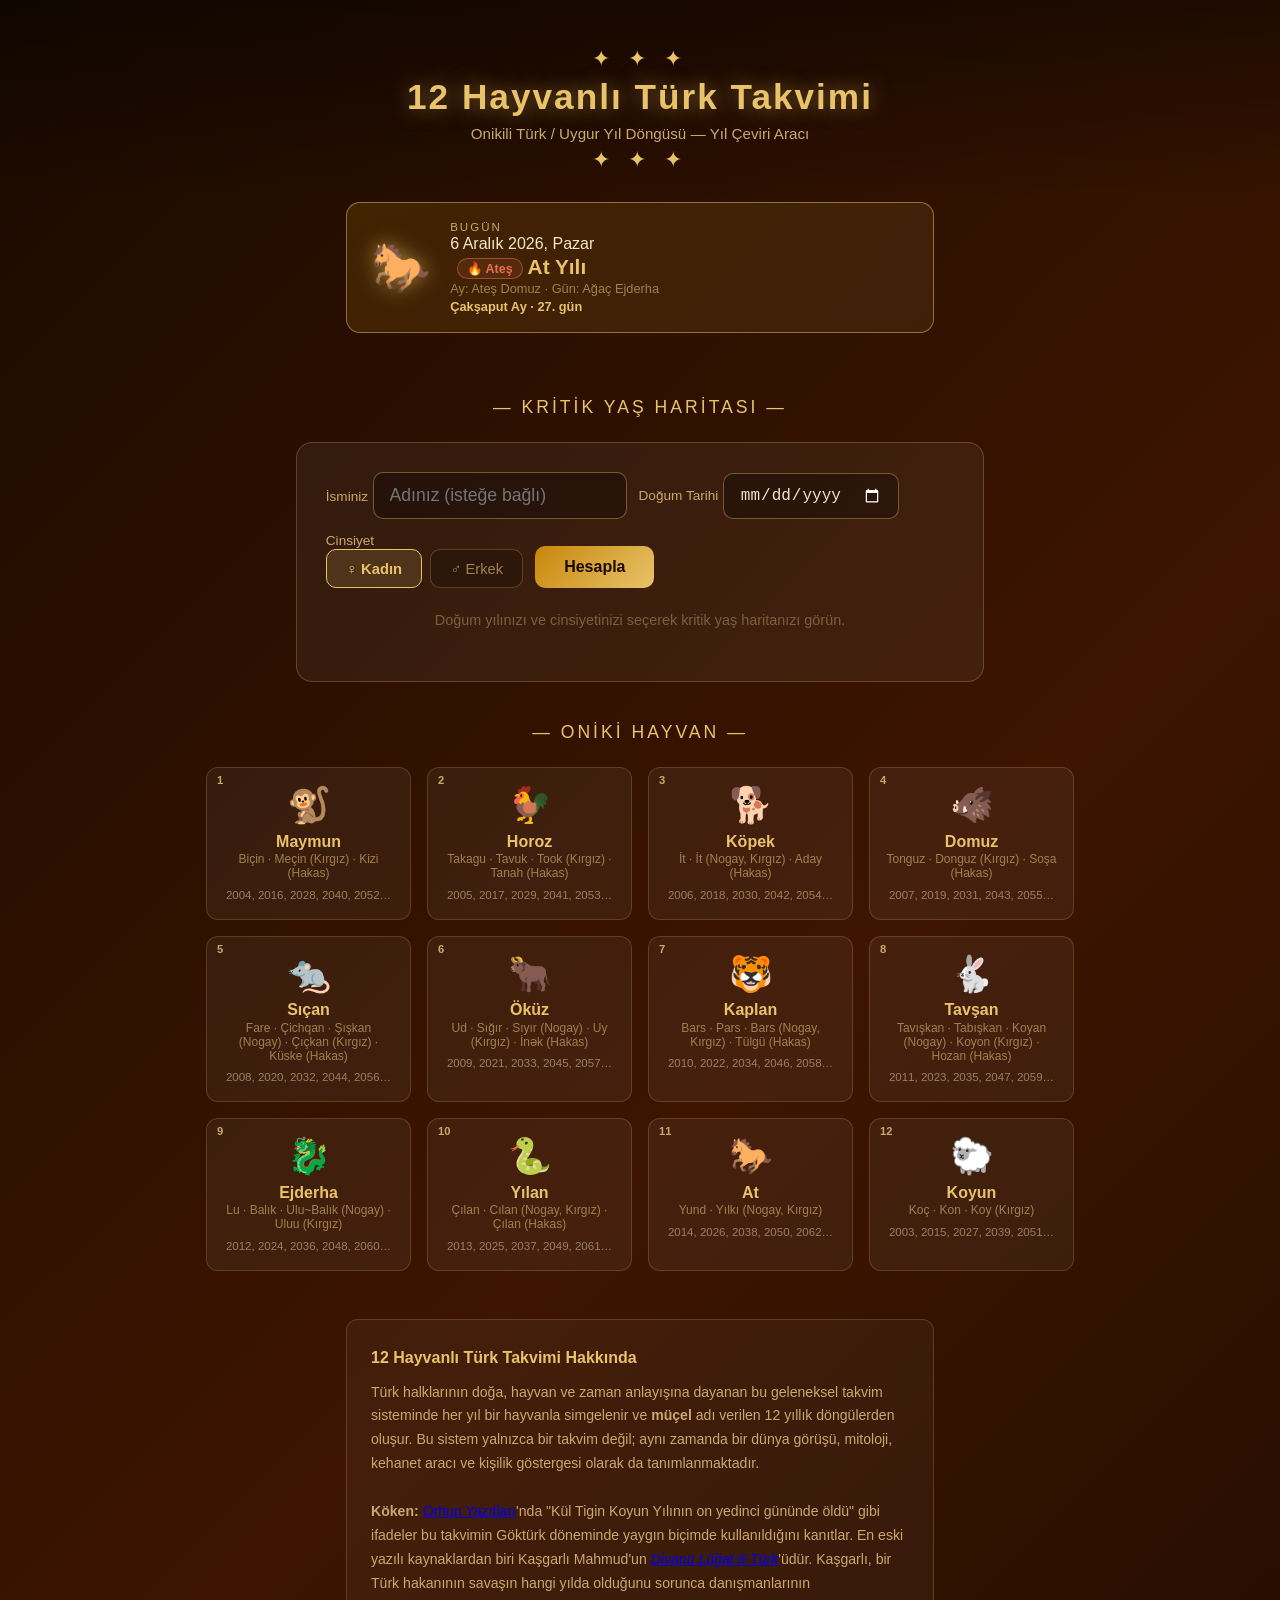
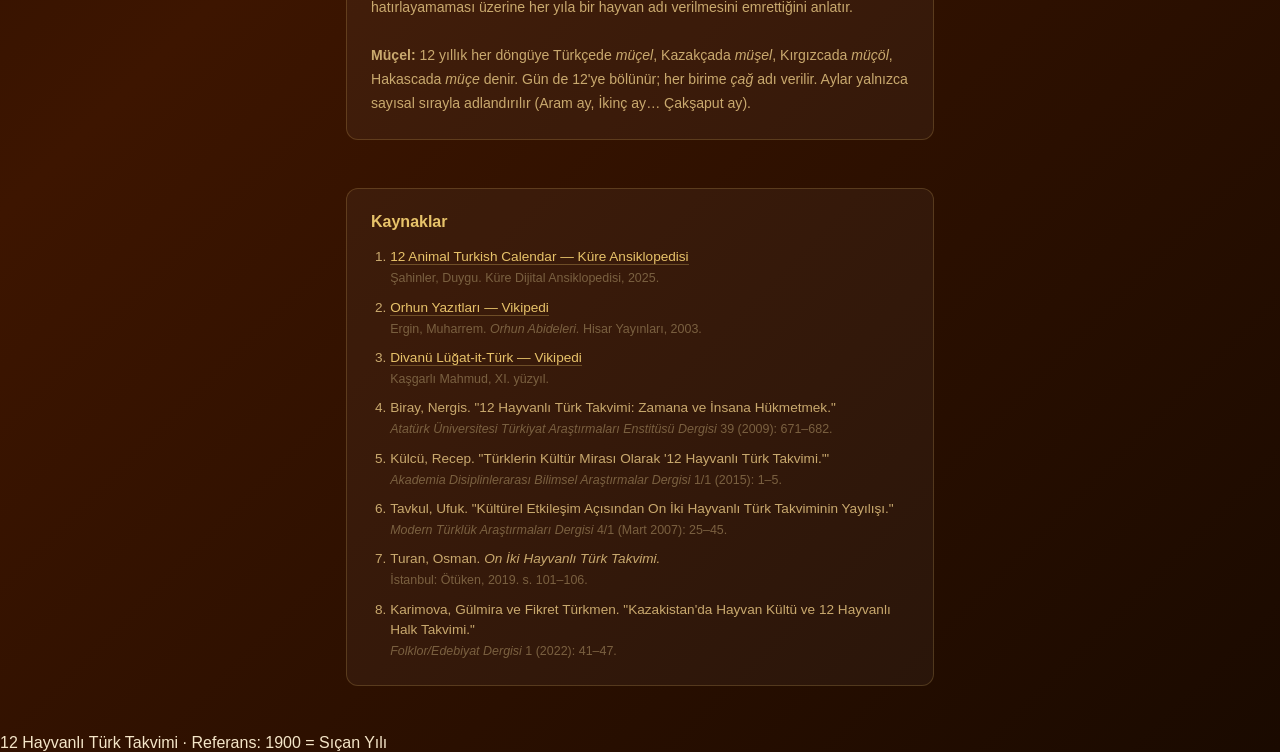
==== index.html @ 939b3d26 "Add Önemli Anlar section to AI commentary Edge function: - Add onemliAnlar to responseSchema: array " ====
<!DOCTYPE html>
<html lang="tr">
<head>
  <meta charset="UTF-8">
  <meta name="viewport" content="width=device-width, initial-scale=1.0">
  <title>12 Hayvanlı Türk Takvimi</title>
  <style>
    * { margin: 0; padding: 0; box-sizing: border-box; }

    body {
      font-family: 'Segoe UI', Tahoma, Geneva, Verdana, sans-serif;
      background: linear-gradient(135deg, #1a0a00 0%, #3d1500 50%, #1a0a00 100%);
      min-height: 100vh;
      color: #f5e6c8;
    }

    header {
      text-align: center;
      padding: 2.5rem 1rem 1.5rem;
      background: linear-gradient(to bottom, rgba(0,0,0,0.4), transparent);
    }

    header h1 {
      font-size: 2.2rem;
      color: #e8c36a;
      text-shadow: 0 0 20px rgba(232,195,106,0.5);
      letter-spacing: 2px;
    }

    header p {
      margin-top: 0.5rem;
      color: #c9a96e;
      font-size: 0.95rem;
    }

    .ornament {
      font-size: 1.4rem;
      color: #e8c36a;
      margin: 0.3rem 0;
      letter-spacing: 6px;
    }

    /* ── Converter Section ── */
      display: flex;
      gap: 0.75rem;
      flex-wrap: wrap;
    }

    .input-group label {
      display: block;
      width: 100%;
      font-size: 0.9rem;
      color: #c9a96e;
      margin-bottom: 0.4rem;
    }

    .input-group input {
      flex: 1;
      padding: 0.75rem 1rem;
      font-size: 1.1rem;
      border-radius: 10px;
      border: 1px solid rgba(232,195,106,0.4);
      background: rgba(0,0,0,0.3);
      color: #f5e6c8;
      outline: none;
      min-width: 140px;
    }

    .input-group input:focus {
      border-color: #e8c36a;
      box-shadow: 0 0 0 3px rgba(232,195,106,0.15);
    }

    .btn-convert {
      padding: 0.75rem 1.8rem;
      background: linear-gradient(135deg, #c8860a, #e8c36a);
      color: #1a0a00;
      font-weight: 700;
      font-size: 1rem;
      border: none;
      border-radius: 10px;
      cursor: pointer;
      transition: transform 0.15s, box-shadow 0.15s;
    }

    .btn-convert:hover {
      transform: translateY(-2px);
      box-shadow: 0 6px 20px rgba(232,195,106,0.4);
    }

    .result-box {
      margin-top: 1.5rem;
      display: none;
    }

    .result-box.visible { display: block; }

    .result-animal {
      display: flex;
      align-items: center;
      gap: 1.2rem;
      background: rgba(0,0,0,0.3);
      border: 1px solid rgba(232,195,106,0.4);
      border-radius: 12px;
      padding: 1.2rem 1.5rem;
    }

    .result-animal .animal-icon {
      font-size: 3.5rem;
      line-height: 1;
      filter: drop-shadow(0 0 8px rgba(232,195,106,0.5));
    }

    .result-animal .animal-info h2 {
      font-size: 1.5rem;
      color: #e8c36a;
    }

    .result-animal .animal-info .animal-alt {
      font-size: 0.85rem;
      color: #c9a96e;
      margin-top: 0.1rem;
    }

    .result-animal .animal-info .animal-cycle {
      margin-top: 0.5rem;
      font-size: 0.9rem;
      color: #f5e6c8;
    }

    .result-desc {
      margin-top: 1rem;
      padding: 1rem 1.2rem;
      background: rgba(0,0,0,0.2);
      border-left: 3px solid #e8c36a;
      border-radius: 0 8px 8px 0;
      font-size: 0.92rem;
      line-height: 1.6;
      color: #ddd0b3;
    }

    .result-years {
      margin-top: 0.8rem;
      font-size: 0.82rem;
      color: #c9a96e;
    }

    .result-years span {
      display: inline-block;
      background: rgba(232,195,106,0.12);
      border: 1px solid rgba(232,195,106,0.25);
      border-radius: 4px;
      padding: 2px 7px;
      margin: 2px 3px;
      cursor: pointer;
      transition: background 0.15s;
    }

    .result-years span:hover { background: rgba(232,195,106,0.25); }

    .result-years .future-year {
      background: rgba(232,195,106,0.22);
      border-color: rgba(232,195,106,0.55);
      color: #e8c36a;
      font-weight: 600;
    }

    .result-years .future-year:hover { background: rgba(232,195,106,0.38); }

    .result-years .years-label {
      background: none;
      border: none;
      cursor: default;
      color: #a08050;
      font-size: 0.78rem;
      padding: 0;
      margin: 0 2px 0 6px;
    }

    /* ── All Animals Grid ── */
    .all-animals-section {
      max-width: 900px;
      margin: 2.5rem auto 3rem;
      padding: 0 1rem;
    }

    .section-title {
      text-align: center;
      font-size: 1.1rem;
      color: #e8c36a;
      letter-spacing: 3px;
      text-transform: uppercase;
      margin-bottom: 1.5rem;
    }

    .animals-grid {
      display: grid;
      grid-template-columns: repeat(auto-fill, minmax(190px, 1fr));
      gap: 1rem;
    }

    .animal-card {
      background: rgba(255,255,255,0.05);
      border: 1px solid rgba(232,195,106,0.2);
      border-radius: 12px;
      padding: 1rem;
      text-align: center;
      cursor: pointer;
      transition: transform 0.2s, border-color 0.2s, background 0.2s;
      position: relative;
    }

    .animal-card:hover, .animal-card.active {
      transform: translateY(-4px);
      border-color: #e8c36a;
      background: rgba(232,195,106,0.1);
    }

    .animal-card .card-icon { font-size: 2.2rem; }

    .animal-card .card-order {
      position: absolute;
      top: 6px;
      left: 10px;
      font-size: 0.7rem;
      color: #c9a96e;
      font-weight: 700;
    }

    .animal-card .card-name {
      font-size: 1rem;
      font-weight: 700;
      color: #e8c36a;
      margin-top: 0.4rem;
    }

    .animal-card .card-altname {
      font-size: 0.75rem;
      color: #a08050;
      margin-top: 0.1rem;
    }

    .animal-card .card-years {
      font-size: 0.72rem;
      color: #9a8060;
      margin-top: 0.4rem;
      line-height: 1.4;
    }

    /* ── Info Section ── */
    .info-section {
      max-width: 620px;
      margin: 0 auto 3rem;
      padding: 0 1rem;
    }

    .info-card {
      background: rgba(255,255,255,0.04);
      border: 1px solid rgba(232,195,106,0.2);
      border-radius: 12px;
      padding: 1.5rem;
      font-size: 0.88rem;
      line-height: 1.7;
      color: #c9a96e;
    }

    .info-card h3 {
      color: #e8c36a;
      margin-bottom: 0.6rem;
      font-size: 1rem;
    }

    /* ── Today Banner ── */
    .today-banner {
      max-width: 620px;
      margin: 0 auto 0;
      padding: 0 1rem 1.5rem;
    }

    .today-card {
      display: flex;
      align-items: center;
      gap: 1.2rem;
      background: linear-gradient(135deg, rgba(200,134,10,0.18), rgba(232,195,106,0.08));
      border: 1px solid rgba(232,195,106,0.5);
      border-radius: 14px;
      padding: 1.1rem 1.5rem;
    }

    .today-card .today-icon {
      font-size: 3rem;
      line-height: 1;
      filter: drop-shadow(0 0 10px rgba(232,195,106,0.6));
    }

    .today-card .today-info { flex: 1; }

    .today-card .today-label {
      font-size: 0.72rem;
      text-transform: uppercase;
      letter-spacing: 2px;
      color: #c9a96e;
    }

    .today-card .today-date {
      font-size: 1rem;
      color: #f5e6c8;
      margin-top: 0.15rem;
    }

    .today-card .today-animal {
      font-size: 1.3rem;
      font-weight: 700;
      color: #e8c36a;
      margin-top: 0.1rem;
    }

    .today-card .today-detail {
      font-size: 0.8rem;
      color: #a08050;
      margin-top: 0.15rem;
    }

    /* ── Date input styling ── */
    .input-group input[type="date"] {
      flex: 1;
      padding: 0.75rem 1rem;
      font-size: 1rem;
      border-radius: 10px;
      border: 1px solid rgba(232,195,106,0.4);
      background: rgba(0,0,0,0.3);
      color: #f5e6c8;
      outline: none;
      min-width: 160px;
      color-scheme: dark;
    }

    .input-group input[type="date"]:focus {
      border-color: #e8c36a;
      box-shadow: 0 0 0 3px rgba(232,195,106,0.15);
    }

    .result-date-line {
      font-size: 0.88rem;
      color: #c9a96e;
      margin-bottom: 0.15rem;
    }

    .result-turkic-date {
      font-size: 0.95rem;
      color: #e8c36a;
      font-weight: 600;
      margin-bottom: 0.6rem;
      letter-spacing: 0.3px;
    }

    /* ── Element Badge ── */
    .elem-badge {
      display: inline-flex;
      align-items: center;
      gap: 4px;
      padding: 2px 9px;
      border-radius: 20px;
      font-size: 0.78rem;
      font-weight: 700;
      border: 1px solid;
      vertical-align: middle;
      margin-left: 0.4rem;
    }

    /* ── Critical Years Section ── */
    .critical-section {
      max-width: 720px;
      margin: 2.5rem auto;
      padding: 0 1rem;
    }

    .critical-card {
      background: rgba(255,255,255,0.05);
      border: 1px solid rgba(232,195,106,0.25);
      border-radius: 16px;
      padding: 1.8rem;
    }

    .birth-form {
      display: flex;
      gap: 0.75rem;
      flex-wrap: wrap;
      align-items: flex-end;
    }

    .birth-form .form-group { display: flex; flex-direction: column; gap: 0.35rem; }

    .birth-form label { font-size: 0.85rem; color: #c9a96e; }

    .birth-form input[type="number"] {
      padding: 0.7rem 1rem;
      font-size: 1rem;
      border-radius: 10px;
      border: 1px solid rgba(232,195,106,0.4);
      background: rgba(0,0,0,0.3);
      color: #f5e6c8;
      outline: none;
      width: 140px;
    }

    .birth-form input[type="number"]:focus {
      border-color: #e8c36a;
      box-shadow: 0 0 0 3px rgba(232,195,106,0.15);
    }

    .gender-buttons { display: flex; gap: 0.5rem; }

    .gender-btn {
      padding: 0.68rem 1.2rem;
      border-radius: 10px;
      border: 1px solid rgba(232,195,106,0.25);
      background: rgba(0,0,0,0.2);
      color: #a08050;
      cursor: pointer;
      font-size: 0.92rem;
      transition: all 0.15s;
    }

    .gender-btn.active {
      background: rgba(232,195,106,0.14);
      border-color: #e8c36a;
      color: #e8c36a;
      font-weight: 600;
    }

    /* Timeline */
    .timeline {
      margin-top: 1.5rem;
      display: flex;
      flex-direction: column;
      gap: 0.65rem;
    }

    .cy-card {
      border-radius: 10px;
      padding: 0.9rem 1.1rem;
      border: 1px solid rgba(232,195,106,0.12);
      background: rgba(0,0,0,0.18);
      border-left: 3px solid rgba(232,195,106,0.15);
      transition: transform 0.15s;
    }

    .cy-card:hover { transform: translateX(3px); }
    .cy-card.past  { opacity: 0.5; }

    .cy-card.present {
      border-color: rgba(232,195,106,0.5);
      border-left-color: #e8c36a;
      background: rgba(232,195,106,0.07);
      box-shadow: 0 0 14px rgba(232,195,106,0.12);
    }

    .cy-card.norolojik  { border-left-color: #5bb8e8; }
    .cy-card.kozmolojik { border-left-color: #e87050; }
    .cy-card.kesisim    { border-left-color: #e8c36a; }
    .cy-card.present.norolojik  { border-color: rgba(91,184,232,0.5); }
    .cy-card.present.kozmolojik { border-color: rgba(232,112,80,0.5); }

    .cy-header {
      display: flex;
      align-items: center;
      gap: 0.6rem;
      flex-wrap: wrap;
    }

    .cy-age { font-size: 1rem; font-weight: 700; color: #e8c36a; min-width: 56px; }
    .cy-year-badge {
      font-size: 0.82rem;
      background: rgba(232,195,106,0.1);
      border: 1px solid rgba(232,195,106,0.25);
      border-radius: 5px;
      padding: 1px 7px;
      color: #f5e6c8;
    }

    .cy-animal-elem { font-size: 0.88rem; color: #ddd0b3; }

    .cy-type-badge {
      font-size: 0.68rem;
      padding: 2px 7px;
      border-radius: 10px;
      font-weight: 700;
      letter-spacing: 0.4px;
      margin-left: auto;
    }

    .cy-title {
      font-size: 0.88rem;
      color: #f5e6c8;
      margin-top: 0.35rem;
      font-weight: 600;
    }

    .cy-reading {
      margin-top: 0.3rem;
      font-size: 0.83rem;
      color: #c0a878;
      line-height: 1.6;
    }

    .critical-empty {
      text-align: center;
      color: #7a6040;
      padding: 1.5rem;
      font-size: 0.9rem;
    }

    /* Birth year summary card */
    .cy-birth-card {
      display: flex;
      flex-direction: column;
      gap: 0.8rem;
      background: linear-gradient(135deg, rgba(232,195,106,0.1), rgba(0,0,0,0.2));
      border: 1px solid rgba(232,195,106,0.4);
      border-radius: 12px;
      padding: 1rem 1.3rem;
      margin-bottom: 1rem;
    }

    .cy-birth-icon { font-size: 2.6rem; line-height: 1; }

    .cy-birth-label {
      font-size: 0.7rem;
      text-transform: uppercase;
      letter-spacing: 2px;
      color: #a08050;
    }

    .cy-birth-year {
      font-size: 1.4rem;
      font-weight: 700;
      color: #e8c36a;
      line-height: 1.1;
    }

    .cy-birth-combo {
      font-size: 0.95rem;
      color: #f5e6c8;
      margin-top: 0.2rem;
    }

    .cy-birth-desc {
      font-size: 0.78rem;
      color: #9a7850;
      margin-top: 0.2rem;
    }
    /* ── Three Pillars ── */
    .pillars-grid {
      display: grid;
      grid-template-columns: repeat(3, 1fr);
      gap: 0.6rem;
      margin: 0.7rem 0;
    }

    .pillar-card {
      background: rgba(0,0,0,0.28);
      border: 1px solid rgba(232,195,106,0.18);
      border-radius: 10px;
      padding: 0.7rem 0.5rem;
      text-align: center;
    }

    .pillar-label {
      font-size: 0.6rem;
      text-transform: uppercase;
      letter-spacing: 1.5px;
      color: #7a6040;
      margin-bottom: 0.1rem;
    }

    .pillar-subtitle {
      font-size: 0.6rem;
      color: #5a4020;
      margin-bottom: 0.3rem;
      font-style: italic;
    }

    .pillar-icon { font-size: 1.7rem; line-height: 1.2; }

    .pillar-elem {
      font-size: 0.75rem;
      font-weight: 700;
      margin-top: 0.2rem;
    }

    .pillar-animal {
      font-size: 0.82rem;
      font-weight: 700;
      color: #f5e6c8;
      margin-top: 0.05rem;
    }

    .pillar-desc {
      font-size: 0.57rem;
      color: #5a4020;
      margin-top: 0.25rem;
      line-height: 1.4;
      font-style: italic;
    }

    .cy-pillar-note {
      margin-top: 0.45rem;
      font-size: 0.75rem;
      border-top: 1px solid rgba(232,195,106,0.08);
      padding-top: 0.35rem;
    }

    .cy-birth-header {
      display: flex;
      align-items: center;
      gap: 1.1rem;
    }

    /* ── Interaction Matrix ── */
    .interactions-row {
      display: flex;
      flex-wrap: wrap;
      gap: 0.35rem;
      margin-top: 0.55rem;
      padding-top: 0.45rem;
      border-top: 1px solid rgba(232,195,106,0.1);
    }

    .int-item {
      display: flex;
      align-items: center;
      gap: 0.3rem;
    }

    .int-pair {
      font-size: 0.65rem;
      color: #6a5030;
    }

    .int-badge {
      font-size: 0.68rem;
      font-weight: 700;
      padding: 2px 7px;
      border-radius: 10px;
    }

    .int-badge.trine   { background: rgba(109,191,109,0.18); color: #6dbf6d; border: 1px solid rgba(109,191,109,0.4); }
    .int-badge.secret  { background: rgba(91,184,232,0.15);  color: #5bb8e8; border: 1px solid rgba(91,184,232,0.3); }
    .int-badge.clash   { background: rgba(232,112,80,0.18);  color: #e87050; border: 1px solid rgba(232,112,80,0.4); }
    .int-badge.neutral { background: rgba(122,96,64,0.12);   color: #7a6040; border: 1px solid rgba(122,96,64,0.2); }
    .int-badge.same    { background: rgba(232,195,106,0.12); color: #e8c36a; border: 1px solid rgba(232,195,106,0.3); }

    .cy-interactions {
      margin-top: 0.45rem;
      display: flex;
      flex-wrap: wrap;
      gap: 0.3rem;
      align-items: center;
    }

    .cy-int-label {
      font-size: 0.67rem;
      color: #6a5030;
      font-style: italic;
    }

    .sources-section {
      max-width: 620px;
      margin: 0 auto 3rem;
      padding: 0 1rem;
    }

    .sources-card {
      background: rgba(255,255,255,0.04);
      border: 1px solid rgba(232,195,106,0.2);
      border-radius: 12px;
      padding: 1.5rem;
    }

    .sources-card h3 {
      color: #e8c36a;
      margin-bottom: 1rem;
      font-size: 1rem;
    }

    .sources-card ol {
      padding-left: 1.2rem;
      display: flex;
      flex-direction: column;
      gap: 0.6rem;
    }

    .sources-card li {
      font-size: 0.85rem;
      color: #c9a96e;
      line-height: 1.5;
    }

    .sources-card a {
      color: #e8c36a;
      text-decoration: none;
      border-bottom: 1px solid rgba(232,195,106,0.3);
      transition: border-color 0.15s, color 0.15s;
    }

    .sources-card a:hover {
      color: #fff3c4;
      border-bottom-color: #e8c36a;
    }

    .sources-card .cite-detail {
      display: block;
      font-size: 0.78rem;
      color: #7a6040;
      margin-top: 0.1rem;
    }

    /* ── Visual Life Timeline ── */
    .life-timeline {
      position: relative;
      padding: 0.5rem 0 0.5rem 2.8rem;
      display: flex;
      flex-direction: column;
      gap: 0;
    }

    .lt-line {
      position: absolute;
      left: 1.1rem;
      top: 0;
      bottom: 0;
      width: 4px;
      background: linear-gradient(to bottom, #6dbf6d 0%, #5bb8e8 40%, #e87050 75%, #e8c36a 100%);
      border-radius: 2px;
    }

    .lt-node {
      position: relative;
      display: flex;
      align-items: flex-start;
      gap: 0.7rem;
      padding: 0.6rem 0.5rem 0.6rem 0;
    }

    .lt-node.major { padding: 0.9rem 0.5rem 0.9rem 0; }

    .lt-left {
      display: flex;
      flex-direction: column;
      align-items: center;
      gap: 0.15rem;
      flex-shrink: 0;
      width: 2.1rem;
    }

    .lt-deco { font-size: 0.7rem; min-height: 0.9rem; }

    .lt-circle {
      width: 32px; height: 32px;
      border-radius: 50%;
      display: flex; align-items: center; justify-content: center;
      font-size: 1.1rem;
      background: rgba(0,0,0,0.35);
      border: 2px solid rgba(232,195,106,0.2);
      position: relative; left: -0.25rem;
    }

    .lt-node.major .lt-circle { width: 42px; height: 42px; font-size: 1.5rem; left: -0.5rem; }

    .lt-circle.biyolojik  { border-color: rgba(109,191,109,0.6); box-shadow: 0 0 8px rgba(109,191,109,0.2); }
    .lt-circle.norolojik  { border-color: rgba(91,184,232,0.6);  box-shadow: 0 0 8px rgba(91,184,232,0.2); }
    .lt-circle.kozmolojik { border-color: rgba(232,112,80,0.6);  box-shadow: 0 0 8px rgba(232,112,80,0.2); }
    .lt-circle.kesisim    { border-color: rgba(232,195,106,0.7); box-shadow: 0 0 10px rgba(232,195,106,0.25); }

    .lt-age-label { font-size: 0.58rem; color: #7a6040; text-align: center; }

    .lt-content { flex: 1; min-width: 0; }

    .lt-row {
      display: flex;
      align-items: center;
      flex-wrap: wrap;
      gap: 0.3rem;
    }

    .lt-year  { font-size: 0.95rem; font-weight: 700; color: #e8c36a; min-width: 2.8rem; }
    .lt-anim  { font-size: 0.78rem; color: #c0a878; }
    .lt-title { font-size: 0.85rem; font-weight: 600; color: #f5e6c8; margin-top: 0.2rem; }
    .lt-detail {
      font-size: 0.8rem; color: #9a7850; margin-top: 0.25rem;
      line-height: 1.55; border-top: 1px solid rgba(232,195,106,0.08);
      padding-top: 0.3rem;
    }
    .lt-pillar-note { font-size: 0.73rem; margin-top: 0.3rem; }

    .lt-node.past { opacity: 0.38; }

    .lt-node.present .lt-circle {
      border-color: #e8c36a !important;
      box-shadow: 0 0 14px rgba(232,195,106,0.4) !important;
    }
    .lt-node.present .lt-year { color: #fff3c4; }

    .lt-today {
      display: flex;
      align-items: center;
      gap: 0.5rem;
      margin: 0.2rem 0;
      padding-left: 0;
    }

    .lt-today-dot {
      width: 10px; height: 10px;
      border-radius: 50%;
      background: #e8c36a;
      box-shadow: 0 0 8px rgba(232,195,106,0.6);
      position: relative; left: -0.42rem;
      flex-shrink: 0;
    }

    .lt-today-label {
      font-size: 0.65rem;
      letter-spacing: 2px;
      color: #e8c36a;
      text-transform: uppercase;
      border-top: 1px dashed rgba(232,195,106,0.4);
      flex: 1;
      padding-top: 0.1rem;
    }

    .lt-celebration {
      background: linear-gradient(135deg, rgba(232,195,106,0.12), rgba(232,112,80,0.08));
      border: 2px solid rgba(232,195,106,0.4);
      border-radius: 12px;
      padding: 0.9rem 1.1rem;
      margin: 0.5rem 0;
      text-align: center;
    }

    .lt-celebration-icon  { font-size: 1.6rem; }
    .lt-celebration-title { font-size: 1rem; font-weight: 700; color: #e8c36a; margin: 0.3rem 0 0.15rem; }
    .lt-celebration-desc  { font-size: 0.78rem; color: #c0a878; line-height: 1.55; }

    /* ── AI Summary ── */
    .ai-summary-section { margin-top: 1.2rem; }

    .btn-ai {
      width: 100%;
      padding: 0.75rem;
      background: linear-gradient(135deg, rgba(109,191,109,0.15), rgba(91,184,232,0.1));
      border: 1px solid rgba(109,191,109,0.35);
      border-radius: 10px;
      color: #e8c36a;
      font-size: 0.92rem;
      font-weight: 600;
      letter-spacing: 0.5px;
      cursor: pointer;
      transition: opacity 0.2s;
    }
    .btn-ai:hover  { opacity: 0.85; }
    .btn-ai:disabled { opacity: 0.5; cursor: not-allowed; }

    .ai-result { display: none; flex-direction: column; gap: 0.7rem; margin-top: 0.8rem; }
    .ai-result.visible { display: flex; }

    .ai-block {
      background: rgba(0,0,0,0.22);
      border: 1px solid rgba(232,195,106,0.15);
      border-radius: 10px;
      padding: 0.8rem 1rem;
    }
    .ai-block.kutlama {
      background: linear-gradient(135deg, rgba(232,195,106,0.1), rgba(232,112,80,0.07));
      border-color: rgba(232,195,106,0.35);
    }

    .ai-block-title { font-size: 0.65rem; text-transform: uppercase; letter-spacing: 2px; color: #7a6040; margin-bottom: 0.4rem; }
    .ai-block-text  { font-size: 0.85rem; color: #c9a96e; line-height: 1.65; }

    /* ── Önemli Anlar ── */
    .onemli-anlar-section { margin-top: 0.2rem; }

    .onemli-anlar-title {
      font-size: 0.65rem;
      text-transform: uppercase;
      letter-spacing: 2px;
      color: #7a6040;
      margin-bottom: 0.6rem;
    }

    .onemli-anlar-list {
      display: flex;
      flex-direction: column;
      gap: 0.5rem;
    }

    .oa-card {
      display: flex;
      align-items: flex-start;
      gap: 0.7rem;
      padding: 0.65rem 0.8rem;
      border-radius: 10px;
      border: 1px solid rgba(232,195,106,0.1);
      background: rgba(0,0,0,0.18);
    }

    .oa-card.olumlu {
      border-color: rgba(109,191,109,0.3);
      background: rgba(109,191,109,0.06);
    }

    .oa-card.uyari {
      border-color: rgba(232,112,80,0.3);
      background: rgba(232,112,80,0.06);
    }

    .oa-icon { font-size: 1.1rem; flex-shrink: 0; padding-top: 0.05rem; }

    .oa-body { flex: 1; min-width: 0; }

    .oa-meta {
      display: flex;
      align-items: center;
      gap: 0.4rem;
      flex-wrap: wrap;
      margin-bottom: 0.2rem;
    }

    .oa-year {
      font-size: 0.78rem;
      font-weight: 700;
      color: #e8c36a;
    }

    .oa-age {
      font-size: 0.68rem;
      color: #7a6040;
      background: rgba(232,195,106,0.08);
      border: 1px solid rgba(232,195,106,0.15);
      border-radius: 6px;
      padding: 1px 6px;
    }

    .oa-tag {
      font-size: 0.62rem;
      font-weight: 700;
      letter-spacing: 0.5px;
      border-radius: 6px;
      padding: 1px 6px;
    }

    .oa-tag.olumlu { background: rgba(109,191,109,0.18); color: #6dbf6d; border: 1px solid rgba(109,191,109,0.35); }
    .oa-tag.uyari  { background: rgba(232,112,80,0.18);  color: #e87050; border: 1px solid rgba(232,112,80,0.35); }

    .oa-baslik  { font-size: 0.83rem; font-weight: 700; color: #f5e6c8; margin-bottom: 0.15rem; }
    .oa-aciklama { font-size: 0.78rem; color: #9a7850; line-height: 1.55; }

    @media (max-width: 500px) {
      header h1 { font-size: 1.5rem; }
      .animals-grid { grid-template-columns: repeat(3, 1fr); }
      .animal-card .card-icon { font-size: 1.6rem; }
      .animal-card .card-name { font-size: 0.82rem; }
      .animal-card .card-altname, .animal-card .card-years { display: none; }
    }
  </style>
</head>
<body>

<header>
  <div class="ornament">✦ ✦ ✦</div>
  <h1>12 Hayvanlı Türk Takvimi</h1>
  <p>Onikili Türk / Uygur Yıl Döngüsü — Yıl Çeviri Aracı</p>
  <div class="ornament">✦ ✦ ✦</div>
</header>

<!-- Today Banner -->
<div class="today-banner">
  <div class="today-card">
    <div class="today-icon" id="todayIcon"></div>
    <div class="today-info">
      <div class="today-label">Bugün</div>
      <div class="today-date" id="todayDate"></div>
      <div class="today-animal" id="todayAnimal"></div>
      <div class="today-detail" id="todayDetail"></div>
      <div class="today-detail" id="todayTurkic" style="color:#e8c36a;margin-top:0.2rem;font-weight:600;"></div>
    </div>
  </div>
</div>

<!-- Critical Years Calculator -->
<div class="critical-section">
  <div class="section-title">— Kritik Yaş Haritası —</div>
  <div class="critical-card">
    <div class="birth-form">
      <div class="input-group">
        <label for="nameInput">İsminiz</label>
        <input type="text" id="nameInput" placeholder="Adınız (isteğe bağlı)">
      </div>
      <div class="input-group">
        <label for="birthDate">Doğum Tarihi</label>
        <input type="date" id="birthDate">
      </div>
      <div class="input-group" style="flex-direction:column">
        <label>Cinsiyet</label>
        <div class="gender-buttons">
          <button class="gender-btn active" id="genderF" onclick="selectGender('female')">♀ Kadın</button>
          <button class="gender-btn" id="genderM" onclick="selectGender('male')">♂ Erkek</button>
        </div>
      </div>
      <button class="btn-convert" onclick="calcCritical()" style="align-self:flex-end">Hesapla</button>
    </div>
    <div id="criticalResult"><div class="critical-empty">Doğum yılınızı ve cinsiyetinizi seçerek kritik yaş haritanızı görün.</div></div>
  </div>
</div>

<!-- All Animals -->
<div class="all-animals-section">
  <div class="section-title">— Oniki Hayvan —</div>
  <div class="animals-grid" id="animalsGrid"></div>
</div>

<!-- Info -->
<div class="info-section">
  <div class="info-card">
    <h3>12 Hayvanlı Türk Takvimi Hakkında</h3>
    Türk halklarının doğa, hayvan ve zaman anlayışına dayanan bu geleneksel takvim sisteminde her yıl bir hayvanla simgelenir ve <strong>müçel</strong> adı verilen 12 yıllık döngülerden oluşur. Bu sistem yalnızca bir takvim değil; aynı zamanda bir dünya görüşü, mitoloji, kehanet aracı ve kişilik göstergesi olarak da tanımlanmaktadır.<br><br>
    <strong>Köken:</strong> <a href="https://tr.wikipedia.org/wiki/Orhun_yaz%C4%B1tlar%C4%B1" target="_blank" rel="noopener">Orhun Yazıtları</a>'nda "Kül Tigin Koyun Yılının on yedinci gününde öldü" gibi ifadeler bu takvimin Göktürk döneminde yaygın biçimde kullanıldığını kanıtlar. En eski yazılı kaynaklardan biri Kaşgarlı Mahmud'un <a href="https://tr.wikipedia.org/wiki/Divan%C3%BC_L%C3%BC%C4%9Fat-it-T%C3%BCrk" target="_blank" rel="noopener"><em>Divanü Lüğat-it-Türk</em></a>'üdür. Kaşgarlı, bir Türk hakanının savaşın hangi yılda olduğunu sorunca danışmanlarının hatırlayamaması üzerine her yıla bir hayvan adı verilmesini emrettiğini anlatır.<br><br>
    <strong>Müçel:</strong> 12 yıllık her döngüye Türkçede <em>müçel</em>, Kazakçada <em>müşel</em>, Kırgızcada <em>müçöl</em>, Hakascada <em>müçe</em> denir. Gün de 12'ye bölünür; her birime <em>çağ</em> adı verilir. Aylar yalnızca sayısal sırayla adlandırılır (Aram ay, İkinç ay… Çakşaput ay).
  </div>
</div>

<!-- Sources -->
<div class="sources-section">
  <div class="sources-card">
    <h3>Kaynaklar</h3>
    <ol>
      <li>
        <a href="https://hwc.kureansiklopedi.com/en/detay/12-animal-turkish-calendar-9a578" target="_blank" rel="noopener">12 Animal Turkish Calendar — Küre Ansiklopedisi</a>
        <span class="cite-detail">Şahinler, Duygu. Küre Dijital Ansiklopedisi, 2025.</span>
      </li>
      <li>
        <a href="https://tr.wikipedia.org/wiki/Orhun_yaz%C4%B1tlar%C4%B1" target="_blank" rel="noopener">Orhun Yazıtları — Vikipedi</a>
        <span class="cite-detail">Ergin, Muharrem. <em>Orhun Abideleri.</em> Hisar Yayınları, 2003.</span>
      </li>
      <li>
        <a href="https://tr.wikipedia.org/wiki/Divan%C3%BC_L%C3%BC%C4%9Fat-it-T%C3%BCrk" target="_blank" rel="noopener">Divanü Lüğat-it-Türk — Vikipedi</a>
        <span class="cite-detail">Kaşgarlı Mahmud, XI. yüzyıl.</span>
      </li>
      <li>
        Biray, Nergis. "12 Hayvanlı Türk Takvimi: Zamana ve İnsana Hükmetmek."
        <span class="cite-detail"><em>Atatürk Üniversitesi Türkiyat Araştırmaları Enstitüsü Dergisi</em> 39 (2009): 671–682.</span>
      </li>
      <li>
        Külcü, Recep. "Türklerin Kültür Mirası Olarak '12 Hayvanlı Türk Takvimi.'"
        <span class="cite-detail"><em>Akademia Disiplinlerarası Bilimsel Araştırmalar Dergisi</em> 1/1 (2015): 1–5.</span>
      </li>
      <li>
        Tavkul, Ufuk. "Kültürel Etkileşim Açısından On İki Hayvanlı Türk Takviminin Yayılışı."
        <span class="cite-detail"><em>Modern Türklük Araştırmaları Dergisi</em> 4/1 (Mart 2007): 25–45.</span>
      </li>
      <li>
        Turan, Osman. <em>On İki Hayvanlı Türk Takvimi.</em>
        <span class="cite-detail">İstanbul: Ötüken, 2019. s. 101–106.</span>
      </li>
      <li>
        Karimova, Gülmira ve Fikret Türkmen. "Kazakistan'da Hayvan Kültü ve 12 Hayvanlı Halk Takvimi."
        <span class="cite-detail"><em>Folklor/Edebiyat Dergisi</em> 1 (2022): 41–47.</span>
      </li>
    </ol>
  </div>
</div>

<footer>12 Hayvanlı Türk Takvimi · Referans: 1900 = Sıçan Yılı</footer>

<script>
  // ── Modül 0: Sabit Veriler ───────────────────────────────────────
  // HAYVANLAR: index 0 = Maymun → year % 12 formülüne tam oturur
  // Doğrulama: 1908%12=0(Maymun) 1900%12=4(Sıçan) 2026%12=10(At) ✓
  const ANIMALS = [
    {                                                          // 0 → Maymun (1908, 1920, 2016…)
      name: 'Maymun',
      altName: 'Biçin · Meçin (Kırgız) · Kizi (Hakas)',
      icon: '🐒',
      prophecy: 'Kışlar kısa ama çok soğuk geçer. Halk arasında kargaşa, hile ve hırsızlık yaygınlaşır. Meyveler doğal afetlerle mahvolur. Özellikle at ve deve nüfusunda hastalıklar yayılır.'
    },
    {                                                          // 1 → Horoz (1909, 1921, 2017…)
      name: 'Horoz',
      altName: 'Takagu · Tavuk · Took (Kırgız) · Tanah (Hakas)',
      icon: '🐓',
      prophecy: 'Kışlar uzun geçer. Yiyecek bolluğu vardır. Horozun yiyecek ararken çevreyi dağıtmasına benzer şekilde halk arasında kargaşa çıkar. Savaşlar, depremler ve hastalıklar bu yıl sık görülür.'
    },
    {                                                          // 2 → Köpek (1910, 1922, 2018…)
      name: 'Köpek',
      altName: 'İt · İt (Nogay, Kırgız) · Aday (Hakas)',
      icon: '🐕',
      prophecy: 'Kışlar soğuk geçer. Halk arasında endişe ve kargaşa egemen olur. İnsan ve hayvanlarda hastalık ve ölümler artar.'
    },
    {                                                          // 3 → Domuz (1911, 1923, 2019…)
      name: 'Domuz',
      altName: 'Tonguz · Donguz (Kırgız) · Soşa (Hakas)',
      icon: '🐗',
      prophecy: 'Kışlarda kar yağışı ağır olur. Halk arasında düşmanlık ve nefret artar. İnsan ve hayvanlarda hastalıklar yayılır ve çoğalır. Hırsızlık da bu yıl yaygınlaşır.'
    },
    {                                                          // 4 → Sıçan (1900, 1912, 2020…)
      name: 'Sıçan',
      altName: 'Fare · Çichqan · Şışkan (Nogay) · Çıçkan (Kırgız) · Küske (Hakas)',
      icon: '🐀',
      prophecy: 'Kışlar uzun ve soğuk geçer. Bol yağmur nedeniyle tahıl ve meyve bolluğu yaşanır. Ancak fareler tahılı tahrip ettiğinden halk arasında kargaşa ve çatışmaların çıkacağına inanılır.'
    },
    {                                                          // 5 → Öküz (1901, 1913, 2021…)
      name: 'Öküz',
      altName: 'Ud · Sığır · Sıyır (Nogay) · Uy (Kırgız) · İnək (Hakas)',
      icon: '🐂',
      prophecy: 'Kışlar sert ve soğuk geçer. Öküzün kavgacı doğasından dolayı savaşların yaşandığı bir yıldır. Halk arasında anlaşmazlık ve kargaşa yaygındır. İnsan ve hayvanlarda hastalık ve ölümler artar.'
    },
    {                                                          // 6 → Kaplan (1902, 1914, 2022…)
      name: 'Kaplan',
      altName: 'Bars · Pars · Bars (Nogay, Kırgız) · Tülgü (Hakas)',
      icon: '🐯',
      prophecy: 'Kışlar kısa ve soğuk, yazlar ise uzun ve sıcak geçer. Milletler arasında çatışmalar ve halk arasında anlaşmazlıklar çıkar. Kıtlık yaşanır, depremler sık görülür.'
    },
    {                                                          // 7 → Tavşan (1903, 1915, 2023…)
      name: 'Tavşan',
      altName: 'Tavışkan · Tabışkan · Koyan (Nogay) · Koyon (Kırgız) · Hozan (Hakas)',
      icon: '🐇',
      prophecy: 'Mevsimler düzenli seyreder. Yağmurlar bol olduğundan bereket hüküm sürer. Meyve ve sebze bolluğu yaşanır. Halk arasında adalet ve barış egemen olur.'
    },
    {                                                          // 8 → Ejderha (1904, 1916, 2024…)
      name: 'Ejderha',
      altName: 'Lu · Balık · Ulu~Balık (Nogay) · Uluu (Kırgız)',
      icon: '🐉',
      prophecy: 'Yağmurlar bol olup bereket ve bolluk getirir. Kışlar kar yağışlı geçer. Halk arasında anlaşmazlık ve kargaşa baş gösterir.'
    },
    {                                                          // 9 → Yılan (1905, 1917, 2025…)
      name: 'Yılan',
      altName: 'Çılan · Cılan (Nogay, Kırgız) · Çılan (Hakas)',
      icon: '🐍',
      prophecy: 'Kışlar uzun ve soğuk geçer. Az yağış nedeniyle kuraklık baş gösterir. Tahıl ve meyve verimi düşer, kıtlık artar. Hastalık ve ölüm çoğalır. Halk arasında kargaşa, yalan ve aldatmaca yükselir.'
    },
    {                                                          // 10 → At (1906, 1918, 2026…)
      name: 'At',
      altName: 'Yund · Yılkı (Nogay, Kırgız)',
      icon: '🐎',
      prophecy: 'Kışlar çetin geçer. Halk arasında anlaşmazlık ve huzursuzluk yaşanır. Dört ayaklı hayvanlarda hastalık ve ölümler yaygınlaşır.'
    },
    {                                                          // 11 → Koyun (1907, 1919, 2027…)
      name: 'Koyun',
      altName: 'Koç · Kon · Koy (Kırgız)',
      icon: '🐑',
      prophecy: 'Kışlar ılıman geçer. Bol yağış sayesinde su sıkıntısı yaşanmaz. Meyve ve tahılda bereket görülür. Halk arasındaki çatışmalar adalet ve barışla sonuçlanır.'
    },
  ];

  // ── Element calculation ──────────────────────────────────────────
  const ELEMENT_DATA = {
    'Metal':  { icon: '⚔️',  color: '#a8b8c8', border: 'rgba(168,184,200,0.5)', bg: 'rgba(168,184,200,0.12)', energy: 'keskin ve yapısal',      gift: 'disiplin ve kararlılık'     },
    'Su':     { icon: '💧',  color: '#5bb8e8', border: 'rgba(91,184,232,0.5)',  bg: 'rgba(91,184,232,0.12)',  energy: 'derin ve akışkan',         gift: 'sezgi ve uyum gücü'         },
    'Ağaç':   { icon: '🌿',  color: '#6dbf6d', border: 'rgba(109,191,109,0.5)',bg: 'rgba(109,191,109,0.12)', energy: 'büyüyen ve yaratıcı',      gift: 'vizyon ve yenilenme'        },
    'Ateş':   { icon: '🔥',  color: '#e87050', border: 'rgba(232,112,80,0.5)', bg: 'rgba(232,112,80,0.12)',  energy: 'dönüştürücü ve dinamik',   gift: 'tutku ve eylem gücü'        },
    'Toprak': { icon: '🏔️', color: '#c4956a', border: 'rgba(196,149,106,0.5)',bg: 'rgba(196,149,106,0.12)', energy: 'dengeleyici ve köklü',     gift: 'istikrar ve sabır'          },
  };

  const ELEM_BY_DIGIT = ['Metal','Metal','Su','Su','Ağaç','Ağaç','Ateş','Ateş','Toprak','Toprak'];

  function getElement(year) {
    const name = ELEM_BY_DIGIT[((year % 10) + 10) % 10];
    return { name, ...ELEMENT_DATA[name] };
  }

  // Per-animal energy descriptors — order matches new ANIMALS (0=Maymun)
  const ANIMAL_ENERGIES = [
    { energy: 'çevik ve uyumlu',          gift: 'zeka ve yaratıcı çözümler'  }, // 0 Maymun
    { energy: 'disiplinli ve güvenilir',  gift: 'düzen ve dürüstlük'         }, // 1 Horoz
    { energy: 'sadık ve koruyucu',        gift: 'güvenilirlik ve bağlılık'   }, // 2 Köpek
    { energy: 'cömert ve bereketli',      gift: 'bolluk ve kararlılık'       }, // 3 Domuz
    { energy: 'stratejik ve çevik',       gift: 'zeka ve fırsatçılık'        }, // 4 Sıçan
    { energy: 'sabırlı ve güçlü',         gift: 'kararlılık ve dayanıklılık' }, // 5 Öküz
    { energy: 'cesur ve bağımsız',        gift: 'liderlik ve güç'            }, // 6 Kaplan
    { energy: 'zarif ve sezgisel',        gift: 'barış ve ince anlayış'      }, // 7 Tavşan
    { energy: 'mistik ve dönüştürücü',    gift: 'güç ve büyülü cazibe'       }, // 8 Ejderha
    { energy: 'derin ve stratejik',       gift: 'bilgelik ve sezgi'          }, // 9 Yılan
    { energy: 'özgür ve dinamik',         gift: 'enerji ve macera ruhu'      }, // 10 At
    { energy: 'uyumlu ve yaratıcı',       gift: 'empati ve bereket'          }, // 11 Koyun
  ];

  // ── Critical milestone data ──────────────────────────────────────
  const FEMALE_MILESTONES = [
    { age: 7,  type: 'biyolojik',  title: 'Fiziksel ve Ruhsal Gelişim',      desc: 'Fiziksel ve ruhsal gelişimin ilk evresi; benliğin ilk filizlenmesi.' },
    { age: 9,  type: 'norolojik',  title: '1. Beyin Güncellemesi',           desc: 'Ergenliğe nörolojik hazırlık. Beyin yeni bağlantılar kurarak yeniden yapılanıyor.' },
    { age: 14, type: 'biyolojik',  title: 'Ergenlik',                        desc: 'Fiziksel değişimin hızlandığı dönüşüm eşiği.' },
    { age: 21, type: 'biyolojik',  title: 'Biyolojik Zirvenin Başlangıcı',  desc: 'Biyolojik ve fiziksel zirvenin başlangıcı; tam yetişkinliğe adım.' },
    { age: 28, type: 'biyolojik',  title: 'Fiziksel Zirve',                  desc: 'Fiziksel kapasitenin ve doğurganlığın en üst noktası.' },
    { age: 32, type: 'norolojik',  title: '2. Beyin Güncellemesi',           desc: 'Stabil yetişkin modu. Mantık ve duygu dengesi yeniden kuruluyor.' },
    { age: 35, type: 'biyolojik',  title: 'Form Değişimi',                   desc: 'Biyolojik enerjinin form değiştirmeye ve hafifçe yavaşlamaya başlaması.' },
    { age: 42, type: 'biyolojik',  title: 'Ruhsal Derinleşme',              desc: 'Ruhsal derinleşme ve orta yaş farkındalığı; öncelikler yeniden şekilleniyor.' },
    { age: 49, type: 'biyolojik',  title: 'Bilgelik Çağı',                  desc: 'Bilgelik çağına geçiş; geleneksel olarak menopoz başlangıcı.' },
    { age: 56, type: 'biyolojik',  title: 'İkinci Bahar',                    desc: 'İkinci bahar; ruhsal yenilenme ve dinginlik dönemi.' },
    { age: 60, type: 'kozmolojik', title: 'Büyük Devrin Tamamlanması',      desc: 'Doğduğunuz hayvan-element kombinasyonuna yeniden girilen "ikinci doğum" yılı.' },
    { age: 63, type: 'biyolojik',  title: 'Derin Zihinsel Olgunluk',        desc: 'Derin zihinsel olgunluk ve içsel huzur dönemi.' },
    { age: 66, type: 'norolojik',  title: '3. Beyin Güncellemesi',          desc: 'Erken yaşlanma; yapısal reorganizasyon.' },
    { age: 70, type: 'biyolojik',  title: 'Aktarım Dönemi',                 desc: 'Hayatın getirdiklerini kabullenme ve bilgelik aktarımı dönemi.' },
    { age: 83, type: 'norolojik',  title: '4. Beyin Güncellemesi',          desc: 'Geç yaşlanma; beynin son ve kalıcı yapılanması.' },
  ];

  const MALE_MILESTONES = [
    { age: 8,  type: 'biyolojik',  title: 'Fiziksel Gelişimin İlk Evresi', desc: 'Fiziksel gelişimin ilk belirgin evresi; güç ve form oluşmaya başlıyor.' },
    { age: 9,  type: 'norolojik',  title: '1. Beyin Güncellemesi',         desc: 'Beyin yeniden yapılanıyor; ergenliğe nörolojik hazırlık.' },
    { age: 16, type: 'biyolojik',  title: 'Ergenlik',                      desc: 'Fiziksel gücün tam anlamıyla uyanışı.' },
    { age: 24, type: 'biyolojik',  title: 'Biyolojik Zirve',               desc: 'Maksimum fiziksel güç ve dayanıklılık.' },
    { age: 32, type: 'kesisim',    title: '⚡ Büyük Kesişim',              desc: 'Hem 4. biyolojik döngü hem 2. beyin güncellemesi aynı anda. Gençlikten stabil erkekliğe, mantıksal zirveye geçiş.' },
    { age: 40, type: 'biyolojik',  title: 'Zihinsel / Ruhsal Kayma',      desc: 'Enerjinin fizikselden zihinsel ve ruhsal alana kaymaya başladığı dönüm noktası.' },
    { age: 48, type: 'biyolojik',  title: 'Orta Yaş Olgunluğu',           desc: 'Stratejik düşünme ve deneyim olgunluğu.' },
    { age: 56, type: 'biyolojik',  title: 'Bilgelik Çağı',                desc: 'Ruhsal derinleşme ve tecrübe olgunluğu.' },
    { age: 60, type: 'kozmolojik', title: 'Büyük Devrin Tamamlanması',    desc: '60 yıllık zodyak çarkının sıfırlanması; doğum yılı enerji kombinasyonuna geri dönüş.' },
    { age: 64, type: 'biyolojik',  title: 'İkinci Bahar',                  desc: 'Enerjinin farklı bir formda yeniden canlanması.' },
    { age: 66, type: 'norolojik',  title: '3. Beyin Güncellemesi',         desc: 'Erken yaşlanma; yapısal yavaşlama ve yeniden örgütlenme.' },
    { age: 72, type: 'biyolojik',  title: 'Derin Bilgelik',                desc: 'Derin bilgelik ve tecrübe aktarımı.' },
    { age: 80, type: 'biyolojik',  title: 'Kabulleniş',                    desc: 'Fiziksel sınırların kabullenişi; ruhu önde tutan varoluş.' },
    { age: 83, type: 'norolojik',  title: '4. Beyin Güncellemesi',         desc: 'Geç yaşlanma; beynin son ve kalıcı yapılanma formu.' },
  ];

  function generateReading(milestone, animalIdx, year) {
    const animal = ANIMALS[animalIdx];
    const ae     = ANIMAL_ENERGIES[animalIdx];
    const elem   = getElement(year);
    const ed     = ELEMENT_DATA[elem.name];
    const combo  = `${elem.name} ${animal.name}`;

    const t = {
      norolojik:  `Beyninizin yeni bir yapıya kavuştuğu bu kritik dönemde, ${elem.name}'in ${ed.energy} enerjisi zihinsel dönüşümünüze ${ed.gift} katıyor. ${animal.name}'ın ${ae.energy} doğası bu ${combo} yılını fark yaratacak içgörüler için bereketli kılıyor.`,
      biyolojik:  `${elem.name}'in ${ed.energy} gücü bu dönemin enerjisini besliyor; ${ed.gift} ön plana çıkıyor. ${animal.name}'ın ${ae.energy} karakteri bu ${combo} yılını ${ae.gift} açısından özellikle anlamlı ve güçlü kılıyor.`,
      kozmolojik: `60 yıllık büyük kozmik döngü kapanıyor. Doğduğunuz ${combo} yılının enerjisine yeniden adım atıyorsunuz. Bu "ikinci doğum" eşiğinde ${ed.gift} ve ${ae.gift} bir araya gelerek hayatınızın yeni ve derin bir bölümünü açıyor.`,
      kesisim:    `Bu, yaşamınızdaki en güçlü dönüm noktalarından biridir. Biyolojik döngü ve beyin güncellemesi aynı anda zirvede. ${elem.name}'in ${ed.energy} gücü ve ${animal.name}'ın ${ae.energy} enerjisi bu büyük kesişimde birleşiyor — ${ed.gift} ile ${ae.gift} size eşsiz bir kapı aralıyor.`,
    };
    return t[milestone.type] || t.biyolojik;
  }

  let selectedGender = 'female';

  function selectGender(g) {
    selectedGender = g;
    document.getElementById('genderF').classList.toggle('active', g === 'female');
    document.getElementById('genderM').classList.toggle('active', g === 'male');
  }

  function calcCritical() {
    const val = document.getElementById('birthDate').value;
    if (!val) return;
    const birthDateObj = parseLocalDate(val);
    const gercekYil    = getSolarYear(birthDateObj);  // Modül 1 uygula
    const birthYear    = birthDateObj.getFullYear();

    if (birthYear < 1900 || birthDateObj > new Date()) {
      document.getElementById('criticalResult').innerHTML =
        '<div class="critical-empty">Lütfen geçerli bir doğum tarihi girin (1900 – bugün).</div>';
      return;
    }

    const milestones  = selectedGender === 'female' ? FEMALE_MILESTONES : MALE_MILESTONES;
    const currentYear = new Date().getFullYear();

    const typeMeta = {
      biyolojik:  { label: 'Biyolojik',    style: 'background:rgba(109,191,109,0.18);color:#6dbf6d;border:1px solid rgba(109,191,109,0.4)' },
      norolojik:  { label: 'Nörolojik',    style: 'background:rgba(91,184,232,0.18);color:#5bb8e8;border:1px solid rgba(91,184,232,0.4)' },
      kozmolojik: { label: 'Kozmolojik',   style: 'background:rgba(232,112,80,0.18);color:#e87050;border:1px solid rgba(232,112,80,0.4)' },
      kesisim:    { label: 'Büyük Kesişim', style: 'background:rgba(232,195,106,0.2);color:#e8c36a;border:1px solid rgba(232,195,106,0.5)' },
    };

    // Doğum kartı — Modül 2 ile Gerçek Yıl kullanılır
    const birthAnimalIdx = animalIndex(gercekYil);
    const birthAnimal    = ANIMALS[birthAnimalIdx];
    const birthElem      = getElement(gercekYil);
    const birthAE        = ANIMAL_ENERGIES[birthAnimalIdx];
    const birthMonthP    = getMonthPillar(birthDateObj, gercekYil);
    const birthDayP      = getDayPillar(birthDateObj);
    const birthMonthAnim = animalByName(birthMonthP.animal);
    const birthDayAnim   = animalByName(birthDayP.animal);

    let html = `
      <div class="cy-birth-card">
        <div class="cy-birth-header">
          <div class="cy-birth-icon">${birthAnimal.icon}</div>
          <div class="cy-birth-info">
            <div class="cy-birth-label">Doğum Tarihi · Gerçek Yıl: ${gercekYil}</div>
            <div class="cy-birth-year">${formatDateTR(birthDateObj)}</div>
            <div class="cy-birth-combo">
              <span class="elem-badge" style="color:${birthElem.color};border-color:${birthElem.border};background:${birthElem.bg}">${birthElem.icon} ${birthElem.name}</span>
              &nbsp;${birthAnimal.name}
            </div>
            <div class="cy-birth-desc">${birthElem.energy} enerji · ${birthAE.energy} karakter · ${birthAE.gift}</div>
          </div>
        </div>
        <div class="pillars-grid">
          ${pillarHTML('Yıl Sütunu', 'Dış Hayvan · Sosyal Vitrin', 'Dışa yansıyan yüz; aile mirası ve genel yaşam çerçevesi.', birthElem.name, birthAnimal.name, birthAnimal.icon)}
          ${pillarHTML('Ay Sütunu', 'İçsel Hayvan · Duygusal Temel', 'İç dünya, gençlik (0–24 yaş) ve aşk hayatı üzerinde güçlü etki.', birthMonthP.element, birthMonthP.animal, birthMonthAnim.icon)}
          ${pillarHTML('Gün Sütunu', 'Gerçek Hayvan · Öz Kimlik', '32 yaş sonrası baskın burç; öz kimlik ve evlilik.', birthDayP.element, birthDayP.animal, birthDayAnim.icon)}
          ${interactionsHTML(birthAnimal.name, birthMonthP.animal, birthDayP.animal)}
        </div>
      </div>`;

    // ── Görsel Hayat Çizgisi ──────────────────────────────────────
    const currentAge = Math.floor((new Date() - birthDateObj) / (365.25 * 24 * 3600 * 1000));
    const over60     = currentAge >= 60;
    const isMajor    = (age) => selectedGender === 'female' ? age % 7 === 0 : age % 8 === 0;

    let todayInserted  = false;
    let firstFutureIdx = -1;

    html += '<div class="life-timeline"><div class="lt-line"></div>';

    milestones.forEach((m, idx) => {
      const critYear  = gercekYil + m.age;
      const animalIdx = animalIndex(critYear);
      const elem      = getElement(critYear);
      const animal    = ANIMALS[animalIdx];
      const diff      = critYear - currentYear;
      const isPast    = diff < -1;
      const isPresent = Math.abs(diff) <= 1;
      const isFuture  = diff > 1;
      const status    = isPast ? 'past' : (isPresent ? 'present' : 'future');
      const major     = isMajor(m.age);
      const tm        = typeMeta[m.type] || typeMeta.biyolojik;

      if (!todayInserted && !isPast) {
        html += `<div class="lt-today"><div class="lt-today-dot"></div><div class="lt-today-label">✦ BUGÜN · ${currentYear}</div></div>`;
        todayInserted = true;
      }

      if (isFuture && firstFutureIdx === -1) firstFutureIdx = idx;

      const ixMain     = getInteraction(animal.name, birthAnimal.name);
      const deco       = getMilestoneDeco(ixMain.type, elem.name);
      const dp         = getDominantPillar(m.age);
      const reading    = generateReading(m, animalIdx, critYear);
      const showDetail = isPresent || idx === firstFutureIdx;

      if (m.age === 60) {
        html += `<div class="lt-celebration">
          <div class="lt-celebration-icon">🌟 🎊 🌟</div>
          <div class="lt-celebration-title">60 Yıllık Büyük Kozmik Döngü${isPast ? ' Tamamlandı' : ''}</div>
          <div class="lt-celebration-desc">Takvimin yapıldığı çağda ömür beklentisini aşan bu eşik, kozmik çarkın tam bir turunu simgeler. Doğduğunuz ${birthElem.name} ${birthAnimal.name} enerjisine yeniden adım ${isPast ? 'attınız' : 'atıyorsunuz'} — nadir bir bilgelik evresi.</div>
        </div>`;
      }

      html += `
        <div class="lt-node ${status} ${m.type}${major ? ' major' : ''}">
          <div class="lt-left">
            <div class="lt-deco">${deco}</div>
            <div class="lt-circle ${m.type}">${animal.icon}</div>
            <div class="lt-age-label">${m.age} yaş</div>
          </div>
          <div class="lt-content">
            <div class="lt-row">
              <span class="lt-year">${critYear}</span>
              <span class="lt-anim">${elem.icon} ${elem.name} · ${animal.name}</span>
              <span class="cy-type-badge" style="${tm.style};font-size:0.58rem;padding:1px 5px">${tm.label}</span>
              <span class="int-badge ${ixMain.type}" style="font-size:0.58rem;padding:1px 5px">${ixMain.icon}</span>
            </div>
            <div class="lt-title">${m.title}</div>
            ${showDetail ? `
              <div class="lt-detail">${reading}</div>
              <div class="lt-pillar-note" style="color:${dp.color}">${dp.icon}</div>
              ${critInteractionsHTML(animal.name, birthAnimal.name, birthMonthP.animal, birthDayP.animal)}
            ` : ''}
          </div>
        </div>`;
    });

    if (!todayInserted) {
      html += `<div class="lt-today"><div class="lt-today-dot"></div><div class="lt-today-label">✦ BUGÜN · ${currentYear}</div></div>`;
    }

    html += '</div>'; // life-timeline

    // ── Yapay Zeka Özeti ──────────────────────────────────────────
    window._aiData = {
      name: (document.getElementById('nameInput')?.value || '').trim(),
      gender: selectedGender,
      birthDate: val,
      birthYear: gercekYil,
      yearPillar:  { animal: birthAnimal.name,   element: birthElem.name      },
      monthPillar: { animal: birthMonthP.animal, element: birthMonthP.element },
      dayPillar:   { animal: birthDayP.animal,   element: birthDayP.element   },
      interactions: {
        yearMonth: getInteraction(birthAnimal.name, birthMonthP.animal).type,
        yearDay:   getInteraction(birthAnimal.name, birthDayP.animal).type,
        monthDay:  getInteraction(birthMonthP.animal, birthDayP.animal).type,
      },
      currentAge,
      over60,
      allMilestones: milestones.map(m => {
        const yr = gercekYil + m.age, ai2 = animalIndex(yr), el = getElement(yr);
        const ix = getInteraction(ANIMALS[ai2].name, birthAnimal.name).type;
        return { age: m.age, title: m.title, type: m.type, critYear: yr,
                 animal: ANIMALS[ai2].name, element: el.name, interaction: ix,
                 isPast: yr < currentYear - 1, isPresent: Math.abs(yr - currentYear) <= 1 };
      }),
      currentMilestone: milestones
        .filter(m => Math.abs((gercekYil + m.age) - currentYear) <= 1)
        .map(m => {
          const yr = gercekYil + m.age, ai2 = animalIndex(yr), el = getElement(yr);
          return { age: m.age, title: m.title, type: m.type, critYear: yr,
                   animal: ANIMALS[ai2].name, element: el.name,
                   interaction: getInteraction(ANIMALS[ai2].name, birthAnimal.name).type };
        })[0] || null,
      nextMilestone: milestones
        .filter(m => (gercekYil + m.age) > currentYear)
        .map(m => {
          const yr = gercekYil + m.age, ai2 = animalIndex(yr), el = getElement(yr);
          return { age: m.age, title: m.title, type: m.type, critYear: yr,
                   animal: ANIMALS[ai2].name, element: el.name,
                   interaction: getInteraction(ANIMALS[ai2].name, birthAnimal.name).type };
        })[0] || null,
    };

    html += `<div class="ai-summary-section">
      <button class="btn-ai" id="btnAI" onclick="requestAISummary()">🔮 Yapay Zeka Yorumu Al</button>
      <div class="ai-result" id="aiResult"></div>
    </div>`;

    document.getElementById('criticalResult').innerHTML = html;
    document.getElementById('criticalResult').scrollIntoView({ behavior: 'smooth', block: 'start' });
  }

  async function requestAISummary() {
    const btn    = document.getElementById('btnAI');
    const result = document.getElementById('aiResult');
    if (!btn || !result || !window._aiData) return;

    btn.disabled = true;
    btn.textContent = '⏳ Yorum hazırlanıyor...';
    result.classList.remove('visible');

    try {
      const res  = await fetch(EDGE_FUNCTION_URL, {
        method: 'POST',
        headers: {
          'Content-Type': 'application/json',
          'Authorization': `Bearer ${SUPABASE_ANON_KEY}`,
          'apikey': SUPABASE_ANON_KEY,
        },
        body: JSON.stringify(window._aiData),
      });
      const data = await res.json();
      if (!data.success) throw new Error(data.error || 'API hatası');

      let h = '';
      if (data.dogumHaritasi) h += `<div class="ai-block"><div class="ai-block-title">Doğum Haritası</div><div class="ai-block-text">${data.dogumHaritasi}</div></div>`;
      if (data.mevcutDonem)   h += `<div class="ai-block"><div class="ai-block-title">Mevcut Dönem</div><div class="ai-block-text">${data.mevcutDonem}</div></div>`;
      if (data.gelecekDonem)  h += `<div class="ai-block"><div class="ai-block-title">Sonraki Dönem</div><div class="ai-block-text">${data.gelecekDonem}</div></div>`;

      if (Array.isArray(data.onemliAnlar) && data.onemliAnlar.length) {
        const currentYear = new Date().getFullYear();
        const cards = data.onemliAnlar.map(item => {
          const isPast   = item.yil < currentYear;
          const icon     = item.tip === 'olumlu' ? '✨' : '⚠️';
          const tagLabel = item.tip === 'olumlu' ? 'Olumlu' : 'Dikkat';
          const timeNote = isPast ? 'geçmiş' : 'yaklaşıyor';
          return `<div class="oa-card ${item.tip}">
            <div class="oa-icon">${icon}</div>
            <div class="oa-body">
              <div class="oa-meta">
                <span class="oa-year">${item.yil}</span>
                <span class="oa-age">${item.yas} yaş · ${timeNote}</span>
                <span class="oa-tag ${item.tip}">${tagLabel}</span>
              </div>
              <div class="oa-baslik">${item.baslik}</div>
              <div class="oa-aciklama">${item.aciklama}</div>
            </div>
          </div>`;
        }).join('');
        h += `<div class="ai-block onemli-anlar-section">
          <div class="ai-block-title">⭐ Önemli Anlar</div>
          <div class="onemli-anlar-list">${cards}</div>
        </div>`;
      }

      if (data.buyukKutlama)  h += `<div class="ai-block kutlama"><div class="ai-block-title">🎊 60 Yıl Kutlaması</div><div class="ai-block-text">${data.buyukKutlama}</div></div>`;
      result.innerHTML = h;
      result.classList.add('visible');
    } catch (err) {
      result.innerHTML = `<div class="ai-block"><div class="ai-block-text" style="color:#e87050">Yorum alınamadı: ${err.message}</div></div>`;
      result.classList.add('visible');
    } finally {
      btn.disabled = false;
      btn.textContent = '🔮 Yapay Zeka Yorumu Al';
    }
  }

  const EDGE_FUNCTION_URL  = 'https://mkmohmyrarqbkpwjpicx.supabase.co/functions/v1/turk-takvim-yorum';
  const SUPABASE_ANON_KEY  = 'eyJhbGciOiJIUzI1NiIsInR5cCI6IkpXVCJ9.eyJpc3MiOiJzdXBhYmFzZSIsInJlZiI6Im1rbW9obXlyYXJxYmtwd2pwaWN4Iiwicm9sZSI6ImFub24iLCJpYXQiOjE3NDQ2OTQ5MjcsImV4cCI6MjA2MDI3MDkyN30.hkP0Pr3IF-171bFq2oV_kgiph7uwHJAjKrqvsRbVP_o';

  function getMilestoneDeco(ixType, elemName) {
    if (ixType === 'clash') return '⚡';
    const trine  = { 'Ağaç':'🌸🌿', 'Ateş':'🔥✨', 'Metal':'⚔️💫', 'Toprak':'🌾🏔️', 'Su':'💧🌊' };
    const secret = { 'Ağaç':'🌿',   'Ateş':'🔥',   'Metal':'⚔️',   'Toprak':'🌾',    'Su':'💧'   };
    if (ixType === 'trine')  return trine[elemName]  || '✨';
    if (ixType === 'secret') return secret[elemName] || '✦';
    return '';
  }

  // ── Modül 1: Güneş Takvimi Senkronizasyonu ──────────────────────
  // Ocak veya Şubat 4'ten önce → astronomik yıl bir önceki yıl
  function getSolarYear(date) {
    const m = date.getMonth() + 1;
    const d = date.getDate();
    if (m === 1 || (m === 2 && d < 4)) return date.getFullYear() - 1;
    return date.getFullYear();
  }

  // ── Modül 2: Yıl Hayvanı (year % 12) ────────────────────────────
  function animalIndex(year) {
    return ((year % 12) + 12) % 12;
  }

  // Years for a given animal index (base year: 1900 % 12 = 4 → Sıçan)
  function getRecentYears(idx) {
    const currentYear = new Date().getFullYear();
    const years = [];
    const base = 1900 + ((idx - 4 + 12) % 12); // first year ≥ 1900 with year%12==idx
    for (let y = base; y <= currentYear + 72; y += 12) years.push(y);
    return years;
  }

  // ── Modül 3: Ay Hayvanı (Güneş takvimi dilimlerine göre) ─────────
  // Her yıl ~4 Şubat'ta başlayan Kaplan ayından itibaren 12 dilim.
  // Eşik: ayın 4'ü baz alınır (algoritma basitleştirmesi).
  const MONTH_ANIMALS = ['Kaplan','Tavşan','Ejderha','Yılan','At','Koyun',
                          'Maymun','Horoz','Köpek','Domuz','Sıçan','Öküz'];

  function getMonthPosition(date) {
    const md = (date.getMonth() + 1) * 100 + date.getDate();
    if (md >= 1207 || md <  105) return 10; // Sıçan ayı  (7 Ara – 4 Oca)
    if (md >= 105  && md <  204) return 11; // Öküz ayı   (5 Oca – 3 Şub)
    if (md >= 204  && md <  306) return  0; // Kaplan ayı (4 Şub – 5 Mar)
    if (md >= 306  && md <  405) return  1; // Tavşan ayı (6 Mar – 4 Nis)
    if (md >= 405  && md <  506) return  2; // Ejderha    (5 Nis – 5 May)
    if (md >= 506  && md <  606) return  3; // Yılan      (6 May – 5 Haz)
    if (md >= 606  && md <  707) return  4; // At         (6 Haz – 6 Tem)
    if (md >= 707  && md <  807) return  5; // Koyun      (7 Tem – 6 Ağu)
    if (md >= 807  && md <  908) return  6; // Maymun     (7 Ağu – 7 Eyl)
    if (md >= 908  && md < 1008) return  7; // Horoz      (8 Eyl – 7 Eki)
    if (md >= 1008 && md < 1107) return  8; // Köpek      (8 Eki – 6 Kas)
    return 9;                               // Domuz      (7 Kas – 6 Ara)
  }

  function getMonthPillar(date, solarYear) {
    const pos       = getMonthPosition(date);          // 0 = Kaplan ayı
    const yearStem  = ((solarYear % 10) + 10) % 10;
    // Kaplan ayı kök yıla göre başlangıç gövdesi:
    // Yıl gövdesi 0-1(Ağaç): pos0 kökü=8(Su); 2-3(Ateş): 0(Ağaç); 4-5(Toprak): 2(Ateş)
    // 6-7(Metal): 4(Toprak); 8-9(Su): 6(Metal)
    const tigerStem = ((Math.floor(yearStem / 2) + 4) % 5) * 2;
    const monthStem = (tigerStem + pos) % 10;
    const elemNames = ['Ağaç','Ağaç','Ateş','Ateş','Toprak','Toprak','Metal','Metal','Su','Su'];
    return { animal: MONTH_ANIMALS[pos], element: elemNames[monthStem] };
  }

  // ── Modül 4: Gün Sütunu (60 günlük Jiazi döngüsü) ───────────────
  // Referans: 1 Ocak 1900 = Ağaç Sıçan (döngünün 0. günü)
  const DAY_ANIMALS  = ['Sıçan','Öküz','Kaplan','Tavşan','Ejderha','Yılan',
                         'At','Koyun','Maymun','Horoz','Köpek','Domuz'];
  const DAY_ELEMENTS = ['Ağaç','Ağaç','Ateş','Ateş','Toprak','Toprak',
                         'Metal','Metal','Su','Su'];

  function getDayPillar(date) {
    const jd      = dateToJD(date);
    const epochJD = dateToJD(new Date(1900, 0, 1)); // 1 Oca 1900 = Ağaç Sıçan
    const pos     = ((jd - epochJD) % 60 + 60) % 60;
    return { animal: DAY_ANIMALS[pos % 12], element: DAY_ELEMENTS[pos % 10] };
  }

  // Helper: find ANIMALS entry by name
  function animalByName(name) {
    return ANIMALS.find(a => a.name === name) || { icon: '?', name };
  }

  // Past years (>= 1924) and future years (> currentYear) split
  function splitYears(idx) {
    const currentYear = new Date().getFullYear();
    const all = getRecentYears(idx).filter(y => y >= 1924);
    return {
      past: all.filter(y => y <= currentYear),
      future: all.filter(y => y > currentYear)
    };
  }

  const TR_MONTHS = ['Ocak','Şubat','Mart','Nisan','Mayıs','Haziran',
                     'Temmuz','Ağustos','Eylül','Ekim','Kasım','Aralık'];
  const TR_DAYS   = ['Pazar','Pazartesi','Salı','Çarşamba','Perşembe','Cuma','Cumartesi'];

  // Turkic lunar month names (from Divanü Lüğat-it-Türk tradition)
  const TURKIC_MONTHS = [
    'Aram Ay',       // 1. ay
    'İkinç Ay',      // 2. ay
    'Üçünç Ay',      // 3. ay
    'Törtinç Ay',    // 4. ay
    'Beşinç Ay',     // 5. ay
    'Altınç Ay',     // 6. ay
    'Yitinç Ay',     // 7. ay
    'Sekizinç Ay',   // 8. ay
    'Dokuzunç Ay',   // 9. ay
    'Onunç Ay',      // 10. ay
    'Bir Yirminç Ay',// 11. ay
    'Çakşaput Ay'    // 12. ay (oruç ayı)
  ];

  // Julian Day Number for a local (year, month, day) — no timezone shift
  function dateToJD(date) {
    const y = date.getFullYear();
    const m = date.getMonth() + 1;
    const d = date.getDate();
    const A = Math.floor((14 - m) / 12);
    const Y = y + 4800 - A;
    const M = m + 12 * A - 3;
    return d + Math.floor((153 * M + 2) / 5) + 365 * Y +
           Math.floor(Y / 4) - Math.floor(Y / 100) +
           Math.floor(Y / 400) - 32045;
  }

  // Reference new moon: 6 January 2000 (JD 2451550.26)
  const JD_REF_NEW_MOON = 2451550.26;
  const SYNODIC_MONTH   = 29.53058867;

  function turkicLunarDate(date) {
    const jd = dateToJD(date);

    // New moon that started on or before January 1 of this year
    const jan1JD = dateToJD(new Date(date.getFullYear(), 0, 1));
    const completedAtJan1 = Math.floor((jan1JD - JD_REF_NEW_MOON) / SYNODIC_MONTH);
    const yearStartJD = JD_REF_NEW_MOON + completedAtJan1 * SYNODIC_MONTH;

    const daysSinceYearStart = jd - yearStartJD;
    const monthIdx  = Math.floor(daysSinceYearStart / SYNODIC_MONTH);   // 0-based
    const dayInMonth = Math.floor(daysSinceYearStart % SYNODIC_MONTH) + 1;

    const clampedIdx = Math.max(0, Math.min(11, monthIdx));
    return {
      monthName: TURKIC_MONTHS[clampedIdx],
      monthNum:  clampedIdx + 1,
      day:       dayInMonth
    };
  }

  function formatDateTR(date) {
    return `${date.getDate()} ${TR_MONTHS[date.getMonth()]} ${date.getFullYear()}, ${TR_DAYS[date.getDay()]}`;
  }

  // Parse YYYY-MM-DD without timezone shift
  function parseLocalDate(str) {
    const [y, m, d] = str.split('-').map(Number);
    return new Date(y, m - 1, d);
  }

  function pillarHTML(label, subtitle, desc, elem, animalName, animalIcon) {
    const ed = ELEMENT_DATA[elem] || {};
    return `<div class="pillar-card">
      <div class="pillar-label">${label}</div>
      <div class="pillar-subtitle">${subtitle}</div>
      <div class="pillar-icon">${animalIcon}</div>
      <div class="pillar-elem" style="color:${ed.color||'#e8c36a'}">${ed.icon||''} ${elem}</div>
      <div class="pillar-animal">${animalName}</div>
      <div class="pillar-desc">${desc}</div>
    </div>`;
  }

  function getDominantPillar(age) {
    if (age < 25) return { icon: '🌙', color: '#5bb8e8' };
    if (age < 32)  return { icon: '🌗', color: '#c9a96e' };
    if (age === 32) return { icon: '☀️', color: '#6dbf6d' };
    return { icon: '☀️', color: '#6dbf6d' };
  }

  // ── Etkileşim Matrisi (Interaction Matrix) ──────────────────────
  const TRINES = [
    { names: ['Koyun','Tavşan','Domuz'],    label: 'Diplomasi ve Sanat',  color: '#6dbf6d' },
    { names: ['Kaplan','At','Köpek'],       label: 'Aksiyon ve Liderlik', color: '#e87050' },
    { names: ['Sıçan','Ejderha','Maymun'],  label: 'Zeka ve Strateji',    color: '#5bb8e8' },
    { names: ['Öküz','Yılan','Horoz'],      label: 'Disiplin ve Emek',    color: '#c4956a' },
  ];

  const SECRET_FRIENDS = {
    'Sıçan':'Öküz',    'Öküz':'Sıçan',
    'Kaplan':'Domuz',  'Domuz':'Kaplan',
    'Tavşan':'Köpek',  'Köpek':'Tavşan',
    'Ejderha':'Horoz', 'Horoz':'Ejderha',
    'Yılan':'Maymun',  'Maymun':'Yılan',
    'At':'Koyun',      'Koyun':'At',
  };

  const CLASHES = {
    'Sıçan':'At',      'At':'Sıçan',
    'Öküz':'Koyun',    'Koyun':'Öküz',
    'Kaplan':'Maymun', 'Maymun':'Kaplan',
    'Tavşan':'Horoz',  'Horoz':'Tavşan',
    'Ejderha':'Köpek', 'Köpek':'Ejderha',
    'Yılan':'Domuz',   'Domuz':'Yılan',
  };

  function getInteraction(a, b) {
    if (a === b) return { type: 'same', label: 'Aynı Hayvan', icon: '⭕' };
    for (const t of TRINES) {
      if (t.names.includes(a) && t.names.includes(b))
        return { type: 'trine', label: `Üçlü Uyum · ${t.label}`, icon: '✨' };
    }
    if (SECRET_FRIENDS[a] === b) return { type: 'secret', label: 'Gizli Dostluk', icon: '🤝' };
    if (CLASHES[a] === b)        return { type: 'clash',  label: 'Zıtlık / Gerilim', icon: '⚡' };
    return { type: 'neutral', label: 'Nötr', icon: '·' };
  }

  function ixBadge(a, b, labelA, labelB) {
    const ix = getInteraction(a, b);
    return `<span class="int-item"><span class="int-pair">${labelA} × ${labelB}</span>`
      + `<span class="int-badge ${ix.type}">${ix.icon} ${ix.label}</span></span>`;
  }

  function interactionsHTML(yAnim, mAnim, dAnim) {
    return `<div class="interactions-row">`
      + ixBadge(yAnim, mAnim, 'Yıl', 'Ay')
      + ixBadge(yAnim, dAnim, 'Yıl', 'Gün')
      + ixBadge(mAnim, dAnim, 'Ay',  'Gün')
      + `</div>`;
  }

  function critInteractionsHTML(critAnim, bY, bM, bD) {
    const ixY = getInteraction(critAnim, bY);
    const ixM = getInteraction(critAnim, bM);
    const ixD = getInteraction(critAnim, bD);
    return `<div class="cy-interactions"><span class="cy-int-label">Doğum haritanızla:</span>`
      + `<span class="int-badge ${ixY.type}">${ixY.icon} Yıl ${bY}</span>`
      + `<span class="int-badge ${ixM.type}">${ixM.icon} Ay ${bM}</span>`
      + `<span class="int-badge ${ixD.type}">${ixD.icon} Gün ${bD}</span></div>`;
  }

  // Build today banner
  function buildToday() {
    const today     = new Date();
    const solarYear = getSolarYear(today);
    const idx       = animalIndex(solarYear);
    const animal    = ANIMALS[idx];
    const elem      = getElement(solarYear);
    const monthP    = getMonthPillar(today, solarYear);
    const dayP      = getDayPillar(today);
    const lunar     = turkicLunarDate(today);

    document.getElementById('todayIcon').textContent = animal.icon;
    document.getElementById('todayDate').textContent = formatDateTR(today);
    document.getElementById('todayAnimal').innerHTML =
      `<span class="elem-badge" style="color:${elem.color};border-color:${elem.border};background:${elem.bg}">${elem.icon} ${elem.name}</span> ${animal.name} Yılı`;
    document.getElementById('todayDetail').textContent =
      `Ay: ${monthP.element} ${monthP.animal} · Gün: ${dayP.element} ${dayP.animal}`;
    document.getElementById('todayTurkic').textContent =
      `${lunar.monthName} · ${lunar.day}. gün`;
  }

  // Build grid
  function buildGrid() {
    const grid = document.getElementById('animalsGrid');
    const today = new Date();
    const currentYear = today.getFullYear();

    ANIMALS.forEach((animal, i) => {
      const { past, future } = splitYears(i);
      const lastPast   = past.slice(-2).join(', ');
      const nextFuture = future.slice(0, 3).join(', ');
      const recentStr  = [lastPast, nextFuture].filter(Boolean).join(', ');

      const card = document.createElement('div');
      card.className = 'animal-card';
      card.innerHTML = `
        <span class="card-order">${i + 1}</span>
        <div class="card-icon">${animal.icon}</div>
        <div class="card-name">${animal.name}</div>
        <div class="card-altname">${animal.altName}</div>
        <div class="card-years">${recentStr}…</div>
      `;
      grid.appendChild(card);
    });
  }

  // Init
  buildToday();
  buildGrid();
</script>
</body>
</html>
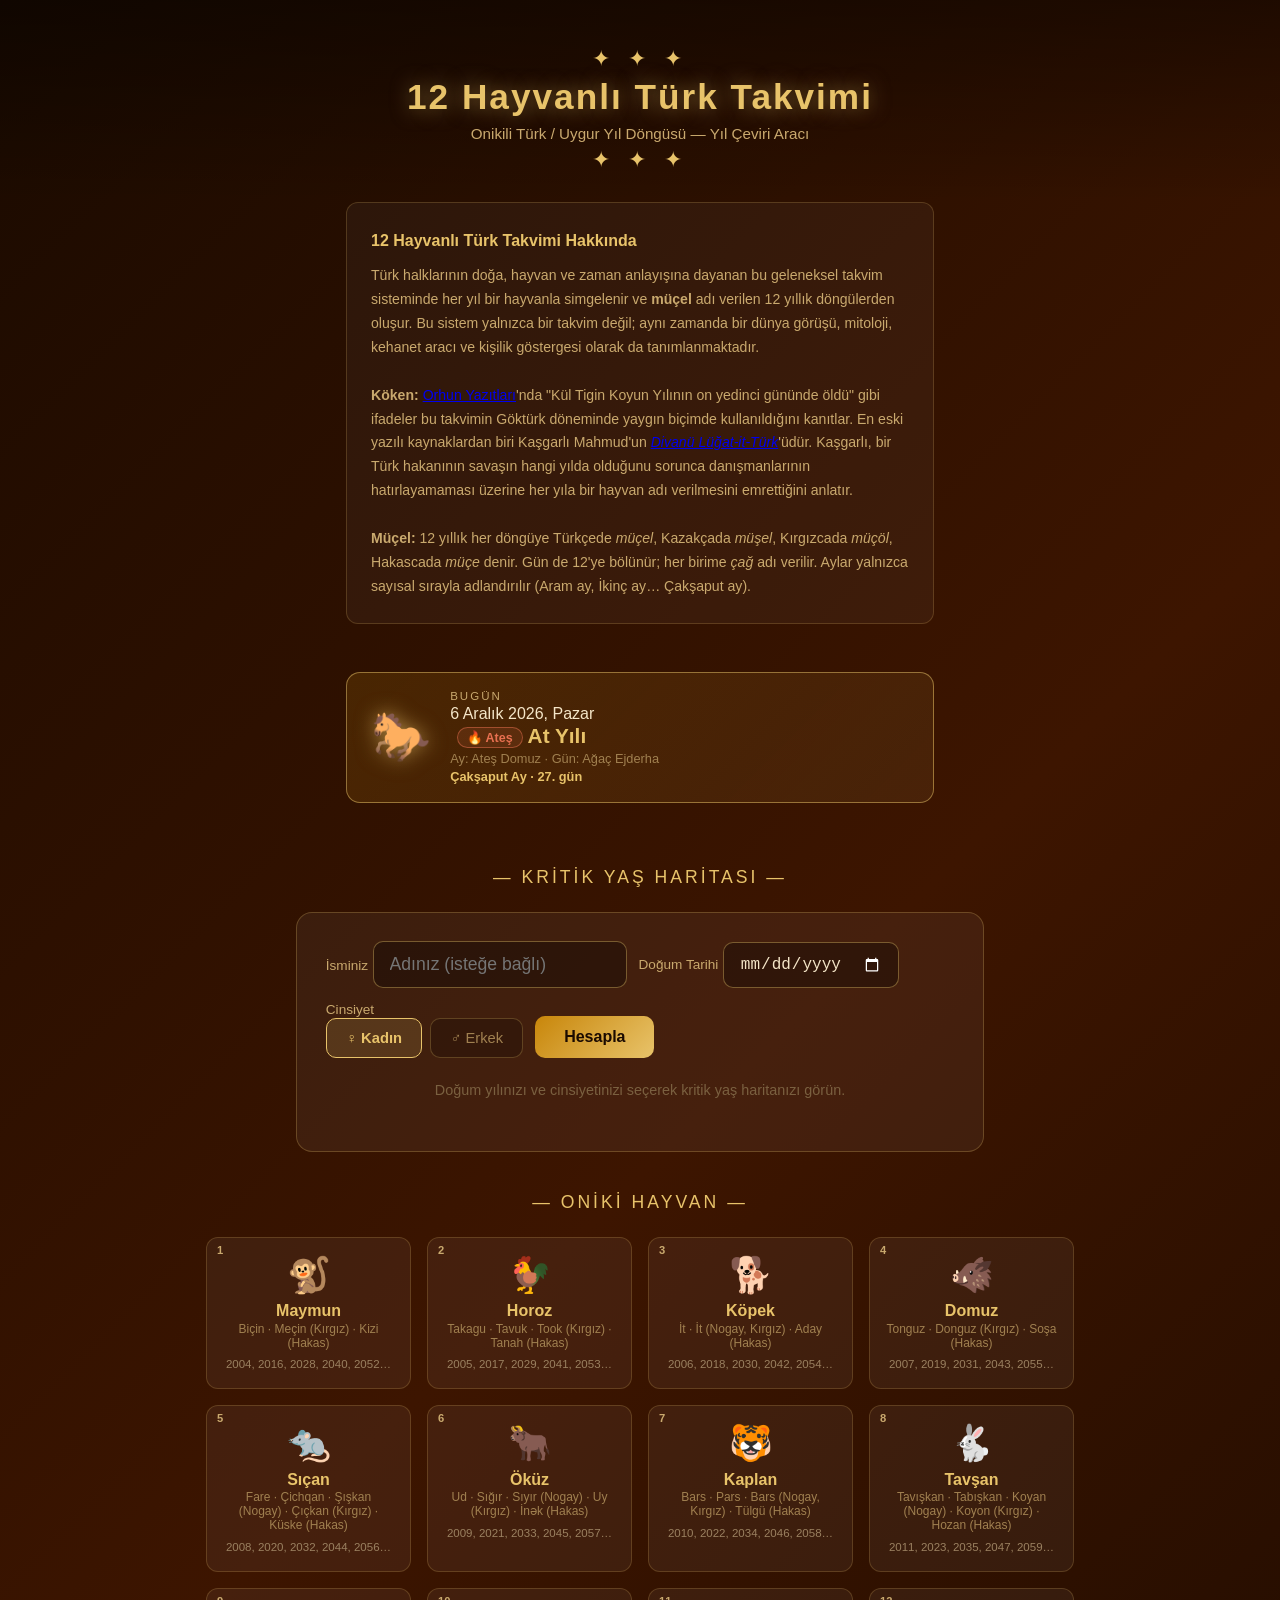
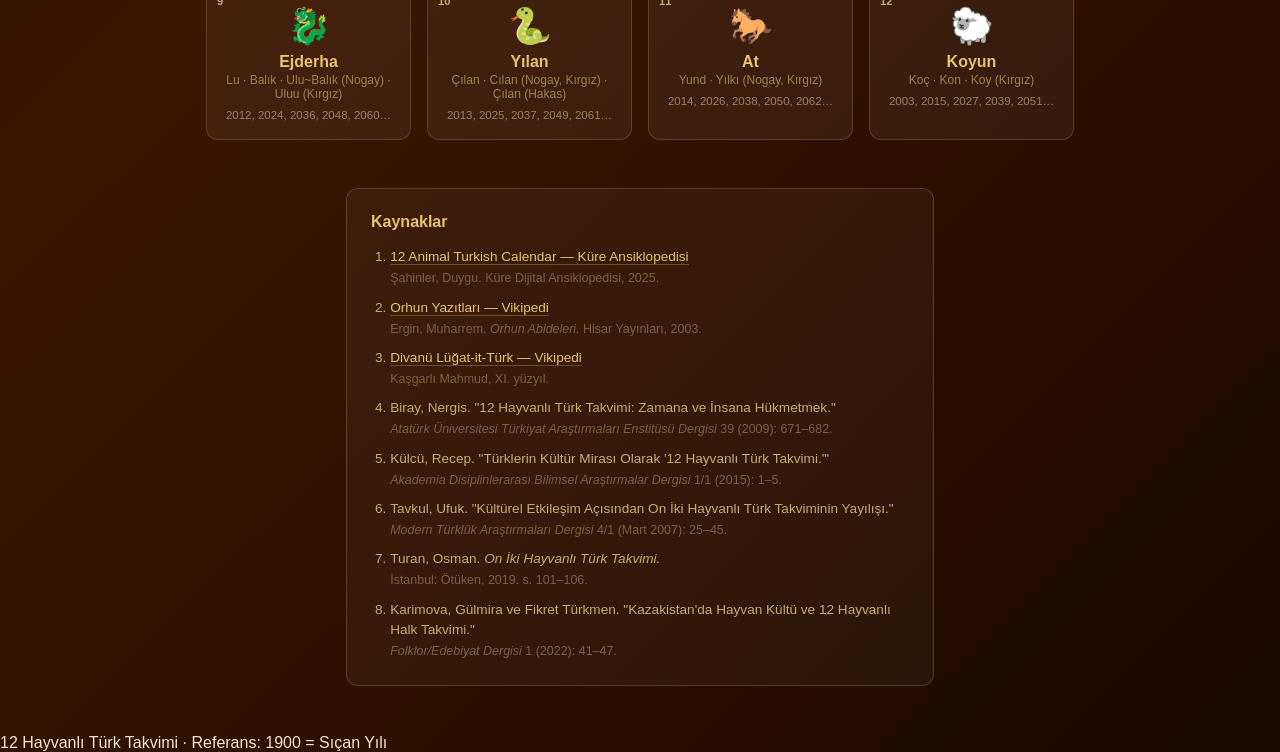
==== commit b8bb2e3f: "Rename pillars (Vitrin/İç Dünya/Öz Kimlik), surface strengths, lift intro - Replace pillar labels Yı" ====
--- a/index.html
+++ b/index.html
@@ -596,6 +596,14 @@
       margin-top: 0.05rem;
     }
 
+    .pillar-strengths {
+      font-size: 0.62rem;
+      color: #d4a657;
+      margin-top: 0.2rem;
+      line-height: 1.35;
+      font-weight: 600;
+    }
+
     .pillar-desc {
       font-size: 0.57rem;
       color: #5a4020;
@@ -899,10 +907,11 @@
       display: flex;
       align-items: flex-start;
       gap: 0.7rem;
-      padding: 0.65rem 0.8rem;
+      padding: 0.7rem 0.85rem;
       border-radius: 10px;
       border: 1px solid rgba(232,195,106,0.1);
       background: rgba(0,0,0,0.18);
+      transition: opacity 0.2s;
     }
 
     .oa-card.olumlu {
@@ -915,32 +924,43 @@
       background: rgba(232,112,80,0.06);
     }
 
-    .oa-icon { font-size: 1.1rem; flex-shrink: 0; padding-top: 0.05rem; }
+    /* Geçmiş kartlar hafifçe soluk — yaşandı duygusu */
+    .oa-card.past { opacity: 0.78; }
+    .oa-card.past:hover { opacity: 1; }
+
+    .oa-icon { font-size: 1.2rem; flex-shrink: 0; padding-top: 0.1rem; }
 
     .oa-body { flex: 1; min-width: 0; }
 
     .oa-meta {
       display: flex;
       align-items: center;
-      gap: 0.4rem;
+      gap: 0.35rem;
       flex-wrap: wrap;
-      margin-bottom: 0.2rem;
+      margin-bottom: 0.25rem;
     }
 
     .oa-year {
-      font-size: 0.78rem;
+      font-size: 0.85rem;
       font-weight: 700;
       color: #e8c36a;
     }
 
-    .oa-age {
-      font-size: 0.68rem;
-      color: #7a6040;
-      background: rgba(232,195,106,0.08);
-      border: 1px solid rgba(232,195,106,0.15);
+    .oa-chip {
+      font-size: 0.62rem;
+      font-weight: 600;
+      letter-spacing: 0.3px;
       border-radius: 6px;
       padding: 1px 6px;
-    }
+      border: 1px solid rgba(232,195,106,0.18);
+      background: rgba(232,195,106,0.06);
+      color: #c0a878;
+    }
+
+    .oa-chip.elem { color: #c9a96e; }
+
+    .oa-chip.time-past   { color: #7a6040; background: rgba(0,0,0,0.25); border-color: rgba(122,96,64,0.3); }
+    .oa-chip.time-future { color: #e8c36a; background: rgba(232,195,106,0.1); border-color: rgba(232,195,106,0.3); }
 
     .oa-tag {
       font-size: 0.62rem;
@@ -948,13 +968,21 @@
       letter-spacing: 0.5px;
       border-radius: 6px;
       padding: 1px 6px;
+      margin-left: auto;
     }
 
     .oa-tag.olumlu { background: rgba(109,191,109,0.18); color: #6dbf6d; border: 1px solid rgba(109,191,109,0.35); }
     .oa-tag.uyari  { background: rgba(232,112,80,0.18);  color: #e87050; border: 1px solid rgba(232,112,80,0.35); }
 
-    .oa-baslik  { font-size: 0.83rem; font-weight: 700; color: #f5e6c8; margin-bottom: 0.15rem; }
-    .oa-aciklama { font-size: 0.78rem; color: #9a7850; line-height: 1.55; }
+    .oa-baslik  {
+      font-size: 0.88rem;
+      font-weight: 700;
+      color: #f5e6c8;
+      margin-bottom: 0.2rem;
+      font-style: italic;
+      letter-spacing: 0.2px;
+    }
+    .oa-aciklama { font-size: 0.79rem; color: #9a7850; line-height: 1.6; }
 
     @media (max-width: 500px) {
       header h1 { font-size: 1.5rem; }
@@ -973,6 +1001,16 @@
   <p>Onikili Türk / Uygur Yıl Döngüsü — Yıl Çeviri Aracı</p>
   <div class="ornament">✦ ✦ ✦</div>
 </header>
+
+<!-- Info -->
+<div class="info-section">
+  <div class="info-card">
+    <h3>12 Hayvanlı Türk Takvimi Hakkında</h3>
+    Türk halklarının doğa, hayvan ve zaman anlayışına dayanan bu geleneksel takvim sisteminde her yıl bir hayvanla simgelenir ve <strong>müçel</strong> adı verilen 12 yıllık döngülerden oluşur. Bu sistem yalnızca bir takvim değil; aynı zamanda bir dünya görüşü, mitoloji, kehanet aracı ve kişilik göstergesi olarak da tanımlanmaktadır.<br><br>
+    <strong>Köken:</strong> <a href="https://tr.wikipedia.org/wiki/Orhun_yaz%C4%B1tlar%C4%B1" target="_blank" rel="noopener">Orhun Yazıtları</a>'nda "Kül Tigin Koyun Yılının on yedinci gününde öldü" gibi ifadeler bu takvimin Göktürk döneminde yaygın biçimde kullanıldığını kanıtlar. En eski yazılı kaynaklardan biri Kaşgarlı Mahmud'un <a href="https://tr.wikipedia.org/wiki/Divan%C3%BC_L%C3%BC%C4%9Fat-it-T%C3%BCrk" target="_blank" rel="noopener"><em>Divanü Lüğat-it-Türk</em></a>'üdür. Kaşgarlı, bir Türk hakanının savaşın hangi yılda olduğunu sorunca danışmanlarının hatırlayamaması üzerine her yıla bir hayvan adı verilmesini emrettiğini anlatır.<br><br>
+    <strong>Müçel:</strong> 12 yıllık her döngüye Türkçede <em>müçel</em>, Kazakçada <em>müşel</em>, Kırgızcada <em>müçöl</em>, Hakascada <em>müçe</em> denir. Gün de 12'ye bölünür; her birime <em>çağ</em> adı verilir. Aylar yalnızca sayısal sırayla adlandırılır (Aram ay, İkinç ay… Çakşaput ay).
+  </div>
+</div>
 
 <!-- Today Banner -->
 <div class="today-banner">
@@ -1018,16 +1056,6 @@
 <div class="all-animals-section">
   <div class="section-title">— Oniki Hayvan —</div>
   <div class="animals-grid" id="animalsGrid"></div>
-</div>
-
-<!-- Info -->
-<div class="info-section">
-  <div class="info-card">
-    <h3>12 Hayvanlı Türk Takvimi Hakkında</h3>
-    Türk halklarının doğa, hayvan ve zaman anlayışına dayanan bu geleneksel takvim sisteminde her yıl bir hayvanla simgelenir ve <strong>müçel</strong> adı verilen 12 yıllık döngülerden oluşur. Bu sistem yalnızca bir takvim değil; aynı zamanda bir dünya görüşü, mitoloji, kehanet aracı ve kişilik göstergesi olarak da tanımlanmaktadır.<br><br>
-    <strong>Köken:</strong> <a href="https://tr.wikipedia.org/wiki/Orhun_yaz%C4%B1tlar%C4%B1" target="_blank" rel="noopener">Orhun Yazıtları</a>'nda "Kül Tigin Koyun Yılının on yedinci gününde öldü" gibi ifadeler bu takvimin Göktürk döneminde yaygın biçimde kullanıldığını kanıtlar. En eski yazılı kaynaklardan biri Kaşgarlı Mahmud'un <a href="https://tr.wikipedia.org/wiki/Divan%C3%BC_L%C3%BC%C4%9Fat-it-T%C3%BCrk" target="_blank" rel="noopener"><em>Divanü Lüğat-it-Türk</em></a>'üdür. Kaşgarlı, bir Türk hakanının savaşın hangi yılda olduğunu sorunca danışmanlarının hatırlayamaması üzerine her yıla bir hayvan adı verilmesini emrettiğini anlatır.<br><br>
-    <strong>Müçel:</strong> 12 yıllık her döngüye Türkçede <em>müçel</em>, Kazakçada <em>müşel</em>, Kırgızcada <em>müçöl</em>, Hakascada <em>müçe</em> denir. Gün de 12'ye bölünür; her birime <em>çağ</em> adı verilir. Aylar yalnızca sayısal sırayla adlandırılır (Aram ay, İkinç ay… Çakşaput ay).
-  </div>
 </div>
 
 <!-- Sources -->
@@ -1292,9 +1320,9 @@
           </div>
         </div>
         <div class="pillars-grid">
-          ${pillarHTML('Yıl Sütunu', 'Dış Hayvan · Sosyal Vitrin', 'Dışa yansıyan yüz; aile mirası ve genel yaşam çerçevesi.', birthElem.name, birthAnimal.name, birthAnimal.icon)}
-          ${pillarHTML('Ay Sütunu', 'İçsel Hayvan · Duygusal Temel', 'İç dünya, gençlik (0–24 yaş) ve aşk hayatı üzerinde güçlü etki.', birthMonthP.element, birthMonthP.animal, birthMonthAnim.icon)}
-          ${pillarHTML('Gün Sütunu', 'Gerçek Hayvan · Öz Kimlik', '32 yaş sonrası baskın burç; öz kimlik ve evlilik.', birthDayP.element, birthDayP.animal, birthDayAnim.icon)}
+          ${pillarHTML('Vitrin', 'Yıl · Sosyal Vitrin', 'Dışa yansıyan yüz; aile mirası ve genel yaşam çerçevesi.', birthElem.name, birthAnimal.name, birthAnimal.icon)}
+          ${pillarHTML('İç Dünya', 'Ay · Duygusal Temel', 'İç dünya, gençlik (0–24 yaş) ve aşk hayatı üzerinde güçlü etki.', birthMonthP.element, birthMonthP.animal, birthMonthAnim.icon)}
+          ${pillarHTML('Öz Kimlik', 'Gün · Gerçek Hayvan', '32 yaş sonrası baskın burç; öz kimlik ve evlilik.', birthDayP.element, birthDayP.animal, birthDayAnim.icon)}
           ${interactionsHTML(birthAnimal.name, birthMonthP.animal, birthDayP.animal)}
         </div>
       </div>`;
@@ -1389,13 +1417,38 @@
       },
       currentAge,
       over60,
-      allMilestones: milestones.map(m => {
-        const yr = gercekYil + m.age, ai2 = animalIndex(yr), el = getElement(yr);
-        const ix = getInteraction(ANIMALS[ai2].name, birthAnimal.name).type;
-        return { age: m.age, title: m.title, type: m.type, critYear: yr,
-                 animal: ANIMALS[ai2].name, element: el.name, interaction: ix,
-                 isPast: yr < currentYear - 1, isPresent: Math.abs(yr - currentYear) <= 1 };
-      }),
+      allMilestones: (() => {
+        const list = milestones.map(m => {
+          const yr  = gercekYil + m.age;
+          const ai2 = animalIndex(yr);
+          const el  = getElement(yr);
+          const ix  = getInteraction(ANIMALS[ai2].name, birthAnimal.name).type;
+          const entry = {
+            age: m.age, title: m.title, type: m.type, critYear: yr,
+            animal: ANIMALS[ai2].name, element: el.name, interaction: ix,
+            isPast: yr < currentYear - 1, isPresent: Math.abs(yr - currentYear) <= 1,
+          };
+          if (m.type === 'norolojik' || m.type === 'kesisim') {
+            entry.brainScore = calcBrainScore(
+              ANIMALS[ai2].name, birthAnimal.name, birthMonthP.animal, birthDayP.animal
+            );
+          }
+          return entry;
+        });
+        // Beyin güncellemesi sonraki döneme etki eder: bir sonraki biyolojik/kozmolojik milestona skoru aktar
+        let lastBrain = null;
+        list.forEach(e => {
+          if (e.brainScore !== undefined) {
+            lastBrain = { score: e.brainScore, title: e.title, year: e.critYear };
+          } else if (lastBrain !== null) {
+            e.precedingBrainScore = lastBrain.score;
+            e.precedingBrainTitle = lastBrain.title;
+            e.precedingBrainYear  = lastBrain.year;
+            lastBrain = null;
+          }
+        });
+        return list;
+      })(),
       currentMilestone: milestones
         .filter(m => Math.abs((gercekYil + m.age) - currentYear) <= 1)
         .map(m => {
@@ -1415,7 +1468,7 @@
     };
 
     html += `<div class="ai-summary-section">
-      <button class="btn-ai" id="btnAI" onclick="requestAISummary()">🔮 Yapay Zeka Yorumu Al</button>
+      <button class="btn-ai" id="btnAI" onclick="requestAISummary()">🔮 Kişiselleştirilmiş Yorum Al</button>
       <div class="ai-result" id="aiResult"></div>
     </div>`;
 
@@ -1452,17 +1505,33 @@
 
       if (Array.isArray(data.onemliAnlar) && data.onemliAnlar.length) {
         const currentYear = new Date().getFullYear();
-        const cards = data.onemliAnlar.map(item => {
-          const isPast   = item.yil < currentYear;
-          const icon     = item.tip === 'olumlu' ? '✨' : '⚠️';
+        const sorted = [...data.onemliAnlar].sort((a, b) => (a.yil || 0) - (b.yil || 0));
+        const elementIcon = (e) => ({
+          'Ağaç': '🌳', 'Ateş': '🔥', 'Toprak': '🏔️', 'Metal': '⚔️', 'Su': '💧'
+        })[e] || '✦';
+        const cards = sorted.map(item => {
+          const isPast    = item.yil < currentYear - 1;
+          const isPresent = Math.abs(item.yil - currentYear) <= 1;
+          // Geçmiş için yumuşak ikonlar (yaşandı), gelecek için keskin ikonlar (uyarı/fırsat)
+          const icon = item.tip === 'olumlu'
+            ? (isPast ? '🌟' : '✨')
+            : (isPast ? '⚡' : '⚠️');
           const tagLabel = item.tip === 'olumlu' ? 'Olumlu' : 'Dikkat';
-          const timeNote = isPast ? 'geçmiş' : 'yaklaşıyor';
-          return `<div class="oa-card ${item.tip}">
+          const timeChip = isPresent ? 'şimdi'
+                         : isPast    ? `${currentYear - item.yil} yıl önce`
+                                     : `${item.yil - currentYear} yıl sonra`;
+          const timeClass = isPast ? 'time-past' : 'time-future';
+          const elemChip = item.element
+            ? `<span class="oa-chip elem">${elementIcon(item.element)} ${item.element}${item.hayvan ? ` · ${item.hayvan}` : ''}</span>`
+            : '';
+          return `<div class="oa-card ${item.tip}${isPast ? ' past' : ''}">
             <div class="oa-icon">${icon}</div>
             <div class="oa-body">
               <div class="oa-meta">
                 <span class="oa-year">${item.yil}</span>
-                <span class="oa-age">${item.yas} yaş · ${timeNote}</span>
+                <span class="oa-chip">${item.yas} yaş</span>
+                <span class="oa-chip ${timeClass}">${timeChip}</span>
+                ${elemChip}
                 <span class="oa-tag ${item.tip}">${tagLabel}</span>
               </div>
               <div class="oa-baslik">${item.baslik}</div>
@@ -1484,7 +1553,7 @@
       result.classList.add('visible');
     } finally {
       btn.disabled = false;
-      btn.textContent = '🔮 Yapay Zeka Yorumu Al';
+      btn.textContent = '🔮 Kişiselleştirilmiş Yorum Al';
     }
   }
 
@@ -1655,12 +1724,16 @@
 
   function pillarHTML(label, subtitle, desc, elem, animalName, animalIcon) {
     const ed = ELEMENT_DATA[elem] || {};
+    const aIdx = ANIMALS.findIndex(a => a.name === animalName);
+    const ae = aIdx >= 0 ? ANIMAL_ENERGIES[aIdx] : null;
+    const strengths = ae ? `<div class="pillar-strengths">✦ ${ae.gift}</div>` : '';
     return `<div class="pillar-card">
       <div class="pillar-label">${label}</div>
       <div class="pillar-subtitle">${subtitle}</div>
       <div class="pillar-icon">${animalIcon}</div>
       <div class="pillar-elem" style="color:${ed.color||'#e8c36a'}">${ed.icon||''} ${elem}</div>
       <div class="pillar-animal">${animalName}</div>
+      ${strengths}
       <div class="pillar-desc">${desc}</div>
     </div>`;
   }
@@ -1707,6 +1780,21 @@
     if (SECRET_FRIENDS[a] === b) return { type: 'secret', label: 'Gizli Dostluk', icon: '🤝' };
     if (CLASHES[a] === b)        return { type: 'clash',  label: 'Zıtlık / Gerilim', icon: '⚡' };
     return { type: 'neutral', label: 'Nötr', icon: '·' };
+  }
+
+  function scoreIx(ixType) {
+    if (ixType === 'trine')  return 1;
+    if (ixType === 'secret') return 1.5;
+    if (ixType === 'clash')  return -1;
+    return 0;
+  }
+
+  // Beyin güncellemesi skoru: kritik yıl hayvanı × 3 doğum sütunu uyumu
+  // trine=+1, gizli dostluk=+1.5, clash=-1, nötr/aynı=0 → toplam: -3 .. +4.5
+  function calcBrainScore(critAnim, bY, bM, bD) {
+    return scoreIx(getInteraction(critAnim, bY).type)
+         + scoreIx(getInteraction(critAnim, bM).type)
+         + scoreIx(getInteraction(critAnim, bD).type);
   }
 
   function ixBadge(a, b, labelA, labelB) {
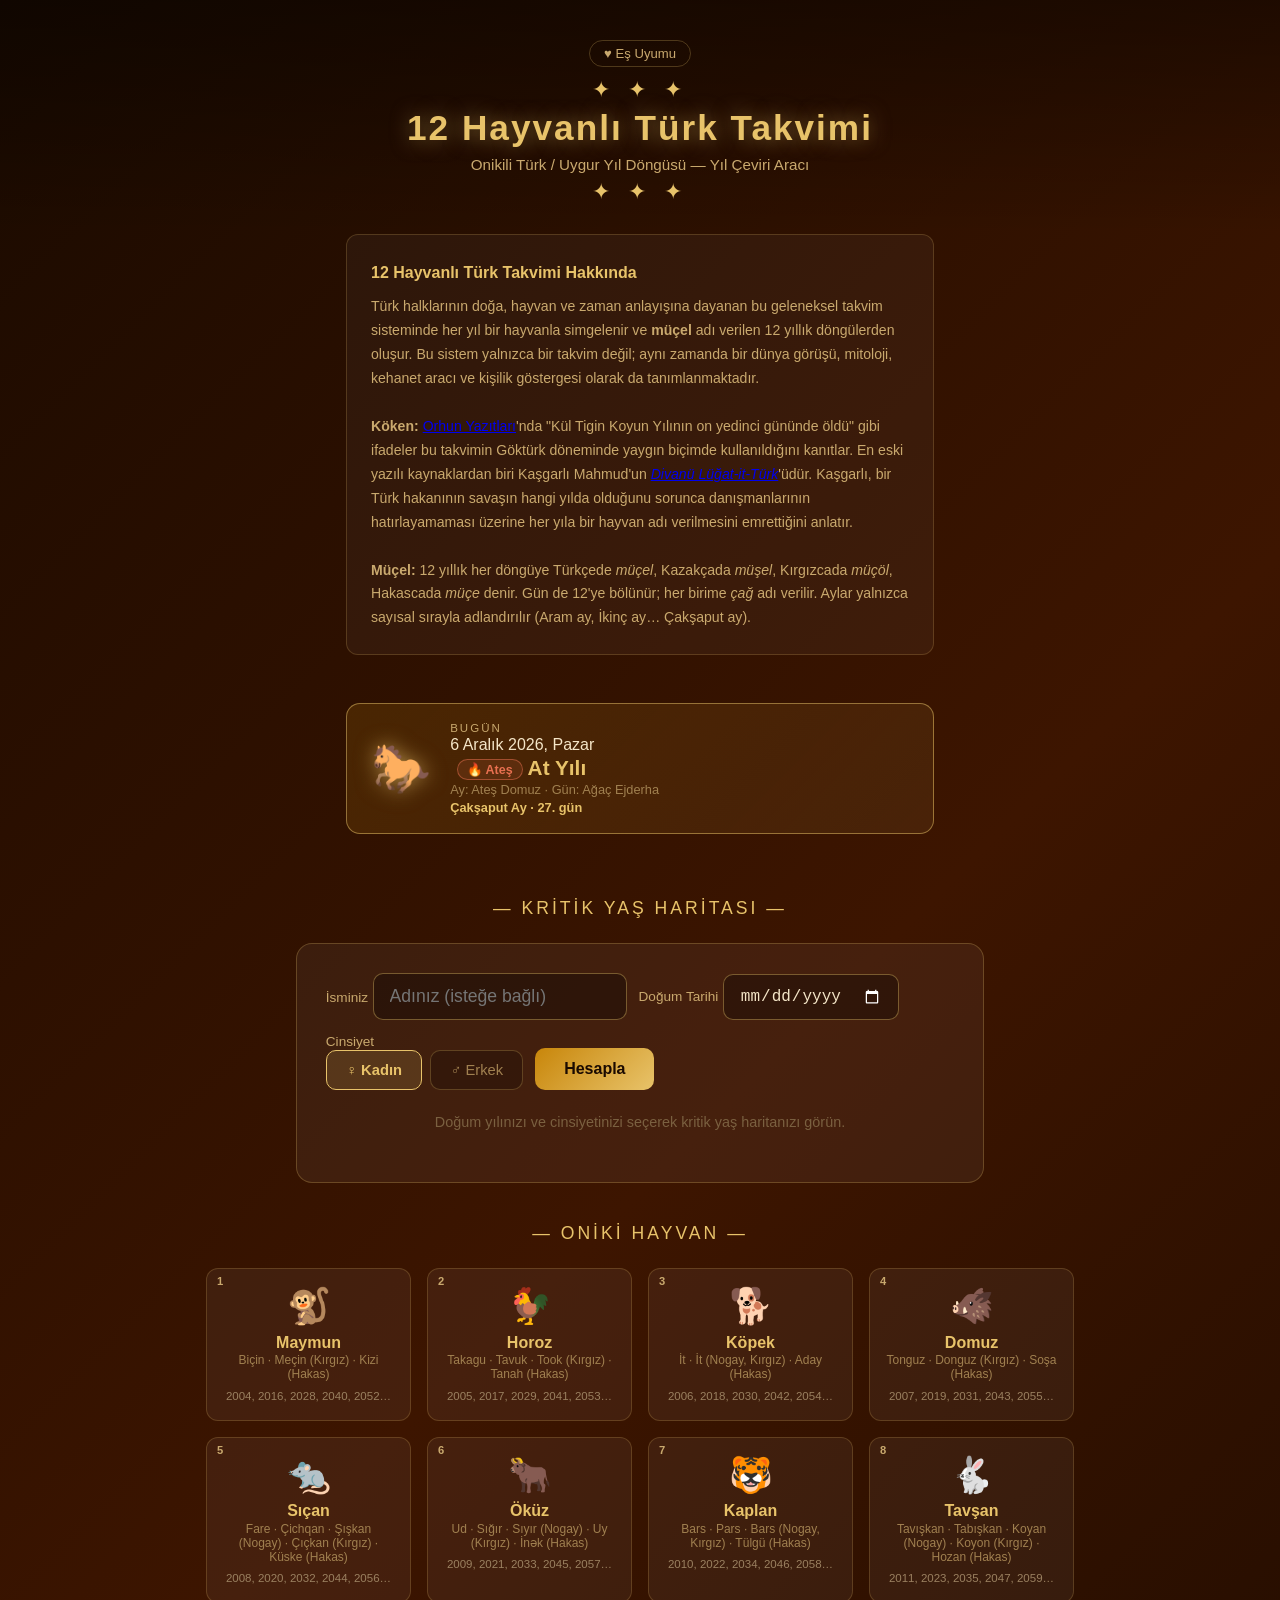
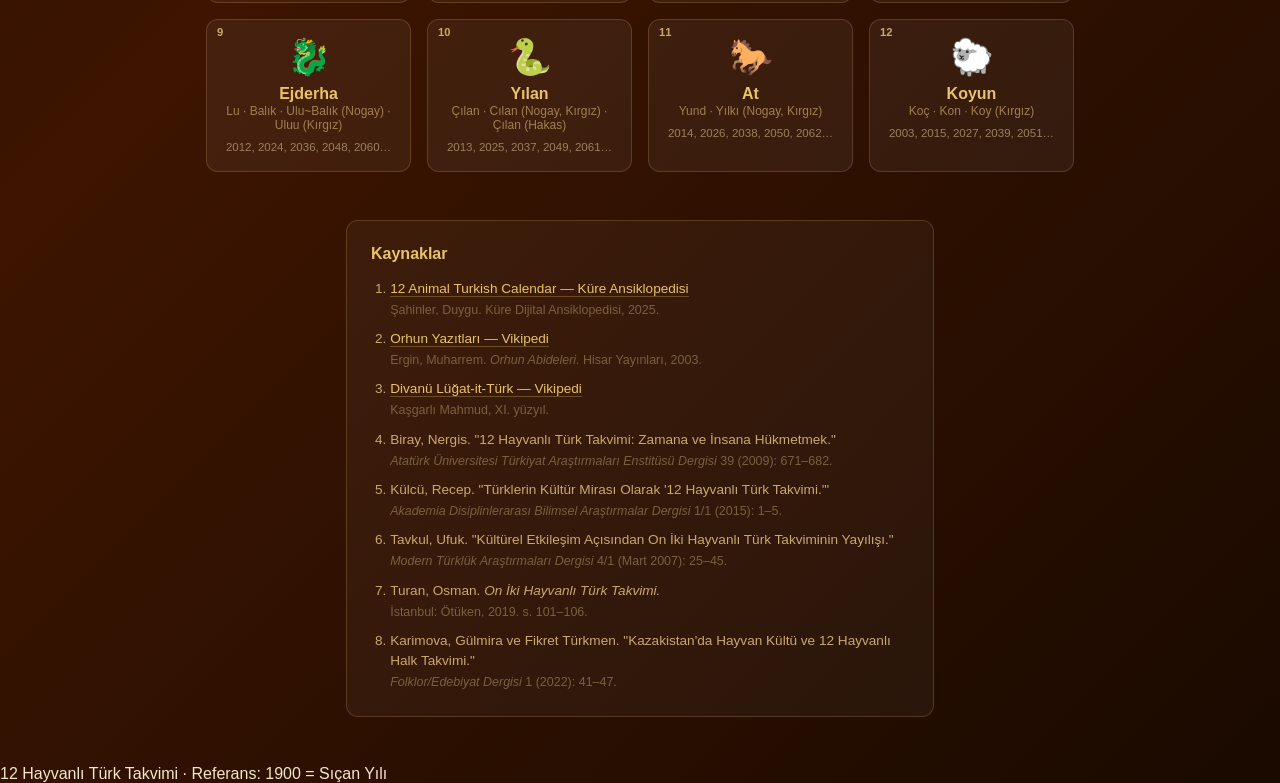
==== commit c062bf3c: "Add couples compatibility page and edge function New page: couples.html - Two side-by-side birth dat" ====
--- a/index.html
+++ b/index.html
@@ -996,6 +996,9 @@
 <body>
 
 <header>
+  <div style="margin-bottom:0.6rem">
+    <a href="couples.html" style="display:inline-flex;align-items:center;gap:0.35rem;color:#c9a96e;font-size:0.82rem;text-decoration:none;border:1px solid rgba(232,195,106,0.25);border-radius:20px;padding:0.3rem 0.85rem;transition:all 0.15s" onmouseover="this.style.borderColor='#e8c36a'" onmouseout="this.style.borderColor='rgba(232,195,106,0.25)'">♥ Eş Uyumu</a>
+  </div>
   <div class="ornament">✦ ✦ ✦</div>
   <h1>12 Hayvanlı Türk Takvimi</h1>
   <p>Onikili Türk / Uygur Yıl Döngüsü — Yıl Çeviri Aracı</p>
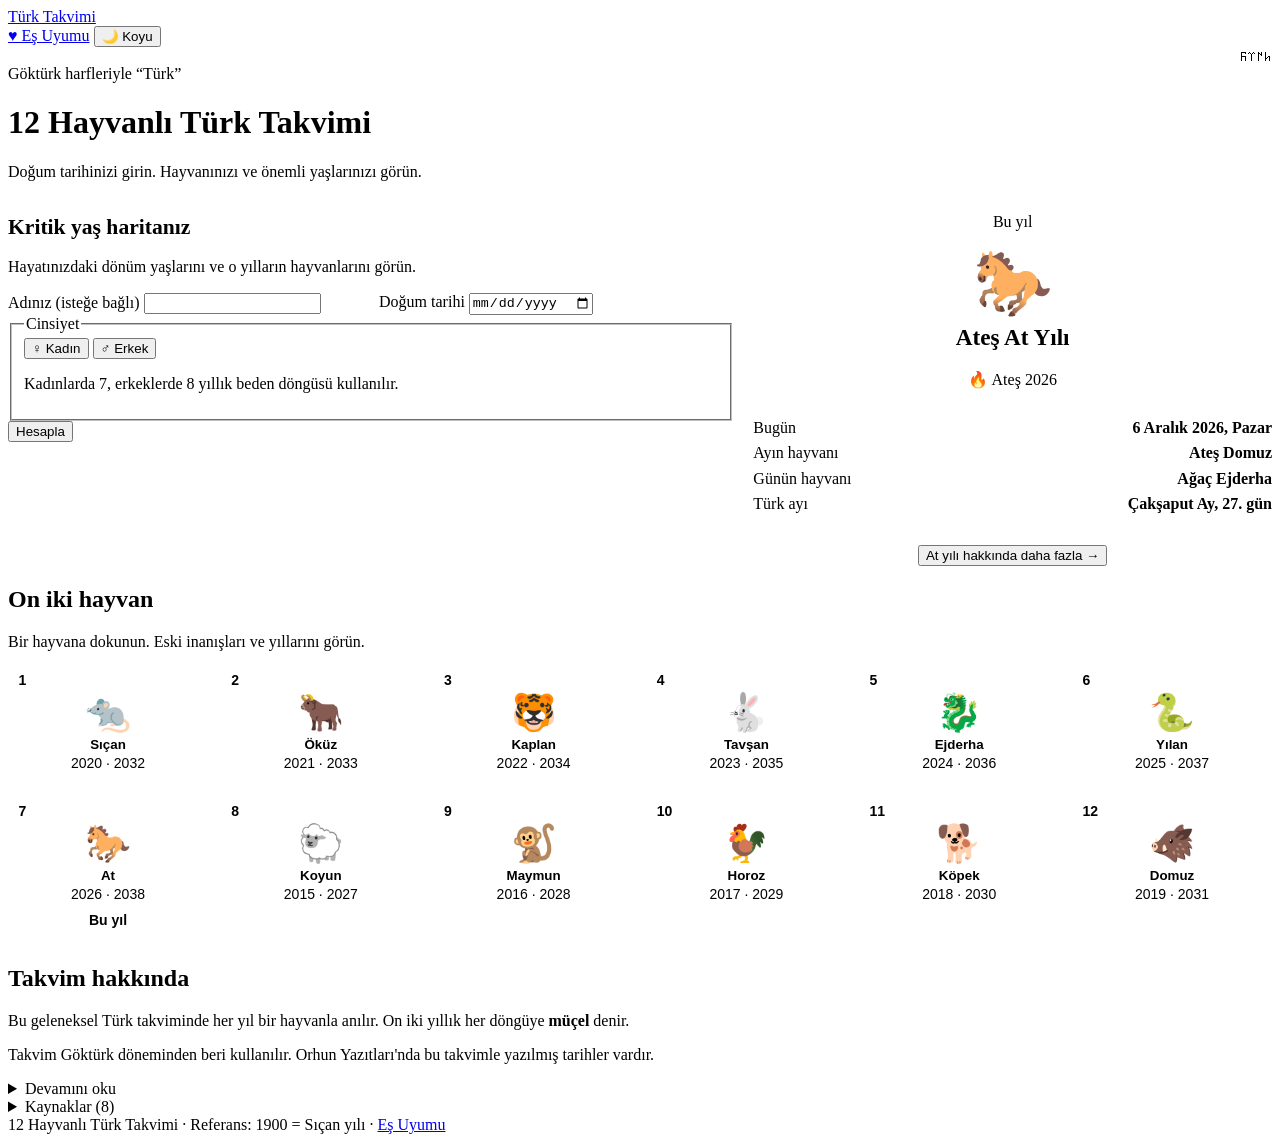
==== commit 30953642: "Redesign main page: form first, clear result, animal details - Put the birth form first, with a 'Bu " ====
--- a/index.html
+++ b/index.html
@@ -4,1106 +4,535 @@
   <meta charset="UTF-8">
   <meta name="viewport" content="width=device-width, initial-scale=1.0">
   <title>12 Hayvanlı Türk Takvimi</title>
+  <meta name="description" content="Doğum tarihinizi girin. 12 Hayvanlı Türk Takvimi'ne göre hayvanınızı ve hayatınızdaki kritik yaşları görün.">
+  <script>try{var t=localStorage.getItem('tt-theme');if(t==='light'||t==='dark')document.documentElement.dataset.theme=t}catch(e){}</script>
+  <link rel="preconnect" href="https://fonts.googleapis.com">
+  <link rel="preconnect" href="https://fonts.gstatic.com" crossorigin>
+  <link rel="stylesheet" href="https://fonts.googleapis.com/css2?family=Atkinson+Hyperlegible+Next:wght@400;600;700&display=swap">
+  <link rel="stylesheet" href="https://fonts.googleapis.com/css2?family=Noto+Sans+Old+Turkic&text=%F0%90%B1%85%F0%90%B0%87%F0%90%B0%BC%F0%90%B0%9C&display=swap">
+  <link rel="stylesheet" href="theme.css">
   <style>
-    * { margin: 0; padding: 0; box-sizing: border-box; }
-
-    body {
-      font-family: 'Segoe UI', Tahoma, Geneva, Verdana, sans-serif;
-      background: linear-gradient(135deg, #1a0a00 0%, #3d1500 50%, #1a0a00 100%);
-      min-height: 100vh;
-      color: #f5e6c8;
-    }
-
-    header {
-      text-align: center;
-      padding: 2.5rem 1rem 1.5rem;
-      background: linear-gradient(to bottom, rgba(0,0,0,0.4), transparent);
-    }
-
-    header h1 {
-      font-size: 2.2rem;
-      color: #e8c36a;
-      text-shadow: 0 0 20px rgba(232,195,106,0.5);
-      letter-spacing: 2px;
-    }
-
-    header p {
-      margin-top: 0.5rem;
-      color: #c9a96e;
-      font-size: 0.95rem;
-    }
-
-    .ornament {
-      font-size: 1.4rem;
-      color: #e8c36a;
-      margin: 0.3rem 0;
-      letter-spacing: 6px;
-    }
-
-    /* ── Converter Section ── */
+    /* ── Giriş: form + bu yıl ── */
+    .intro-grid {
+      display: grid;
+      grid-template-columns: minmax(0, 1.4fr) minmax(0, 1fr);
+      gap: 1.2rem;
+      align-items: start;
+    }
+
+    .form-card h2 { font-size: 1.35rem; }
+    .form-card > p { color: var(--muted); margin: 0.2rem 0 1.1rem; }
+
+    .form-row {
+      display: grid;
+      grid-template-columns: 1fr 1fr;
+      gap: 0 1rem;
+    }
+
+    .today-card { text-align: center; }
+    .today-icon { font-size: 4rem; line-height: 1.15; margin-top: 0.3rem; }
+    .today-animal { font-size: 1.45rem; margin-top: 0.2rem; }
+    .today-elem { margin-top: 0.3rem; }
+
+    .today-list {
+      display: grid;
+      gap: 0.45rem;
+      margin-top: 1rem;
+      padding-top: 0.9rem;
+      border-top: 1px solid var(--line);
+      text-align: left;
+    }
+
+    .today-list div { display: flex; justify-content: space-between; gap: 1rem; }
+    .today-list dt { color: var(--muted); }
+    .today-list dd { font-weight: 600; text-align: right; }
+    .today-card .link-btn { margin-top: 1rem; }
+
+    /* ── Sonuç ── */
+    .result { margin-top: 2.8rem; scroll-margin-top: 1rem; }
+    .result > h2 { margin-bottom: 1rem; }
+
+    .summary-card { display: grid; gap: 0.9rem; }
+    .summary-top { display: flex; align-items: center; gap: 1rem; }
+    .summary-icon { font-size: 3.6rem; line-height: 1; flex-shrink: 0; }
+    .summary-title { font-size: 1.8rem; }
+    .summary-actions { display: flex; flex-wrap: wrap; gap: 0.6rem; }
+
+    .note {
+      background: var(--sunken);
+      border-left: 4px solid var(--blue);
+      border-radius: 8px;
+      padding: 0.7rem 0.9rem;
+    }
+
+    .focus-grid {
+      display: grid;
+      grid-template-columns: repeat(auto-fit, minmax(260px, 1fr));
+      gap: 1rem;
+      margin-top: 1rem;
+    }
+
+    .focus-card { border-left: 6px solid var(--c); }
+    .focus-card h3 { margin: 0.15rem 0 0.4rem; }
+    .focus-card p + p { margin-top: 0.6rem; }
+
+    .focus-meta {
       display: flex;
-      gap: 0.75rem;
       flex-wrap: wrap;
-    }
-
-    .input-group label {
-      display: block;
-      width: 100%;
-      font-size: 0.9rem;
-      color: #c9a96e;
-      margin-bottom: 0.4rem;
-    }
-
-    .input-group input {
-      flex: 1;
-      padding: 0.75rem 1rem;
-      font-size: 1.1rem;
-      border-radius: 10px;
-      border: 1px solid rgba(232,195,106,0.4);
-      background: rgba(0,0,0,0.3);
-      color: #f5e6c8;
-      outline: none;
-      min-width: 140px;
-    }
-
-    .input-group input:focus {
-      border-color: #e8c36a;
-      box-shadow: 0 0 0 3px rgba(232,195,106,0.15);
-    }
-
-    .btn-convert {
-      padding: 0.75rem 1.8rem;
-      background: linear-gradient(135deg, #c8860a, #e8c36a);
-      color: #1a0a00;
-      font-weight: 700;
-      font-size: 1rem;
-      border: none;
-      border-radius: 10px;
-      cursor: pointer;
-      transition: transform 0.15s, box-shadow 0.15s;
-    }
-
-    .btn-convert:hover {
-      transform: translateY(-2px);
-      box-shadow: 0 6px 20px rgba(232,195,106,0.4);
-    }
-
-    .result-box {
-      margin-top: 1.5rem;
-      display: none;
-    }
-
-    .result-box.visible { display: block; }
-
-    .result-animal {
+      align-items: center;
+      gap: 0.35rem 0.6rem;
+      color: var(--muted);
+    }
+
+    .result-block { margin-top: 2.4rem; }
+    .result-block > h3 { font-size: 1.35rem; }
+    .result-block > p.muted { margin-top: 0.2rem; }
+
+    /* Üç sütun */
+    .pillars {
+      display: grid;
+      grid-template-columns: repeat(3, 1fr);
+      gap: 0.8rem;
+      margin-top: 1rem;
+    }
+
+    .pillar {
+      display: flex;
+      flex-direction: column;
+      gap: 0.4rem;
+      background: var(--surface);
+      border: 1px solid var(--line);
+      border-radius: 14px;
+      padding: 1rem;
+    }
+
+    .pillar-icon { font-size: 2.3rem; line-height: 1.1; }
+    .pillar-text { display: grid; gap: 0.25rem; }
+    .pillar-name { font-weight: 700; color: var(--accent); }
+    .pillar-animal { display: flex; flex-wrap: wrap; align-items: center; gap: 0.4rem; font-weight: 700; }
+    .pillar-gift { font-weight: 600; }
+    .pillar-desc { color: var(--muted); font-size: 0.9375rem; }
+
+    .ix-title { margin-top: 1.2rem; }
+    #btnAI { margin-top: 0.8rem; }
+
+    .ix-list { list-style: none; display: grid; gap: 0.45rem; margin-top: 0.9rem; }
+    .ix-list li { display: flex; flex-wrap: wrap; align-items: center; gap: 0.3rem 0.5rem; }
+    .ix-list .chip { white-space: normal; }
+
+    .legend-list { list-style: none; display: grid; gap: 0.55rem; }
+    .legend-list li { display: flex; flex-wrap: wrap; align-items: center; gap: 0.3rem 0.6rem; }
+
+    /* Hayat çizgisi */
+    .type-legend { list-style: none; display: flex; flex-wrap: wrap; gap: 0.5rem 1rem; margin: 0.8rem 0 1rem; }
+    .type-legend li { display: flex; align-items: center; gap: 0.4rem; color: var(--muted); font-size: 0.9375rem; }
+
+    .tl { list-style: none; position: relative; }
+
+    .tl::before {
+      content: "";
+      position: absolute;
+      left: 21px;
+      top: 12px;
+      bottom: 12px;
+      width: 3px;
+      border-radius: 2px;
+      background: var(--line-strong);
+    }
+
+    .tl .tl::before { display: none; }
+
+    .tl-item > details > summary,
+    .tl-past > details > summary {
+      list-style: none;
       display: flex;
       align-items: center;
-      gap: 1.2rem;
-      background: rgba(0,0,0,0.3);
-      border: 1px solid rgba(232,195,106,0.4);
+      gap: 0.8rem;
+      padding: 0.6rem 0.4rem 0.6rem 0;
       border-radius: 12px;
-      padding: 1.2rem 1.5rem;
-    }
-
-    .result-animal .animal-icon {
-      font-size: 3.5rem;
-      line-height: 1;
-      filter: drop-shadow(0 0 8px rgba(232,195,106,0.5));
-    }
-
-    .result-animal .animal-info h2 {
-      font-size: 1.5rem;
-      color: #e8c36a;
-    }
-
-    .result-animal .animal-info .animal-alt {
-      font-size: 0.85rem;
-      color: #c9a96e;
-      margin-top: 0.1rem;
-    }
-
-    .result-animal .animal-info .animal-cycle {
-      margin-top: 0.5rem;
-      font-size: 0.9rem;
-      color: #f5e6c8;
-    }
-
-    .result-desc {
-      margin-top: 1rem;
-      padding: 1rem 1.2rem;
-      background: rgba(0,0,0,0.2);
-      border-left: 3px solid #e8c36a;
-      border-radius: 0 8px 8px 0;
-      font-size: 0.92rem;
-      line-height: 1.6;
-      color: #ddd0b3;
-    }
-
-    .result-years {
-      margin-top: 0.8rem;
-      font-size: 0.82rem;
-      color: #c9a96e;
-    }
-
-    .result-years span {
-      display: inline-block;
-      background: rgba(232,195,106,0.12);
-      border: 1px solid rgba(232,195,106,0.25);
-      border-radius: 4px;
-      padding: 2px 7px;
-      margin: 2px 3px;
-      cursor: pointer;
-      transition: background 0.15s;
-    }
-
-    .result-years span:hover { background: rgba(232,195,106,0.25); }
-
-    .result-years .future-year {
-      background: rgba(232,195,106,0.22);
-      border-color: rgba(232,195,106,0.55);
-      color: #e8c36a;
-      font-weight: 600;
-    }
-
-    .result-years .future-year:hover { background: rgba(232,195,106,0.38); }
-
-    .result-years .years-label {
-      background: none;
-      border: none;
-      cursor: default;
-      color: #a08050;
-      font-size: 0.78rem;
-      padding: 0;
-      margin: 0 2px 0 6px;
-    }
-
-    /* ── All Animals Grid ── */
-    .all-animals-section {
-      max-width: 900px;
-      margin: 2.5rem auto 3rem;
-      padding: 0 1rem;
-    }
-
-    .section-title {
-      text-align: center;
+    }
+
+    .tl-item > details > summary::-webkit-details-marker,
+    .tl-past > details > summary::-webkit-details-marker { display: none; }
+
+    .tl-item > details > summary::after,
+    .tl-past > details > summary::after {
+      content: "▾";
+      margin-left: auto;
+      color: var(--muted);
       font-size: 1.1rem;
-      color: #e8c36a;
-      letter-spacing: 3px;
-      text-transform: uppercase;
-      margin-bottom: 1.5rem;
-    }
-
+      transition: transform 0.2s;
+    }
+
+    .tl-item > details[open] > summary::after,
+    .tl-past > details[open] > summary::after { transform: rotate(180deg); }
+
+    .tl-item > details > summary:hover .tl-title { text-decoration: underline; text-underline-offset: 3px; }
+
+    .tl-marker {
+      --c: var(--neutral);
+      position: relative;
+      z-index: 1;
+      flex-shrink: 0;
+      width: 45px;
+      height: 45px;
+      border-radius: 50%;
+      display: flex;
+      align-items: center;
+      justify-content: center;
+      font-size: 1.35rem;
+      background: var(--surface);
+      border: 3px solid var(--c);
+    }
+
+    .tl-item .tl-marker { --c: inherit; }
+    .tl-item.is-present .tl-marker,
+    .tl-item.is-next .tl-marker { box-shadow: 0 0 0 5px color-mix(in srgb, var(--c) 28%, transparent); }
+
+    .tl-age { flex-shrink: 0; width: 3.4rem; font-size: 1.25rem; font-weight: 700; line-height: 1.1; }
+    .tl-age small { display: block; font-size: 0.875rem; font-weight: 400; color: var(--muted); }
+
+    .tl-main { flex: 1; min-width: 0; display: grid; gap: 0.2rem; }
+    .tl-title { font-weight: 700; }
+    .tl-meta { display: flex; flex-wrap: wrap; align-items: center; gap: 0.3rem 0.5rem; color: var(--muted); font-size: 0.9375rem; }
+
+    .tl-flag {
+      font-size: 0.875rem;
+      font-weight: 700;
+      color: var(--on-accent);
+      background: var(--accent);
+      border-radius: 999px;
+      padding: 0 0.55rem;
+    }
+
+    .tl-body {
+      margin: 0 0 0.8rem 57px;
+      padding: 0.9rem 1rem;
+      background: var(--surface);
+      border: 1px solid var(--line);
+      border-left: 4px solid var(--c);
+      border-radius: 12px;
+    }
+
+    .tl-body > * + * { margin-top: 0.6rem; }
+    .tl-body .ix-list { margin-top: 0.3rem; }
+
+    .celebrate {
+      background: color-mix(in srgb, var(--gold) 12%, var(--surface));
+      border: 1px solid color-mix(in srgb, var(--gold) 45%, transparent);
+      border-radius: 10px;
+      padding: 0.7rem 0.9rem;
+    }
+
+    .tl-past > details > summary { font-weight: 700; color: var(--muted); }
+
+    .tl-today {
+      display: flex;
+      align-items: center;
+      gap: 0.8rem;
+      padding: 0.5rem 0;
+      font-weight: 700;
+      color: var(--accent);
+    }
+
+    .tl-today::before {
+      content: "";
+      position: relative;
+      z-index: 1;
+      flex-shrink: 0;
+      width: 17px;
+      height: 17px;
+      margin: 0 14px;
+      border-radius: 50%;
+      background: var(--accent);
+      box-shadow: 0 0 0 5px color-mix(in srgb, var(--accent) 25%, transparent);
+    }
+
+    .tl-today::after { content: ""; flex: 1; border-top: 2px dashed var(--accent); }
+
+    /* Yapay zekâ bölümü */
+    .oa-list { list-style: none; display: grid; gap: 0.6rem; margin-top: 0.4rem; }
+
+    .oa-card {
+      --c: var(--neutral);
+      display: flex;
+      align-items: flex-start;
+      gap: 0.8rem;
+      background: var(--surface);
+      border: 1px solid var(--line);
+      border-left: 4px solid var(--c);
+      border-radius: 10px;
+      padding: 0.8rem 0.9rem;
+    }
+
+    .oa-card.olumlu { --c: var(--green); }
+    .oa-card.uyari  { --c: var(--red); }
+    .oa-icon { font-size: 1.3rem; line-height: 1.3; flex-shrink: 0; }
+    .oa-body { flex: 1; min-width: 0; }
+    .oa-meta { display: flex; flex-wrap: wrap; align-items: center; gap: 0.3rem 0.5rem; margin-bottom: 0.25rem; }
+    .oa-year { font-weight: 700; }
+    .oa-baslik { font-weight: 700; }
+
+    /* ── On iki hayvan ── */
     .animals-grid {
       display: grid;
-      grid-template-columns: repeat(auto-fill, minmax(190px, 1fr));
-      gap: 1rem;
+      grid-template-columns: repeat(6, 1fr);
+      gap: 0.8rem;
     }
 
     .animal-card {
-      background: rgba(255,255,255,0.05);
-      border: 1px solid rgba(232,195,106,0.2);
-      border-radius: 12px;
-      padding: 1rem;
-      text-align: center;
-      cursor: pointer;
-      transition: transform 0.2s, border-color 0.2s, background 0.2s;
       position: relative;
-    }
-
-    .animal-card:hover, .animal-card.active {
-      transform: translateY(-4px);
-      border-color: #e8c36a;
-      background: rgba(232,195,106,0.1);
-    }
-
-    .animal-card .card-icon { font-size: 2.2rem; }
-
-    .animal-card .card-order {
-      position: absolute;
-      top: 6px;
-      left: 10px;
-      font-size: 0.7rem;
-      color: #c9a96e;
-      font-weight: 700;
-    }
-
-    .animal-card .card-name {
-      font-size: 1rem;
-      font-weight: 700;
-      color: #e8c36a;
-      margin-top: 0.4rem;
-    }
-
-    .animal-card .card-altname {
-      font-size: 0.75rem;
-      color: #a08050;
-      margin-top: 0.1rem;
-    }
-
-    .animal-card .card-years {
-      font-size: 0.72rem;
-      color: #9a8060;
-      margin-top: 0.4rem;
-      line-height: 1.4;
-    }
-
-    /* ── Info Section ── */
-    .info-section {
-      max-width: 620px;
-      margin: 0 auto 3rem;
-      padding: 0 1rem;
-    }
-
-    .info-card {
-      background: rgba(255,255,255,0.04);
-      border: 1px solid rgba(232,195,106,0.2);
-      border-radius: 12px;
-      padding: 1.5rem;
-      font-size: 0.88rem;
-      line-height: 1.7;
-      color: #c9a96e;
-    }
-
-    .info-card h3 {
-      color: #e8c36a;
-      margin-bottom: 0.6rem;
-      font-size: 1rem;
-    }
-
-    /* ── Today Banner ── */
-    .today-banner {
-      max-width: 620px;
-      margin: 0 auto 0;
-      padding: 0 1rem 1.5rem;
-    }
-
-    .today-card {
-      display: flex;
-      align-items: center;
-      gap: 1.2rem;
-      background: linear-gradient(135deg, rgba(200,134,10,0.18), rgba(232,195,106,0.08));
-      border: 1px solid rgba(232,195,106,0.5);
-      border-radius: 14px;
-      padding: 1.1rem 1.5rem;
-    }
-
-    .today-card .today-icon {
-      font-size: 3rem;
-      line-height: 1;
-      filter: drop-shadow(0 0 10px rgba(232,195,106,0.6));
-    }
-
-    .today-card .today-info { flex: 1; }
-
-    .today-card .today-label {
-      font-size: 0.72rem;
-      text-transform: uppercase;
-      letter-spacing: 2px;
-      color: #c9a96e;
-    }
-
-    .today-card .today-date {
-      font-size: 1rem;
-      color: #f5e6c8;
-      margin-top: 0.15rem;
-    }
-
-    .today-card .today-animal {
-      font-size: 1.3rem;
-      font-weight: 700;
-      color: #e8c36a;
-      margin-top: 0.1rem;
-    }
-
-    .today-card .today-detail {
-      font-size: 0.8rem;
-      color: #a08050;
-      margin-top: 0.15rem;
-    }
-
-    /* ── Date input styling ── */
-    .input-group input[type="date"] {
-      flex: 1;
-      padding: 0.75rem 1rem;
-      font-size: 1rem;
-      border-radius: 10px;
-      border: 1px solid rgba(232,195,106,0.4);
-      background: rgba(0,0,0,0.3);
-      color: #f5e6c8;
-      outline: none;
-      min-width: 160px;
-      color-scheme: dark;
-    }
-
-    .input-group input[type="date"]:focus {
-      border-color: #e8c36a;
-      box-shadow: 0 0 0 3px rgba(232,195,106,0.15);
-    }
-
-    .result-date-line {
-      font-size: 0.88rem;
-      color: #c9a96e;
-      margin-bottom: 0.15rem;
-    }
-
-    .result-turkic-date {
-      font-size: 0.95rem;
-      color: #e8c36a;
-      font-weight: 600;
-      margin-bottom: 0.6rem;
-      letter-spacing: 0.3px;
-    }
-
-    /* ── Element Badge ── */
-    .elem-badge {
-      display: inline-flex;
-      align-items: center;
-      gap: 4px;
-      padding: 2px 9px;
-      border-radius: 20px;
-      font-size: 0.78rem;
-      font-weight: 700;
-      border: 1px solid;
-      vertical-align: middle;
-      margin-left: 0.4rem;
-    }
-
-    /* ── Critical Years Section ── */
-    .critical-section {
-      max-width: 720px;
-      margin: 2.5rem auto;
-      padding: 0 1rem;
-    }
-
-    .critical-card {
-      background: rgba(255,255,255,0.05);
-      border: 1px solid rgba(232,195,106,0.25);
-      border-radius: 16px;
-      padding: 1.8rem;
-    }
-
-    .birth-form {
-      display: flex;
-      gap: 0.75rem;
-      flex-wrap: wrap;
-      align-items: flex-end;
-    }
-
-    .birth-form .form-group { display: flex; flex-direction: column; gap: 0.35rem; }
-
-    .birth-form label { font-size: 0.85rem; color: #c9a96e; }
-
-    .birth-form input[type="number"] {
-      padding: 0.7rem 1rem;
-      font-size: 1rem;
-      border-radius: 10px;
-      border: 1px solid rgba(232,195,106,0.4);
-      background: rgba(0,0,0,0.3);
-      color: #f5e6c8;
-      outline: none;
-      width: 140px;
-    }
-
-    .birth-form input[type="number"]:focus {
-      border-color: #e8c36a;
-      box-shadow: 0 0 0 3px rgba(232,195,106,0.15);
-    }
-
-    .gender-buttons { display: flex; gap: 0.5rem; }
-
-    .gender-btn {
-      padding: 0.68rem 1.2rem;
-      border-radius: 10px;
-      border: 1px solid rgba(232,195,106,0.25);
-      background: rgba(0,0,0,0.2);
-      color: #a08050;
-      cursor: pointer;
-      font-size: 0.92rem;
-      transition: all 0.15s;
-    }
-
-    .gender-btn.active {
-      background: rgba(232,195,106,0.14);
-      border-color: #e8c36a;
-      color: #e8c36a;
-      font-weight: 600;
-    }
-
-    /* Timeline */
-    .timeline {
-      margin-top: 1.5rem;
-      display: flex;
-      flex-direction: column;
-      gap: 0.65rem;
-    }
-
-    .cy-card {
-      border-radius: 10px;
-      padding: 0.9rem 1.1rem;
-      border: 1px solid rgba(232,195,106,0.12);
-      background: rgba(0,0,0,0.18);
-      border-left: 3px solid rgba(232,195,106,0.15);
-      transition: transform 0.15s;
-    }
-
-    .cy-card:hover { transform: translateX(3px); }
-    .cy-card.past  { opacity: 0.5; }
-
-    .cy-card.present {
-      border-color: rgba(232,195,106,0.5);
-      border-left-color: #e8c36a;
-      background: rgba(232,195,106,0.07);
-      box-shadow: 0 0 14px rgba(232,195,106,0.12);
-    }
-
-    .cy-card.norolojik  { border-left-color: #5bb8e8; }
-    .cy-card.kozmolojik { border-left-color: #e87050; }
-    .cy-card.kesisim    { border-left-color: #e8c36a; }
-    .cy-card.present.norolojik  { border-color: rgba(91,184,232,0.5); }
-    .cy-card.present.kozmolojik { border-color: rgba(232,112,80,0.5); }
-
-    .cy-header {
-      display: flex;
-      align-items: center;
-      gap: 0.6rem;
-      flex-wrap: wrap;
-    }
-
-    .cy-age { font-size: 1rem; font-weight: 700; color: #e8c36a; min-width: 56px; }
-    .cy-year-badge {
-      font-size: 0.82rem;
-      background: rgba(232,195,106,0.1);
-      border: 1px solid rgba(232,195,106,0.25);
-      border-radius: 5px;
-      padding: 1px 7px;
-      color: #f5e6c8;
-    }
-
-    .cy-animal-elem { font-size: 0.88rem; color: #ddd0b3; }
-
-    .cy-type-badge {
-      font-size: 0.68rem;
-      padding: 2px 7px;
-      border-radius: 10px;
-      font-weight: 700;
-      letter-spacing: 0.4px;
-      margin-left: auto;
-    }
-
-    .cy-title {
-      font-size: 0.88rem;
-      color: #f5e6c8;
-      margin-top: 0.35rem;
-      font-weight: 600;
-    }
-
-    .cy-reading {
-      margin-top: 0.3rem;
-      font-size: 0.83rem;
-      color: #c0a878;
-      line-height: 1.6;
-    }
-
-    .critical-empty {
-      text-align: center;
-      color: #7a6040;
-      padding: 1.5rem;
-      font-size: 0.9rem;
-    }
-
-    /* Birth year summary card */
-    .cy-birth-card {
-      display: flex;
-      flex-direction: column;
-      gap: 0.8rem;
-      background: linear-gradient(135deg, rgba(232,195,106,0.1), rgba(0,0,0,0.2));
-      border: 1px solid rgba(232,195,106,0.4);
-      border-radius: 12px;
-      padding: 1rem 1.3rem;
-      margin-bottom: 1rem;
-    }
-
-    .cy-birth-icon { font-size: 2.6rem; line-height: 1; }
-
-    .cy-birth-label {
-      font-size: 0.7rem;
-      text-transform: uppercase;
-      letter-spacing: 2px;
-      color: #a08050;
-    }
-
-    .cy-birth-year {
-      font-size: 1.4rem;
-      font-weight: 700;
-      color: #e8c36a;
-      line-height: 1.1;
-    }
-
-    .cy-birth-combo {
-      font-size: 0.95rem;
-      color: #f5e6c8;
-      margin-top: 0.2rem;
-    }
-
-    .cy-birth-desc {
-      font-size: 0.78rem;
-      color: #9a7850;
-      margin-top: 0.2rem;
-    }
-    /* ── Three Pillars ── */
-    .pillars-grid {
-      display: grid;
-      grid-template-columns: repeat(3, 1fr);
-      gap: 0.6rem;
-      margin: 0.7rem 0;
-    }
-
-    .pillar-card {
-      background: rgba(0,0,0,0.28);
-      border: 1px solid rgba(232,195,106,0.18);
-      border-radius: 10px;
-      padding: 0.7rem 0.5rem;
-      text-align: center;
-    }
-
-    .pillar-label {
-      font-size: 0.6rem;
-      text-transform: uppercase;
-      letter-spacing: 1.5px;
-      color: #7a6040;
-      margin-bottom: 0.1rem;
-    }
-
-    .pillar-subtitle {
-      font-size: 0.6rem;
-      color: #5a4020;
-      margin-bottom: 0.3rem;
-      font-style: italic;
-    }
-
-    .pillar-icon { font-size: 1.7rem; line-height: 1.2; }
-
-    .pillar-elem {
-      font-size: 0.75rem;
-      font-weight: 700;
-      margin-top: 0.2rem;
-    }
-
-    .pillar-animal {
-      font-size: 0.82rem;
-      font-weight: 700;
-      color: #f5e6c8;
-      margin-top: 0.05rem;
-    }
-
-    .pillar-strengths {
-      font-size: 0.62rem;
-      color: #d4a657;
-      margin-top: 0.2rem;
-      line-height: 1.35;
-      font-weight: 600;
-    }
-
-    .pillar-desc {
-      font-size: 0.57rem;
-      color: #5a4020;
-      margin-top: 0.25rem;
-      line-height: 1.4;
-      font-style: italic;
-    }
-
-    .cy-pillar-note {
-      margin-top: 0.45rem;
-      font-size: 0.75rem;
-      border-top: 1px solid rgba(232,195,106,0.08);
-      padding-top: 0.35rem;
-    }
-
-    .cy-birth-header {
-      display: flex;
-      align-items: center;
-      gap: 1.1rem;
-    }
-
-    /* ── Interaction Matrix ── */
-    .interactions-row {
-      display: flex;
-      flex-wrap: wrap;
-      gap: 0.35rem;
-      margin-top: 0.55rem;
-      padding-top: 0.45rem;
-      border-top: 1px solid rgba(232,195,106,0.1);
-    }
-
-    .int-item {
-      display: flex;
-      align-items: center;
-      gap: 0.3rem;
-    }
-
-    .int-pair {
-      font-size: 0.65rem;
-      color: #6a5030;
-    }
-
-    .int-badge {
-      font-size: 0.68rem;
-      font-weight: 700;
-      padding: 2px 7px;
-      border-radius: 10px;
-    }
-
-    .int-badge.trine   { background: rgba(109,191,109,0.18); color: #6dbf6d; border: 1px solid rgba(109,191,109,0.4); }
-    .int-badge.secret  { background: rgba(91,184,232,0.15);  color: #5bb8e8; border: 1px solid rgba(91,184,232,0.3); }
-    .int-badge.clash   { background: rgba(232,112,80,0.18);  color: #e87050; border: 1px solid rgba(232,112,80,0.4); }
-    .int-badge.neutral { background: rgba(122,96,64,0.12);   color: #7a6040; border: 1px solid rgba(122,96,64,0.2); }
-    .int-badge.same    { background: rgba(232,195,106,0.12); color: #e8c36a; border: 1px solid rgba(232,195,106,0.3); }
-
-    .cy-interactions {
-      margin-top: 0.45rem;
-      display: flex;
-      flex-wrap: wrap;
-      gap: 0.3rem;
-      align-items: center;
-    }
-
-    .cy-int-label {
-      font-size: 0.67rem;
-      color: #6a5030;
-      font-style: italic;
-    }
-
-    .sources-section {
-      max-width: 620px;
-      margin: 0 auto 3rem;
-      padding: 0 1rem;
-    }
-
-    .sources-card {
-      background: rgba(255,255,255,0.04);
-      border: 1px solid rgba(232,195,106,0.2);
-      border-radius: 12px;
-      padding: 1.5rem;
-    }
-
-    .sources-card h3 {
-      color: #e8c36a;
-      margin-bottom: 1rem;
-      font-size: 1rem;
-    }
-
-    .sources-card ol {
-      padding-left: 1.2rem;
-      display: flex;
-      flex-direction: column;
-      gap: 0.6rem;
-    }
-
-    .sources-card li {
-      font-size: 0.85rem;
-      color: #c9a96e;
-      line-height: 1.5;
-    }
-
-    .sources-card a {
-      color: #e8c36a;
-      text-decoration: none;
-      border-bottom: 1px solid rgba(232,195,106,0.3);
-      transition: border-color 0.15s, color 0.15s;
-    }
-
-    .sources-card a:hover {
-      color: #fff3c4;
-      border-bottom-color: #e8c36a;
-    }
-
-    .sources-card .cite-detail {
-      display: block;
-      font-size: 0.78rem;
-      color: #7a6040;
-      margin-top: 0.1rem;
-    }
-
-    /* ── Visual Life Timeline ── */
-    .life-timeline {
-      position: relative;
-      padding: 0.5rem 0 0.5rem 2.8rem;
-      display: flex;
-      flex-direction: column;
-      gap: 0;
-    }
-
-    .lt-line {
-      position: absolute;
-      left: 1.1rem;
-      top: 0;
-      bottom: 0;
-      width: 4px;
-      background: linear-gradient(to bottom, #6dbf6d 0%, #5bb8e8 40%, #e87050 75%, #e8c36a 100%);
-      border-radius: 2px;
-    }
-
-    .lt-node {
-      position: relative;
-      display: flex;
-      align-items: flex-start;
-      gap: 0.7rem;
-      padding: 0.6rem 0.5rem 0.6rem 0;
-    }
-
-    .lt-node.major { padding: 0.9rem 0.5rem 0.9rem 0; }
-
-    .lt-left {
       display: flex;
       flex-direction: column;
       align-items: center;
       gap: 0.15rem;
-      flex-shrink: 0;
-      width: 2.1rem;
-    }
-
-    .lt-deco { font-size: 0.7rem; min-height: 0.9rem; }
-
-    .lt-circle {
-      width: 32px; height: 32px;
-      border-radius: 50%;
-      display: flex; align-items: center; justify-content: center;
-      font-size: 1.1rem;
-      background: rgba(0,0,0,0.35);
-      border: 2px solid rgba(232,195,106,0.2);
-      position: relative; left: -0.25rem;
-    }
-
-    .lt-node.major .lt-circle { width: 42px; height: 42px; font-size: 1.5rem; left: -0.5rem; }
-
-    .lt-circle.biyolojik  { border-color: rgba(109,191,109,0.6); box-shadow: 0 0 8px rgba(109,191,109,0.2); }
-    .lt-circle.norolojik  { border-color: rgba(91,184,232,0.6);  box-shadow: 0 0 8px rgba(91,184,232,0.2); }
-    .lt-circle.kozmolojik { border-color: rgba(232,112,80,0.6);  box-shadow: 0 0 8px rgba(232,112,80,0.2); }
-    .lt-circle.kesisim    { border-color: rgba(232,195,106,0.7); box-shadow: 0 0 10px rgba(232,195,106,0.25); }
-
-    .lt-age-label { font-size: 0.58rem; color: #7a6040; text-align: center; }
-
-    .lt-content { flex: 1; min-width: 0; }
-
-    .lt-row {
-      display: flex;
-      align-items: center;
-      flex-wrap: wrap;
-      gap: 0.3rem;
-    }
-
-    .lt-year  { font-size: 0.95rem; font-weight: 700; color: #e8c36a; min-width: 2.8rem; }
-    .lt-anim  { font-size: 0.78rem; color: #c0a878; }
-    .lt-title { font-size: 0.85rem; font-weight: 600; color: #f5e6c8; margin-top: 0.2rem; }
-    .lt-detail {
-      font-size: 0.8rem; color: #9a7850; margin-top: 0.25rem;
-      line-height: 1.55; border-top: 1px solid rgba(232,195,106,0.08);
-      padding-top: 0.3rem;
-    }
-    .lt-pillar-note { font-size: 0.73rem; margin-top: 0.3rem; }
-
-    .lt-node.past { opacity: 0.38; }
-
-    .lt-node.present .lt-circle {
-      border-color: #e8c36a !important;
-      box-shadow: 0 0 14px rgba(232,195,106,0.4) !important;
-    }
-    .lt-node.present .lt-year { color: #fff3c4; }
-
-    .lt-today {
-      display: flex;
-      align-items: center;
-      gap: 0.5rem;
-      margin: 0.2rem 0;
-      padding-left: 0;
-    }
-
-    .lt-today-dot {
-      width: 10px; height: 10px;
-      border-radius: 50%;
-      background: #e8c36a;
-      box-shadow: 0 0 8px rgba(232,195,106,0.6);
-      position: relative; left: -0.42rem;
-      flex-shrink: 0;
-    }
-
-    .lt-today-label {
-      font-size: 0.65rem;
-      letter-spacing: 2px;
-      color: #e8c36a;
-      text-transform: uppercase;
-      border-top: 1px dashed rgba(232,195,106,0.4);
-      flex: 1;
-      padding-top: 0.1rem;
-    }
-
-    .lt-celebration {
-      background: linear-gradient(135deg, rgba(232,195,106,0.12), rgba(232,112,80,0.08));
-      border: 2px solid rgba(232,195,106,0.4);
-      border-radius: 12px;
-      padding: 0.9rem 1.1rem;
-      margin: 0.5rem 0;
+      padding: 1.5rem 0.5rem 0.9rem;
+      background: var(--surface);
+      border: 1px solid var(--line);
+      border-radius: 14px;
+      box-shadow: var(--shadow);
+      cursor: pointer;
       text-align: center;
     }
 
-    .lt-celebration-icon  { font-size: 1.6rem; }
-    .lt-celebration-title { font-size: 1rem; font-weight: 700; color: #e8c36a; margin: 0.3rem 0 0.15rem; }
-    .lt-celebration-desc  { font-size: 0.78rem; color: #c0a878; line-height: 1.55; }
-
-    /* ── AI Summary ── */
-    .ai-summary-section { margin-top: 1.2rem; }
-
-    .btn-ai {
-      width: 100%;
-      padding: 0.75rem;
-      background: linear-gradient(135deg, rgba(109,191,109,0.15), rgba(91,184,232,0.1));
-      border: 1px solid rgba(109,191,109,0.35);
-      border-radius: 10px;
-      color: #e8c36a;
-      font-size: 0.92rem;
-      font-weight: 600;
-      letter-spacing: 0.5px;
-      cursor: pointer;
-      transition: opacity 0.2s;
-    }
-    .btn-ai:hover  { opacity: 0.85; }
-    .btn-ai:disabled { opacity: 0.5; cursor: not-allowed; }
-
-    .ai-result { display: none; flex-direction: column; gap: 0.7rem; margin-top: 0.8rem; }
-    .ai-result.visible { display: flex; }
-
-    .ai-block {
-      background: rgba(0,0,0,0.22);
-      border: 1px solid rgba(232,195,106,0.15);
-      border-radius: 10px;
-      padding: 0.8rem 1rem;
-    }
-    .ai-block.kutlama {
-      background: linear-gradient(135deg, rgba(232,195,106,0.1), rgba(232,112,80,0.07));
-      border-color: rgba(232,195,106,0.35);
-    }
-
-    .ai-block-title { font-size: 0.65rem; text-transform: uppercase; letter-spacing: 2px; color: #7a6040; margin-bottom: 0.4rem; }
-    .ai-block-text  { font-size: 0.85rem; color: #c9a96e; line-height: 1.65; }
-
-    /* ── Önemli Anlar ── */
-    .onemli-anlar-section { margin-top: 0.2rem; }
-
-    .onemli-anlar-title {
-      font-size: 0.65rem;
-      text-transform: uppercase;
-      letter-spacing: 2px;
-      color: #7a6040;
-      margin-bottom: 0.6rem;
-    }
-
-    .onemli-anlar-list {
-      display: flex;
-      flex-direction: column;
-      gap: 0.5rem;
-    }
-
-    .oa-card {
-      display: flex;
-      align-items: flex-start;
-      gap: 0.7rem;
-      padding: 0.7rem 0.85rem;
-      border-radius: 10px;
-      border: 1px solid rgba(232,195,106,0.1);
-      background: rgba(0,0,0,0.18);
-      transition: opacity 0.2s;
-    }
-
-    .oa-card.olumlu {
-      border-color: rgba(109,191,109,0.3);
-      background: rgba(109,191,109,0.06);
-    }
-
-    .oa-card.uyari {
-      border-color: rgba(232,112,80,0.3);
-      background: rgba(232,112,80,0.06);
-    }
-
-    /* Geçmiş kartlar hafifçe soluk — yaşandı duygusu */
-    .oa-card.past { opacity: 0.78; }
-    .oa-card.past:hover { opacity: 1; }
-
-    .oa-icon { font-size: 1.2rem; flex-shrink: 0; padding-top: 0.1rem; }
-
-    .oa-body { flex: 1; min-width: 0; }
-
-    .oa-meta {
-      display: flex;
-      align-items: center;
-      gap: 0.35rem;
-      flex-wrap: wrap;
-      margin-bottom: 0.25rem;
-    }
-
-    .oa-year {
-      font-size: 0.85rem;
+    .animal-card:hover { border-color: var(--accent); }
+    .animal-card.is-mine { border: 2px solid var(--green); }
+
+    .card-order { position: absolute; top: 0.35rem; left: 0.65rem; font-size: 0.875rem; font-weight: 700; color: var(--muted); }
+    .card-icon { font-size: 2.3rem; line-height: 1.2; }
+    .card-name { font-weight: 700; }
+    .card-years { font-size: 0.875rem; color: var(--muted); }
+
+    .card-tag {
+      margin-top: 0.3rem;
+      font-size: 0.875rem;
       font-weight: 700;
-      color: #e8c36a;
-    }
-
-    .oa-chip {
-      font-size: 0.62rem;
-      font-weight: 600;
-      letter-spacing: 0.3px;
-      border-radius: 6px;
-      padding: 1px 6px;
-      border: 1px solid rgba(232,195,106,0.18);
-      background: rgba(232,195,106,0.06);
-      color: #c0a878;
-    }
-
-    .oa-chip.elem { color: #c9a96e; }
-
-    .oa-chip.time-past   { color: #7a6040; background: rgba(0,0,0,0.25); border-color: rgba(122,96,64,0.3); }
-    .oa-chip.time-future { color: #e8c36a; background: rgba(232,195,106,0.1); border-color: rgba(232,195,106,0.3); }
-
-    .oa-tag {
-      font-size: 0.62rem;
-      font-weight: 700;
-      letter-spacing: 0.5px;
-      border-radius: 6px;
-      padding: 1px 6px;
-      margin-left: auto;
-    }
-
-    .oa-tag.olumlu { background: rgba(109,191,109,0.18); color: #6dbf6d; border: 1px solid rgba(109,191,109,0.35); }
-    .oa-tag.uyari  { background: rgba(232,112,80,0.18);  color: #e87050; border: 1px solid rgba(232,112,80,0.35); }
-
-    .oa-baslik  {
-      font-size: 0.88rem;
-      font-weight: 700;
-      color: #f5e6c8;
-      margin-bottom: 0.2rem;
-      font-style: italic;
-      letter-spacing: 0.2px;
-    }
-    .oa-aciklama { font-size: 0.79rem; color: #9a7850; line-height: 1.6; }
-
-    @media (max-width: 500px) {
-      header h1 { font-size: 1.5rem; }
-      .animals-grid { grid-template-columns: repeat(3, 1fr); }
-      .animal-card .card-icon { font-size: 1.6rem; }
-      .animal-card .card-name { font-size: 0.82rem; }
-      .animal-card .card-altname, .animal-card .card-years { display: none; }
+      line-height: 1.35;
+      padding: 0.1rem 0.55rem;
+      border-radius: 999px;
+    }
+
+    .card-tag.now  { background: var(--accent); color: var(--on-accent); }
+    .card-tag.mine { color: var(--green); background: color-mix(in srgb, var(--green) 12%, var(--surface)); border: 1px solid var(--green); }
+
+    /* Hayvan penceresi */
+    .sheet {
+      border: 0;
+      padding: 0;
+      margin: auto;
+      width: min(34rem, calc(100% - 32px));
+      max-height: calc(100dvh - 32px);
+      overflow: auto;
+      border-radius: 18px;
+      background: var(--surface);
+      color: var(--text);
+      box-shadow: 0 20px 60px rgba(0, 0, 0, 0.35);
+    }
+
+    .sheet::backdrop { background: var(--backdrop); }
+    .sheet-inner { position: relative; padding: 1.3rem 1.3rem 1.6rem; }
+    .sheet-close { position: absolute; top: 0.9rem; right: 0.9rem; }
+    .sheet-head { display: flex; align-items: center; gap: 1rem; padding-right: 6rem; }
+    .sheet-icon { font-size: 3.4rem; line-height: 1; }
+    .sheet h2 { font-size: 1.7rem; }
+    .sheet h3 { font-size: 1.1rem; color: var(--accent); margin: 1.2rem 0 0.35rem; }
+    .sheet p + p { margin-top: 0.4rem; }
+
+    .year-list { list-style: none; display: flex; flex-wrap: wrap; gap: 0.4rem; }
+
+    .year-list li {
+      padding: 0.1rem 0.6rem;
+      border-radius: 8px;
+      background: var(--sunken);
+      border: 1px solid var(--line);
+      font-size: 0.9375rem;
+    }
+
+    .year-list li.future { font-weight: 700; border-color: var(--line-strong); }
+    .year-list li.now { background: var(--accent); border-color: var(--accent); color: var(--on-accent); font-weight: 700; }
+
+    .rel-list { list-style: none; display: grid; gap: 0.5rem; }
+    .rel-list li { display: flex; flex-wrap: wrap; align-items: center; gap: 0.3rem 0.6rem; }
+
+    /* ── Hakkında ── */
+    #about > p + p { margin-top: 0.7rem; }
+    .sources { padding-left: 1.3rem; display: grid; gap: 0.7rem; }
+    .cite-detail { display: block; color: var(--muted); font-size: 0.9375rem; }
+
+    /* ── Dar ekran ── */
+    @media (max-width: 900px) {
+      .animals-grid { grid-template-columns: repeat(4, 1fr); }
+    }
+
+    @media (max-width: 760px) {
+      .intro-grid { grid-template-columns: 1fr; }
+    }
+
+    @media (max-width: 640px) {
+      .pillars { grid-template-columns: 1fr; }
+      .pillar { flex-direction: row; align-items: flex-start; gap: 0.9rem; }
+    }
+
+    @media (max-width: 520px) {
+      .form-row { grid-template-columns: 1fr; }
+      .card { padding: 1.1rem; }
+      .animals-grid { grid-template-columns: repeat(3, 1fr); gap: 0.5rem; }
+      .animal-card { padding: 1.4rem 0.25rem 0.7rem; }
+      .card-icon { font-size: 2rem; }
+      .tl-body { margin-left: 0; }
+      .tl-age { width: 2.9rem; font-size: 1.15rem; }
+      .summary-icon { font-size: 3rem; }
+      .summary-title { font-size: 1.5rem; }
     }
   </style>
 </head>
 <body>
 
-<header>
-  <div style="margin-bottom:0.6rem">
-    <a href="couples.html" style="display:inline-flex;align-items:center;gap:0.35rem;color:#c9a96e;font-size:0.82rem;text-decoration:none;border:1px solid rgba(232,195,106,0.25);border-radius:20px;padding:0.3rem 0.85rem;transition:all 0.15s" onmouseover="this.style.borderColor='#e8c36a'" onmouseout="this.style.borderColor='rgba(232,195,106,0.25)'">♥ Eş Uyumu</a>
-  </div>
-  <div class="ornament">✦ ✦ ✦</div>
-  <h1>12 Hayvanlı Türk Takvimi</h1>
-  <p>Onikili Türk / Uygur Yıl Döngüsü — Yıl Çeviri Aracı</p>
-  <div class="ornament">✦ ✦ ✦</div>
-</header>
-
-<!-- Info -->
-<div class="info-section">
-  <div class="info-card">
-    <h3>12 Hayvanlı Türk Takvimi Hakkında</h3>
-    Türk halklarının doğa, hayvan ve zaman anlayışına dayanan bu geleneksel takvim sisteminde her yıl bir hayvanla simgelenir ve <strong>müçel</strong> adı verilen 12 yıllık döngülerden oluşur. Bu sistem yalnızca bir takvim değil; aynı zamanda bir dünya görüşü, mitoloji, kehanet aracı ve kişilik göstergesi olarak da tanımlanmaktadır.<br><br>
-    <strong>Köken:</strong> <a href="https://tr.wikipedia.org/wiki/Orhun_yaz%C4%B1tlar%C4%B1" target="_blank" rel="noopener">Orhun Yazıtları</a>'nda "Kül Tigin Koyun Yılının on yedinci gününde öldü" gibi ifadeler bu takvimin Göktürk döneminde yaygın biçimde kullanıldığını kanıtlar. En eski yazılı kaynaklardan biri Kaşgarlı Mahmud'un <a href="https://tr.wikipedia.org/wiki/Divan%C3%BC_L%C3%BC%C4%9Fat-it-T%C3%BCrk" target="_blank" rel="noopener"><em>Divanü Lüğat-it-Türk</em></a>'üdür. Kaşgarlı, bir Türk hakanının savaşın hangi yılda olduğunu sorunca danışmanlarının hatırlayamaması üzerine her yıla bir hayvan adı verilmesini emrettiğini anlatır.<br><br>
-    <strong>Müçel:</strong> 12 yıllık her döngüye Türkçede <em>müçel</em>, Kazakçada <em>müşel</em>, Kırgızcada <em>müçöl</em>, Hakascada <em>müçe</em> denir. Gün de 12'ye bölünür; her birime <em>çağ</em> adı verilir. Aylar yalnızca sayısal sırayla adlandırılır (Aram ay, İkinç ay… Çakşaput ay).
-  </div>
-</div>
-
-<!-- Today Banner -->
-<div class="today-banner">
-  <div class="today-card">
-    <div class="today-icon" id="todayIcon"></div>
-    <div class="today-info">
-      <div class="today-label">Bugün</div>
-      <div class="today-date" id="todayDate"></div>
-      <div class="today-animal" id="todayAnimal"></div>
-      <div class="today-detail" id="todayDetail"></div>
-      <div class="today-detail" id="todayTurkic" style="color:#e8c36a;margin-top:0.2rem;font-weight:600;"></div>
+<nav class="topbar" aria-label="Site">
+  <div class="wrap topbar-inner">
+    <a class="brand" href="index.html">Türk Takvimi</a>
+    <div class="topbar-links">
+      <a class="pill" href="couples.html">♥ Eş Uyumu</a>
+      <button type="button" class="pill" data-theme-toggle aria-label="Koyu temaya geç">🌙 <span>Koyu</span></button>
     </div>
   </div>
-</div>
-
-<!-- Critical Years Calculator -->
-<div class="critical-section">
-  <div class="section-title">— Kritik Yaş Haritası —</div>
-  <div class="critical-card">
-    <div class="birth-form">
-      <div class="input-group">
-        <label for="nameInput">İsminiz</label>
-        <input type="text" id="nameInput" placeholder="Adınız (isteğe bağlı)">
+</nav>
+
+<header class="hero wrap">
+  <div class="gokturk" role="img" aria-label="Türk, Göktürk harfleriyle" lang="otk" dir="rtl">𐱅𐰇𐰼𐰜</div>
+  <span class="gokturk-note" aria-hidden="true">Göktürk harfleriyle “Türk”</span>
+  <h1>12 Hayvanlı Türk Takvimi</h1>
+  <p class="lead">Doğum tarihinizi girin. Hayvanınızı ve önemli yaşlarınızı görün.</p>
+</header>
+
+<main>
+  <!-- Form + Bu yıl -->
+  <div class="wrap intro-grid">
+    <section class="card form-card" aria-labelledby="formTitle">
+      <h2 id="formTitle">Kritik yaş haritanız</h2>
+      <p>Hayatınızdaki dönüm yaşlarını ve o yılların hayvanlarını görün.</p>
+      <form id="birthForm" onsubmit="calcCritical(event)" novalidate>
+        <div class="form-row">
+          <div class="field">
+            <label for="nameInput">Adınız <span class="opt">(isteğe bağlı)</span></label>
+            <input type="text" id="nameInput" autocomplete="given-name">
+          </div>
+          <div class="field">
+            <label for="birthDate">Doğum tarihi</label>
+            <input type="date" id="birthDate" min="1900-01-01" required aria-describedby="dateError">
+            <p class="field-error" id="dateError" role="alert" hidden></p>
+          </div>
+        </div>
+        <fieldset class="field">
+          <legend>Cinsiyet</legend>
+          <div class="seg">
+            <button type="button" class="seg-btn" id="genderF" aria-pressed="true" onclick="selectGender('female')">♀ Kadın</button>
+            <button type="button" class="seg-btn" id="genderM" aria-pressed="false" onclick="selectGender('male')">♂ Erkek</button>
+          </div>
+          <p class="field-hint">Kadınlarda 7, erkeklerde 8 yıllık beden döngüsü kullanılır.</p>
+        </fieldset>
+        <button type="submit" class="btn btn-primary btn-block" id="calcBtn">Hesapla</button>
+      </form>
+    </section>
+
+    <aside class="card today-card" aria-labelledby="todayTitle">
+      <p class="eyebrow" id="todayTitle">Bu yıl</p>
+      <div class="today-icon" id="todayIcon" aria-hidden="true"></div>
+      <h2 class="today-animal" id="todayAnimal"></h2>
+      <div class="today-elem" id="todayElem"></div>
+      <dl class="today-list">
+        <div><dt>Bugün</dt><dd id="todayDate"></dd></div>
+        <div><dt>Ayın hayvanı</dt><dd id="todayMonth"></dd></div>
+        <div><dt>Günün hayvanı</dt><dd id="todayDay"></dd></div>
+        <div><dt>Türk ayı</dt><dd id="todayTurkic"></dd></div>
+      </dl>
+      <button type="button" class="link-btn" id="todayMore"></button>
+    </aside>
+  </div>
+
+  <!-- Sonuç -->
+  <section class="wrap narrow result" id="resultSection" aria-labelledby="resultTitle" hidden>
+    <h2 id="resultTitle">Sonucunuz</h2>
+    <div id="criticalResult"></div>
+  </section>
+
+  <!-- On iki hayvan -->
+  <section class="wrap section" id="animals" aria-labelledby="animalsTitle">
+    <h2 id="animalsTitle">On iki hayvan</h2>
+    <p class="section-lead">Bir hayvana dokunun. Eski inanışları ve yıllarını görün.</p>
+    <div class="animals-grid" id="animalsGrid"></div>
+  </section>
+
+  <!-- Hakkında + Kaynaklar -->
+  <section class="wrap narrow section" id="about" aria-labelledby="aboutTitle">
+    <h2 id="aboutTitle">Takvim hakkında</h2>
+    <p>Bu geleneksel Türk takviminde her yıl bir hayvanla anılır. On iki yıllık her döngüye <strong>müçel</strong> denir.</p>
+    <p>Takvim Göktürk döneminden beri kullanılır. Orhun Yazıtları'nda bu takvimle yazılmış tarihler vardır.</p>
+
+    <details class="more">
+      <summary>Devamını oku</summary>
+      <div class="more-body">
+        <p>Türk halklarının doğa, hayvan ve zaman anlayışına dayanan bu geleneksel takvim sisteminde her yıl bir hayvanla simgelenir ve <strong>müçel</strong> adı verilen 12 yıllık döngülerden oluşur. Bu sistem yalnızca bir takvim değil; aynı zamanda bir dünya görüşü, mitoloji, kehanet aracı ve kişilik göstergesi olarak da tanımlanmaktadır.</p>
+        <p><strong>Köken:</strong> <a href="https://tr.wikipedia.org/wiki/Orhun_yaz%C4%B1tlar%C4%B1" target="_blank" rel="noopener">Orhun Yazıtları</a>'nda "Kül Tigin Koyun Yılının on yedinci gününde öldü" gibi ifadeler bu takvimin Göktürk döneminde yaygın biçimde kullanıldığını kanıtlar. En eski yazılı kaynaklardan biri Kaşgarlı Mahmud'un <a href="https://tr.wikipedia.org/wiki/Divan%C3%BC_L%C3%BC%C4%9Fat-it-T%C3%BCrk" target="_blank" rel="noopener">Divanü Lüğat-it-Türk</a>'üdür. Kaşgarlı, bir Türk hakanının savaşın hangi yılda olduğunu sorunca danışmanlarının hatırlayamaması üzerine her yıla bir hayvan adı verilmesini emrettiğini anlatır.</p>
+        <p><strong>Müçel:</strong> 12 yıllık her döngüye Türkçede müçel, Kazakçada müşel, Kırgızcada müçöl, Hakascada müçe denir. Gün de 12'ye bölünür; her birime çağ adı verilir. Aylar yalnızca sayısal sırayla adlandırılır (Aram ay, İkinç ay… Çakşaput ay).</p>
       </div>
-      <div class="input-group">
-        <label for="birthDate">Doğum Tarihi</label>
-        <input type="date" id="birthDate">
+    </details>
+
+    <details class="more">
+      <summary>Kaynaklar (8)</summary>
+      <div class="more-body">
+        <ol class="sources">
+          <li>
+            <a href="https://hwc.kureansiklopedi.com/en/detay/12-animal-turkish-calendar-9a578" target="_blank" rel="noopener">12 Animal Turkish Calendar — Küre Ansiklopedisi</a>
+            <span class="cite-detail">Şahinler, Duygu. Küre Dijital Ansiklopedisi, 2025.</span>
+          </li>
+          <li>
+            <a href="https://tr.wikipedia.org/wiki/Orhun_yaz%C4%B1tlar%C4%B1" target="_blank" rel="noopener">Orhun Yazıtları — Vikipedi</a>
+            <span class="cite-detail">Ergin, Muharrem. Orhun Abideleri. Hisar Yayınları, 2003.</span>
+          </li>
+          <li>
+            <a href="https://tr.wikipedia.org/wiki/Divan%C3%BC_L%C3%BC%C4%9Fat-it-T%C3%BCrk" target="_blank" rel="noopener">Divanü Lüğat-it-Türk — Vikipedi</a>
+            <span class="cite-detail">Kaşgarlı Mahmud, XI. yüzyıl.</span>
+          </li>
+          <li>
+            Biray, Nergis. "12 Hayvanlı Türk Takvimi: Zamana ve İnsana Hükmetmek."
+            <span class="cite-detail">Atatürk Üniversitesi Türkiyat Araştırmaları Enstitüsü Dergisi 39 (2009): 671–682.</span>
+          </li>
+          <li>
+            Külcü, Recep. "Türklerin Kültür Mirası Olarak '12 Hayvanlı Türk Takvimi.'"
+            <span class="cite-detail">Akademia Disiplinlerarası Bilimsel Araştırmalar Dergisi 1/1 (2015): 1–5.</span>
+          </li>
+          <li>
+            Tavkul, Ufuk. "Kültürel Etkileşim Açısından On İki Hayvanlı Türk Takviminin Yayılışı."
+            <span class="cite-detail">Modern Türklük Araştırmaları Dergisi 4/1 (Mart 2007): 25–45.</span>
+          </li>
+          <li>
+            Turan, Osman. On İki Hayvanlı Türk Takvimi.
+            <span class="cite-detail">İstanbul: Ötüken, 2019. s. 101–106.</span>
+          </li>
+          <li>
+            Karimova, Gülmira ve Fikret Türkmen. "Kazakistan'da Hayvan Kültü ve 12 Hayvanlı Halk Takvimi."
+            <span class="cite-detail">Folklor/Edebiyat Dergisi 1 (2022): 41–47.</span>
+          </li>
+        </ol>
       </div>
-      <div class="input-group" style="flex-direction:column">
-        <label>Cinsiyet</label>
-        <div class="gender-buttons">
-          <button class="gender-btn active" id="genderF" onclick="selectGender('female')">♀ Kadın</button>
-          <button class="gender-btn" id="genderM" onclick="selectGender('male')">♂ Erkek</button>
-        </div>
-      </div>
-      <button class="btn-convert" onclick="calcCritical()" style="align-self:flex-end">Hesapla</button>
-    </div>
-    <div id="criticalResult"><div class="critical-empty">Doğum yılınızı ve cinsiyetinizi seçerek kritik yaş haritanızı görün.</div></div>
+    </details>
+  </section>
+</main>
+
+<footer class="site-footer">
+  <div class="wrap">12 Hayvanlı Türk Takvimi · Referans: 1900 = Sıçan yılı · <a href="couples.html">Eş Uyumu</a></div>
+</footer>
+
+<!-- Hayvan ayrıntı penceresi -->
+<dialog id="animalDialog" class="sheet" aria-labelledby="adTitle">
+  <div class="sheet-inner">
+    <button type="button" class="pill sheet-close" onclick="closeAnimal()">Kapat ✕</button>
+    <div id="adBody"></div>
   </div>
-</div>
-
-<!-- All Animals -->
-<div class="all-animals-section">
-  <div class="section-title">— Oniki Hayvan —</div>
-  <div class="animals-grid" id="animalsGrid"></div>
-</div>
-
-<!-- Sources -->
-<div class="sources-section">
-  <div class="sources-card">
-    <h3>Kaynaklar</h3>
-    <ol>
-      <li>
-        <a href="https://hwc.kureansiklopedi.com/en/detay/12-animal-turkish-calendar-9a578" target="_blank" rel="noopener">12 Animal Turkish Calendar — Küre Ansiklopedisi</a>
-        <span class="cite-detail">Şahinler, Duygu. Küre Dijital Ansiklopedisi, 2025.</span>
-      </li>
-      <li>
-        <a href="https://tr.wikipedia.org/wiki/Orhun_yaz%C4%B1tlar%C4%B1" target="_blank" rel="noopener">Orhun Yazıtları — Vikipedi</a>
-        <span class="cite-detail">Ergin, Muharrem. <em>Orhun Abideleri.</em> Hisar Yayınları, 2003.</span>
-      </li>
-      <li>
-        <a href="https://tr.wikipedia.org/wiki/Divan%C3%BC_L%C3%BC%C4%9Fat-it-T%C3%BCrk" target="_blank" rel="noopener">Divanü Lüğat-it-Türk — Vikipedi</a>
-        <span class="cite-detail">Kaşgarlı Mahmud, XI. yüzyıl.</span>
-      </li>
-      <li>
-        Biray, Nergis. "12 Hayvanlı Türk Takvimi: Zamana ve İnsana Hükmetmek."
-        <span class="cite-detail"><em>Atatürk Üniversitesi Türkiyat Araştırmaları Enstitüsü Dergisi</em> 39 (2009): 671–682.</span>
-      </li>
-      <li>
-        Külcü, Recep. "Türklerin Kültür Mirası Olarak '12 Hayvanlı Türk Takvimi.'"
-        <span class="cite-detail"><em>Akademia Disiplinlerarası Bilimsel Araştırmalar Dergisi</em> 1/1 (2015): 1–5.</span>
-      </li>
-      <li>
-        Tavkul, Ufuk. "Kültürel Etkileşim Açısından On İki Hayvanlı Türk Takviminin Yayılışı."
-        <span class="cite-detail"><em>Modern Türklük Araştırmaları Dergisi</em> 4/1 (Mart 2007): 25–45.</span>
-      </li>
-      <li>
-        Turan, Osman. <em>On İki Hayvanlı Türk Takvimi.</em>
-        <span class="cite-detail">İstanbul: Ötüken, 2019. s. 101–106.</span>
-      </li>
-      <li>
-        Karimova, Gülmira ve Fikret Türkmen. "Kazakistan'da Hayvan Kültü ve 12 Hayvanlı Halk Takvimi."
-        <span class="cite-detail"><em>Folklor/Edebiyat Dergisi</em> 1 (2022): 41–47.</span>
-      </li>
-    </ol>
-  </div>
-</div>
-
-<footer>12 Hayvanlı Türk Takvimi · Referans: 1900 = Sıçan Yılı</footer>
-
+</dialog>
+
+<script src="theme.js"></script>
 <script>
   // ── Modül 0: Sabit Veriler ───────────────────────────────────────
   // HAYVANLAR: index 0 = Maymun → year % 12 formülüne tam oturur
@@ -1185,11 +614,11 @@
 
   // ── Element calculation ──────────────────────────────────────────
   const ELEMENT_DATA = {
-    'Metal':  { icon: '⚔️',  color: '#a8b8c8', border: 'rgba(168,184,200,0.5)', bg: 'rgba(168,184,200,0.12)', energy: 'keskin ve yapısal',      gift: 'disiplin ve kararlılık'     },
-    'Su':     { icon: '💧',  color: '#5bb8e8', border: 'rgba(91,184,232,0.5)',  bg: 'rgba(91,184,232,0.12)',  energy: 'derin ve akışkan',         gift: 'sezgi ve uyum gücü'         },
-    'Ağaç':   { icon: '🌿',  color: '#6dbf6d', border: 'rgba(109,191,109,0.5)',bg: 'rgba(109,191,109,0.12)', energy: 'büyüyen ve yaratıcı',      gift: 'vizyon ve yenilenme'        },
-    'Ateş':   { icon: '🔥',  color: '#e87050', border: 'rgba(232,112,80,0.5)', bg: 'rgba(232,112,80,0.12)',  energy: 'dönüştürücü ve dinamik',   gift: 'tutku ve eylem gücü'        },
-    'Toprak': { icon: '🏔️', color: '#c4956a', border: 'rgba(196,149,106,0.5)',bg: 'rgba(196,149,106,0.12)', energy: 'dengeleyici ve köklü',     gift: 'istikrar ve sabır'          },
+    'Metal':  { icon: '⚔️',  key: 'metal',  energy: 'keskin ve yapısal',      gift: 'disiplin ve kararlılık'     },
+    'Su':     { icon: '💧',  key: 'su',     energy: 'derin ve akışkan',         gift: 'sezgi ve uyum gücü'         },
+    'Ağaç':   { icon: '🌿',  key: 'agac',   energy: 'büyüyen ve yaratıcı',      gift: 'vizyon ve yenilenme'        },
+    'Ateş':   { icon: '🔥',  key: 'ates',   energy: 'dönüştürücü ve dinamik',   gift: 'tutku ve eylem gücü'        },
+    'Toprak': { icon: '🏔️', key: 'toprak', energy: 'dengeleyici ve köklü',     gift: 'istikrar ve sabır'          },
   };
 
   const ELEM_BY_DIGIT = ['Metal','Metal','Su','Su','Ağaç','Ağaç','Ateş','Ateş','Toprak','Toprak'];
@@ -1251,6 +680,18 @@
     { age: 83, type: 'norolojik',  title: '4. Beyin Güncellemesi',         desc: 'Geç yaşlanma; beynin son ve kalıcı yapılanma formu.' },
   ];
 
+  // ── Türkçe ilgi hâli ekleri (Su'yun, Toprak'ın, Köpek'in…) ─────────
+  const GENITIVE = {
+    'Metal': "Metal'in", 'Su': "Su'yun", 'Ağaç': "Ağaç'ın", 'Ateş': "Ateş'in", 'Toprak': "Toprak'ın",
+    'Maymun': "Maymun'un", 'Horoz': "Horoz'un", 'Köpek': "Köpek'in", 'Domuz': "Domuz'un",
+    'Sıçan': "Sıçan'ın", 'Öküz': "Öküz'ün", 'Kaplan': "Kaplan'ın", 'Tavşan': "Tavşan'ın",
+    'Ejderha': "Ejderha'nın", 'Yılan': "Yılan'ın", 'At': "At'ın", 'Koyun': "Koyun'un",
+  };
+
+  function gen(name) {
+    return GENITIVE[name] || `${name}'in`;
+  }
+
   function generateReading(milestone, animalIdx, year) {
     const animal = ANIMALS[animalIdx];
     const ae     = ANIMAL_ENERGIES[animalIdx];
@@ -1259,44 +700,94 @@
     const combo  = `${elem.name} ${animal.name}`;
 
     const t = {
-      norolojik:  `Beyninizin yeni bir yapıya kavuştuğu bu kritik dönemde, ${elem.name}'in ${ed.energy} enerjisi zihinsel dönüşümünüze ${ed.gift} katıyor. ${animal.name}'ın ${ae.energy} doğası bu ${combo} yılını fark yaratacak içgörüler için bereketli kılıyor.`,
-      biyolojik:  `${elem.name}'in ${ed.energy} gücü bu dönemin enerjisini besliyor; ${ed.gift} ön plana çıkıyor. ${animal.name}'ın ${ae.energy} karakteri bu ${combo} yılını ${ae.gift} açısından özellikle anlamlı ve güçlü kılıyor.`,
+      norolojik:  `Beyninizin yeni bir yapıya kavuştuğu bu kritik dönemde, ${gen(elem.name)} ${ed.energy} enerjisi zihinsel dönüşümünüze ${ed.gift} katıyor. ${gen(animal.name)} ${ae.energy} doğası bu ${combo} yılını fark yaratacak içgörüler için bereketli kılıyor.`,
+      biyolojik:  `${gen(elem.name)} ${ed.energy} gücü bu dönemin enerjisini besliyor; ${ed.gift} ön plana çıkıyor. ${gen(animal.name)} ${ae.energy} karakteri bu ${combo} yılını ${ae.gift} açısından özellikle anlamlı ve güçlü kılıyor.`,
       kozmolojik: `60 yıllık büyük kozmik döngü kapanıyor. Doğduğunuz ${combo} yılının enerjisine yeniden adım atıyorsunuz. Bu "ikinci doğum" eşiğinde ${ed.gift} ve ${ae.gift} bir araya gelerek hayatınızın yeni ve derin bir bölümünü açıyor.`,
-      kesisim:    `Bu, yaşamınızdaki en güçlü dönüm noktalarından biridir. Biyolojik döngü ve beyin güncellemesi aynı anda zirvede. ${elem.name}'in ${ed.energy} gücü ve ${animal.name}'ın ${ae.energy} enerjisi bu büyük kesişimde birleşiyor — ${ed.gift} ile ${ae.gift} size eşsiz bir kapı aralıyor.`,
+      kesisim:    `Bu, yaşamınızdaki en güçlü dönüm noktalarından biridir. Biyolojik döngü ve beyin güncellemesi aynı anda zirvede. ${gen(elem.name)} ${ed.energy} gücü ve ${gen(animal.name)} ${ae.energy} enerjisi bu büyük kesişimde birleşiyor — ${ed.gift} ile ${ae.gift} size eşsiz bir kapı aralıyor.`,
     };
     return t[milestone.type] || t.biyolojik;
   }
 
+  // ── Görünüm yardımcıları ─────────────────────────────────────────
+  const TYPE_META = {
+    biyolojik:  { label: 'Biyolojik',     hint: 'beden döngüsü' },
+    norolojik:  { label: 'Nörolojik',     hint: 'beyin güncellemesi' },
+    kozmolojik: { label: 'Kozmolojik',    hint: '60 yıllık büyük döngü' },
+    kesisim:    { label: 'Büyük kesişim', hint: 'beden ve beyin döngüsü aynı yıl' },
+  };
+
+  const IX_SHORT = {
+    trine:   '✨ Uyum',
+    secret:  '🤝 Gizli dost',
+    clash:   '⚡ Gerilim',
+    same:    '⭕ Aynı hayvan',
+    neutral: '· Nötr',
+  };
+
+  function escapeHTML(s) {
+    return String(s).replace(/[&<>"']/g, c => ({ '&': '&amp;', '<': '&lt;', '>': '&gt;', '"': '&quot;', "'": '&#39;' })[c]);
+  }
+
+  function cap(s) {
+    return s.charAt(0).toLocaleUpperCase('tr') + s.slice(1);
+  }
+
+  // "⚡ Büyük Kesişim" → "Büyük Kesişim" (⚡ burada gerilim anlamına gelir)
+  function cleanTitle(title) {
+    return title.replace(/^⚡\s*/, '');
+  }
+
+  function elemChip(name) {
+    const ed = ELEMENT_DATA[name];
+    if (!ed) return `<span class="chip">✦ ${name}</span>`;
+    return `<span class="chip el-${ed.key}">${ed.icon} ${name}</span>`;
+  }
+
+  function typeChip(type) {
+    const tm = TYPE_META[type] || TYPE_META.biyolojik;
+    return `<span class="chip t-${type}">${tm.label}</span>`;
+  }
+
+  function ixChipShort(ix) {
+    return `<span class="chip ix-${ix.type}">${IX_SHORT[ix.type]}</span>`;
+  }
+
   let selectedGender = 'female';
 
   function selectGender(g) {
     selectedGender = g;
-    document.getElementById('genderF').classList.toggle('active', g === 'female');
-    document.getElementById('genderM').classList.toggle('active', g === 'male');
-  }
-
-  function calcCritical() {
+    document.getElementById('genderF').setAttribute('aria-pressed', g === 'female');
+    document.getElementById('genderM').setAttribute('aria-pressed', g === 'male');
+  }
+
+  function setDateError(message) {
+    const error = document.getElementById('dateError');
+    const input = document.getElementById('birthDate');
+    error.textContent = message || '';
+    error.hidden = !message;
+    input.setAttribute('aria-invalid', message ? 'true' : 'false');
+    if (message) input.focus();
+  }
+
+  function calcCritical(event) {
+    if (event) event.preventDefault();
     const val = document.getElementById('birthDate').value;
-    if (!val) return;
+    if (!val) {
+      setDateError('Lütfen doğum tarihinizi seçin.');
+      return;
+    }
     const birthDateObj = parseLocalDate(val);
     const gercekYil    = getSolarYear(birthDateObj);  // Modül 1 uygula
     const birthYear    = birthDateObj.getFullYear();
 
     if (birthYear < 1900 || birthDateObj > new Date()) {
-      document.getElementById('criticalResult').innerHTML =
-        '<div class="critical-empty">Lütfen geçerli bir doğum tarihi girin (1900 – bugün).</div>';
+      setDateError('Lütfen 1900 ile bugün arasında bir tarih seçin.');
       return;
     }
+    setDateError('');
 
     const milestones  = selectedGender === 'female' ? FEMALE_MILESTONES : MALE_MILESTONES;
     const currentYear = new Date().getFullYear();
-
-    const typeMeta = {
-      biyolojik:  { label: 'Biyolojik',    style: 'background:rgba(109,191,109,0.18);color:#6dbf6d;border:1px solid rgba(109,191,109,0.4)' },
-      norolojik:  { label: 'Nörolojik',    style: 'background:rgba(91,184,232,0.18);color:#5bb8e8;border:1px solid rgba(91,184,232,0.4)' },
-      kozmolojik: { label: 'Kozmolojik',   style: 'background:rgba(232,112,80,0.18);color:#e87050;border:1px solid rgba(232,112,80,0.4)' },
-      kesisim:    { label: 'Büyük Kesişim', style: 'background:rgba(232,195,106,0.2);color:#e8c36a;border:1px solid rgba(232,195,106,0.5)' },
-    };
 
     // Doğum kartı — Modül 2 ile Gerçek Yıl kullanılır
     const birthAnimalIdx = animalIndex(gercekYil);
@@ -1308,101 +799,79 @@
     const birthMonthAnim = animalByName(birthMonthP.animal);
     const birthDayAnim   = animalByName(birthDayP.animal);
 
+    const currentAge = Math.floor((new Date() - birthDateObj) / (365.25 * 24 * 3600 * 1000));
+    const over60     = currentAge >= 60;
+    const name       = (document.getElementById('nameInput')?.value || '').trim();
+
+    // Her kritik yaş için yıl, hayvan ve zaman bilgisi
+    const items = milestones.map((m, idx) => {
+      const critYear  = gercekYil + m.age;
+      const animalIdx = animalIndex(critYear);
+      const diff      = critYear - currentYear;
+      return {
+        m, idx, critYear, animalIdx, diff,
+        animal:    ANIMALS[animalIdx],
+        elem:      getElement(critYear),
+        isPast:    diff < -1,
+        isPresent: Math.abs(diff) <= 1,
+        isFuture:  diff > 1,
+      };
+    });
+    const presentItems = items.filter(it => it.isPresent);
+    const nextItem     = items.find(it => it.isFuture) || null;
+    const ctx = { birthAnimal, birthElem, birthMonthP, birthDayP };
+
+    // ── Özet kartı ────────────────────────────────────────────────
+    const solarNote = gercekYil !== birthYear
+      ? `<p class="note">ℹ️ Bu takvimde yıl 4 Şubat'ta başlar. Siz bu tarihten önce doğdunuz. Bu yüzden hayvanınız ${gercekYil} yılının hayvanıdır.</p>`
+      : '';
+
     let html = `
-      <div class="cy-birth-card">
-        <div class="cy-birth-header">
-          <div class="cy-birth-icon">${birthAnimal.icon}</div>
-          <div class="cy-birth-info">
-            <div class="cy-birth-label">Doğum Tarihi · Gerçek Yıl: ${gercekYil}</div>
-            <div class="cy-birth-year">${formatDateTR(birthDateObj)}</div>
-            <div class="cy-birth-combo">
-              <span class="elem-badge" style="color:${birthElem.color};border-color:${birthElem.border};background:${birthElem.bg}">${birthElem.icon} ${birthElem.name}</span>
-              &nbsp;${birthAnimal.name}
-            </div>
-            <div class="cy-birth-desc">${birthElem.energy} enerji · ${birthAE.energy} karakter · ${birthAE.gift}</div>
+      <div class="card summary-card reveal">
+        <div class="summary-top">
+          <div class="summary-icon" aria-hidden="true">${birthAnimal.icon}</div>
+          <div>
+            <p class="eyebrow">${name ? escapeHTML(name) + ' · ' : ''}Doğum hayvanınız</p>
+            <h3 class="summary-title">${birthElem.name} ${birthAnimal.name}</h3>
+            <p class="muted">${formatDateTR(birthDateObj)}</p>
           </div>
         </div>
-        <div class="pillars-grid">
-          ${pillarHTML('Vitrin', 'Yıl · Sosyal Vitrin', 'Dışa yansıyan yüz; aile mirası ve genel yaşam çerçevesi.', birthElem.name, birthAnimal.name, birthAnimal.icon)}
-          ${pillarHTML('İç Dünya', 'Ay · Duygusal Temel', 'İç dünya, gençlik (0–24 yaş) ve aşk hayatı üzerinde güçlü etki.', birthMonthP.element, birthMonthP.animal, birthMonthAnim.icon)}
-          ${pillarHTML('Öz Kimlik', 'Gün · Gerçek Hayvan', '32 yaş sonrası baskın burç; öz kimlik ve evlilik.', birthDayP.element, birthDayP.animal, birthDayAnim.icon)}
-          ${interactionsHTML(birthAnimal.name, birthMonthP.animal, birthDayP.animal)}
+        <p>${cap(birthElem.energy)} bir enerji, ${birthAE.energy} bir karakter. Güçlü yanınız: <strong>${birthAE.gift}</strong>.</p>
+        ${solarNote}
+        <div class="summary-actions">
+          <button type="button" class="btn btn-secondary" onclick="shareResult()">📤 Sonucu paylaş</button>
+          <button type="button" class="btn btn-secondary" onclick="openAnimal(${birthAnimalIdx})">${birthAnimal.icon} ${birthAnimal.name} hakkında</button>
         </div>
       </div>`;
 
-    // ── Görsel Hayat Çizgisi ──────────────────────────────────────
-    const currentAge = Math.floor((new Date() - birthDateObj) / (365.25 * 24 * 3600 * 1000));
-    const over60     = currentAge >= 60;
-    const isMajor    = (age) => selectedGender === 'female' ? age % 7 === 0 : age % 8 === 0;
-
-    let todayInserted  = false;
-    let firstFutureIdx = -1;
-
-    html += '<div class="life-timeline"><div class="lt-line"></div>';
-
-    milestones.forEach((m, idx) => {
-      const critYear  = gercekYil + m.age;
-      const animalIdx = animalIndex(critYear);
-      const elem      = getElement(critYear);
-      const animal    = ANIMALS[animalIdx];
-      const diff      = critYear - currentYear;
-      const isPast    = diff < -1;
-      const isPresent = Math.abs(diff) <= 1;
-      const isFuture  = diff > 1;
-      const status    = isPast ? 'past' : (isPresent ? 'present' : 'future');
-      const major     = isMajor(m.age);
-      const tm        = typeMeta[m.type] || typeMeta.biyolojik;
-
-      if (!todayInserted && !isPast) {
-        html += `<div class="lt-today"><div class="lt-today-dot"></div><div class="lt-today-label">✦ BUGÜN · ${currentYear}</div></div>`;
-        todayInserted = true;
-      }
-
-      if (isFuture && firstFutureIdx === -1) firstFutureIdx = idx;
-
-      const ixMain     = getInteraction(animal.name, birthAnimal.name);
-      const deco       = getMilestoneDeco(ixMain.type, elem.name);
-      const dp         = getDominantPillar(m.age);
-      const reading    = generateReading(m, animalIdx, critYear);
-      const showDetail = isPresent || idx === firstFutureIdx;
-
-      if (m.age === 60) {
-        html += `<div class="lt-celebration">
-          <div class="lt-celebration-icon">🌟 🎊 🌟</div>
-          <div class="lt-celebration-title">60 Yıllık Büyük Kozmik Döngü${isPast ? ' Tamamlandı' : ''}</div>
-          <div class="lt-celebration-desc">Takvimin yapıldığı çağda ömür beklentisini aşan bu eşik, kozmik çarkın tam bir turunu simgeler. Doğduğunuz ${birthElem.name} ${birthAnimal.name} enerjisine yeniden adım ${isPast ? 'attınız' : 'atıyorsunuz'} — nadir bir bilgelik evresi.</div>
-        </div>`;
-      }
-
-      html += `
-        <div class="lt-node ${status} ${m.type}${major ? ' major' : ''}">
-          <div class="lt-left">
-            <div class="lt-deco">${deco}</div>
-            <div class="lt-circle ${m.type}">${animal.icon}</div>
-            <div class="lt-age-label">${m.age} yaş</div>
-          </div>
-          <div class="lt-content">
-            <div class="lt-row">
-              <span class="lt-year">${critYear}</span>
-              <span class="lt-anim">${elem.icon} ${elem.name} · ${animal.name}</span>
-              <span class="cy-type-badge" style="${tm.style};font-size:0.58rem;padding:1px 5px">${tm.label}</span>
-              <span class="int-badge ${ixMain.type}" style="font-size:0.58rem;padding:1px 5px">${ixMain.icon}</span>
-            </div>
-            <div class="lt-title">${m.title}</div>
-            ${showDetail ? `
-              <div class="lt-detail">${reading}</div>
-              <div class="lt-pillar-note" style="color:${dp.color}">${dp.icon}</div>
-              ${critInteractionsHTML(animal.name, birthAnimal.name, birthMonthP.animal, birthDayP.animal)}
-            ` : ''}
-          </div>
-        </div>`;
-    });
-
-    if (!todayInserted) {
-      html += `<div class="lt-today"><div class="lt-today-dot"></div><div class="lt-today-label">✦ BUGÜN · ${currentYear}</div></div>`;
-    }
-
-    html += '</div>'; // life-timeline
+    // ── Şu an ve sıradaki ────────────────────────────────────────
+    const focusCards = presentItems.map(it => focusCardHTML(it, 'Şu an · ' + whenText(it)));
+    if (nextItem) focusCards.push(focusCardHTML(nextItem, `Sıradaki · ${whenText(nextItem)}`));
+    if (focusCards.length) html += `<div class="focus-grid">${focusCards.join('')}</div>`;
+
+    // ── Üç sütun ─────────────────────────────────────────────────
+    html += `
+      <section class="result-block reveal" style="--i:2">
+        <h3>Üç sütununuz</h3>
+        <p class="muted">Doğum anınız üç hayvanla okunur: yıl, ay ve gün.</p>
+        <div class="pillars">
+          ${pillarHTML('Vitrin', 'yıl', 'Dışa yansıyan yüzünüz: aile mirası ve genel yaşam çerçevesi.', birthElem.name, birthAnimal.name, birthAnimal.icon)}
+          ${pillarHTML('İç Dünya', 'ay', 'Duygusal temeliniz. Gençlikte (0–24 yaş) ve aşk hayatında güçlüdür.', birthMonthP.element, birthMonthP.animal, birthMonthAnim.icon)}
+          ${pillarHTML('Öz Kimlik', 'gün', 'Gerçek hayvanınız. 32 yaştan sonra öne çıkar: öz kimlik ve evlilik.', birthDayP.element, birthDayP.animal, birthDayAnim.icon)}
+        </div>
+        <h4 class="ix-title">Sütunlarınızın uyumu</h4>
+        ${interactionsHTML(birthAnimal.name, birthMonthP.animal, birthDayP.animal)}
+        ${legendHTML()}
+      </section>`;
+
+    // ── Hayat çizgisi ────────────────────────────────────────────
+    html += `
+      <section class="result-block reveal" style="--i:3">
+        <h3>Hayat çizginiz</h3>
+        <p class="muted">Bir satıra dokunun. O yaşın anlamını ve yorumunu görün.</p>
+        ${typeLegendHTML(milestones)}
+        ${timelineHTML(items, ctx, nextItem)}
+      </section>`;
 
     // ── Yapay Zeka Özeti ──────────────────────────────────────────
     window._aiData = {
@@ -1470,14 +939,120 @@
         })[0] || null,
     };
 
-    html += `<div class="ai-summary-section">
-      <button class="btn-ai" id="btnAI" onclick="requestAISummary()">🔮 Kişiselleştirilmiş Yorum Al</button>
-      <div class="ai-result" id="aiResult"></div>
-    </div>`;
+    // Paylaşım metni (bağlantı her zaman normal sayfaya gider)
+    window._shareText = `${birthAnimal.icon} Doğum hayvanım: ${birthElem.name} ${birthAnimal.name} (12 Hayvanlı Türk Takvimi).`
+      + (nextItem ? ` Sıradaki kritik yaşım: ${nextItem.m.age} – ${cleanTitle(nextItem.m.title)} (${nextItem.critYear}).` : '')
+      + ' Sen de bak:';
+
+    html += `
+      <section class="result-block reveal" style="--i:4">
+        <h3>Kişisel yorum</h3>
+        <p class="muted">Yapay zekâ, haritanıza göre kısa bir yorum yazar.</p>
+        <button type="button" class="btn btn-secondary btn-block" id="btnAI" onclick="requestAISummary()">${AI_BTN_TEXT}</button>
+        <div class="ai-result" id="aiResult" aria-live="polite"></div>
+      </section>`;
 
     document.getElementById('criticalResult').innerHTML = html;
-    document.getElementById('criticalResult').scrollIntoView({ behavior: 'smooth', block: 'start' });
-  }
+    const section = document.getElementById('resultSection');
+    section.hidden = false;
+    markUserAnimal(birthAnimalIdx);
+    scrollToEl(section);
+
+    function whenText(it) {
+      if (it.isPresent) return it.diff === 0 ? 'bu yıl' : it.diff < 0 ? 'geçen yıl' : 'gelecek yıl';
+      return it.isPast ? `${-it.diff} yıl önce` : `${it.diff} yıl sonra`;
+    }
+
+    function focusCardHTML(it, label) {
+      return `<article class="card focus-card t-${it.m.type} reveal" style="--i:1">
+        <p class="eyebrow">${label}</p>
+        <h3>${cleanTitle(it.m.title)}</h3>
+        <p class="focus-meta"><span>${it.m.age} yaş · ${it.critYear}</span> ${elemChip(it.elem.name)} <span>${it.animal.icon} ${it.animal.name}</span> ${typeChip(it.m.type)}</p>
+        <p>${it.m.desc}</p>
+        <p>${generateReading(it.m, it.animalIdx, it.critYear)}</p>
+      </article>`;
+    }
+
+    function timelineHTML(list, ctx, next) {
+      const past   = list.filter(it => it.isPast);
+      const coming = list.filter(it => !it.isPast);
+      const today  = `<li class="tl-today">Bugün · ${currentYear}</li>`;
+      let out = '<ol class="tl">';
+      if (past.length) {
+        out += `<li class="tl-past">
+          <details>
+            <summary><span class="tl-marker" aria-hidden="true">🕰️</span> Geçmiş dönemler (${past.length})</summary>
+            <ol class="tl">${past.map((it, n) => timelineItemHTML(it, ctx, next, n)).join('')}</ol>
+          </details>
+        </li>`;
+      }
+      out += today;
+      out += coming.map((it, n) => timelineItemHTML(it, ctx, next, n)).join('');
+      return out + '</ol>';
+    }
+
+    function timelineItemHTML(it, ctx, next, n) {
+      const ixMain = getInteraction(it.animal.name, ctx.birthAnimal.name);
+      const status = it.isPast ? 'is-past' : it.isPresent ? 'is-present' : 'is-future';
+      const isNext = it === next;
+      const flag   = it.isPresent ? '<span class="tl-flag">Şu an</span>' : isNext ? '<span class="tl-flag">Sıradaki</span>' : '';
+      return `<li class="tl-item t-${it.m.type} ${status}${isNext ? ' is-next' : ''} reveal" style="--i:${Math.min(n, 8)}">
+        <details>
+          <summary>
+            <span class="tl-marker" aria-hidden="true">${it.animal.icon}</span>
+            <span class="tl-age">${it.m.age}<small>yaş</small></span>
+            <span class="tl-main">
+              <span class="tl-title">${cleanTitle(it.m.title)}</span>
+              <span class="tl-meta">${it.critYear} · ${it.elem.name} ${it.animal.name} · ${whenText(it)} ${flag}</span>
+              <span class="tl-meta">${typeChip(it.m.type)}${ixMain.type !== 'neutral' ? ' ' + ixChipShort(ixMain) : ''}</span>
+            </span>
+          </summary>
+          <div class="tl-body">${milestoneBodyHTML(it, ctx)}</div>
+        </details>
+      </li>`;
+    }
+
+    function milestoneBodyHTML(it, ctx) {
+      let h = `<p>${it.m.desc}</p>`;
+      if (it.m.age === 60) {
+        h += `<p class="celebrate">🌟 60 yıllık büyük döngü${it.isPast ? ' tamamlandı' : ''}. Takvimin yapıldığı çağda ömür beklentisini aşan bu eşik, kozmik çarkın tam bir turunu simgeler. Doğduğunuz ${ctx.birthElem.name} ${ctx.birthAnimal.name} enerjisine yeniden adım ${it.isPast ? 'attınız' : 'atıyorsunuz'}.</p>`;
+      }
+      h += `<p>${generateReading(it.m, it.animalIdx, it.critYear)}</p>`;
+      h += `<p class="muted">Bu yaşta öne çıkan sütun: <strong>${getDominantPillar(it.m.age)}</strong></p>`;
+      h += critInteractionsHTML(it.animal.name, ctx.birthAnimal.name, ctx.birthMonthP.animal, ctx.birthDayP.animal);
+      return h;
+    }
+  }
+
+  function typeLegendHTML(milestones) {
+    const types = [...new Set(milestones.map(m => m.type))];
+    return `<ul class="type-legend">${types.map(t =>
+      `<li>${typeChip(t)} ${TYPE_META[t].hint}</li>`).join('')}</ul>`;
+  }
+
+  function legendHTML() {
+    return `<details class="more">
+      <summary>Bu işaretler ne demek?</summary>
+      <div class="more-body">
+        <ul class="legend-list">
+          <li><span class="chip ix-trine">✨ Üçlü uyum</span> Aynı üçlüden gelen hayvanlar. Doğal destek ve akış.</li>
+          <li><span class="chip ix-secret">🤝 Gizli dost</span> Görünmeyen ama sürekli destek.</li>
+          <li><span class="chip ix-same">⭕ Aynı hayvan</span> Aynı enerji iki kat güçlenir.</li>
+          <li><span class="chip ix-neutral">· Nötr</span> Belirgin bir etki yok.</li>
+          <li><span class="chip ix-clash">⚡ Gerilim</span> Karşıt hayvanlar. Bilinçli denge ister.</li>
+        </ul>
+      </div>
+    </details>`;
+  }
+
+  // ── Paylaşım ─────────────────────────────────────────────────────
+  function shareResult() {
+    if (!window._shareText) return;
+    shareText(window._shareText, new URL('./', window.location.href).href);
+  }
+
+  // ── Yapay zekâ yorumu ────────────────────────────────────────────
+  const AI_BTN_TEXT = '🔮 Kişisel yorum al';
 
   async function requestAISummary() {
     const btn    = document.getElementById('btnAI');
@@ -1485,7 +1060,7 @@
     if (!btn || !result || !window._aiData) return;
 
     btn.disabled = true;
-    btn.textContent = '⏳ Yorum hazırlanıyor...';
+    btn.textContent = '⏳ Yorum hazırlanıyor…';
     result.classList.remove('visible');
 
     try {
@@ -1501,76 +1076,59 @@
       const data = await res.json();
       if (!data.success) throw new Error(data.error || 'API hatası');
 
-      let h = '';
-      if (data.dogumHaritasi) h += `<div class="ai-block"><div class="ai-block-title">Doğum Haritası</div><div class="ai-block-text">${data.dogumHaritasi}</div></div>`;
-      if (data.mevcutDonem)   h += `<div class="ai-block"><div class="ai-block-title">Mevcut Dönem</div><div class="ai-block-text">${data.mevcutDonem}</div></div>`;
-      if (data.gelecekDonem)  h += `<div class="ai-block"><div class="ai-block-title">Sonraki Dönem</div><div class="ai-block-text">${data.gelecekDonem}</div></div>`;
-
-      if (Array.isArray(data.onemliAnlar) && data.onemliAnlar.length) {
-        const currentYear = new Date().getFullYear();
-        const sorted = [...data.onemliAnlar].sort((a, b) => (a.yil || 0) - (b.yil || 0));
-        const elementIcon = (e) => ({
-          'Ağaç': '🌳', 'Ateş': '🔥', 'Toprak': '🏔️', 'Metal': '⚔️', 'Su': '💧'
-        })[e] || '✦';
-        const cards = sorted.map(item => {
-          const isPast    = item.yil < currentYear - 1;
-          const isPresent = Math.abs(item.yil - currentYear) <= 1;
-          // Geçmiş için yumuşak ikonlar (yaşandı), gelecek için keskin ikonlar (uyarı/fırsat)
-          const icon = item.tip === 'olumlu'
-            ? (isPast ? '🌟' : '✨')
-            : (isPast ? '⚡' : '⚠️');
-          const tagLabel = item.tip === 'olumlu' ? 'Olumlu' : 'Dikkat';
-          const timeChip = isPresent ? 'şimdi'
-                         : isPast    ? `${currentYear - item.yil} yıl önce`
-                                     : `${item.yil - currentYear} yıl sonra`;
-          const timeClass = isPast ? 'time-past' : 'time-future';
-          const elemChip = item.element
-            ? `<span class="oa-chip elem">${elementIcon(item.element)} ${item.element}${item.hayvan ? ` · ${item.hayvan}` : ''}</span>`
-            : '';
-          return `<div class="oa-card ${item.tip}${isPast ? ' past' : ''}">
-            <div class="oa-icon">${icon}</div>
-            <div class="oa-body">
-              <div class="oa-meta">
-                <span class="oa-year">${item.yil}</span>
-                <span class="oa-chip">${item.yas} yaş</span>
-                <span class="oa-chip ${timeClass}">${timeChip}</span>
-                ${elemChip}
-                <span class="oa-tag ${item.tip}">${tagLabel}</span>
-              </div>
-              <div class="oa-baslik">${item.baslik}</div>
-              <div class="oa-aciklama">${item.aciklama}</div>
-            </div>
-          </div>`;
-        }).join('');
-        h += `<div class="ai-block onemli-anlar-section">
-          <div class="ai-block-title">⭐ Önemli Anlar</div>
-          <div class="onemli-anlar-list">${cards}</div>
-        </div>`;
-      }
-
-      if (data.buyukKutlama)  h += `<div class="ai-block kutlama"><div class="ai-block-title">🎊 60 Yıl Kutlaması</div><div class="ai-block-text">${data.buyukKutlama}</div></div>`;
-      result.innerHTML = h;
+      result.innerHTML = renderAIResult(data);
       result.classList.add('visible');
     } catch (err) {
-      result.innerHTML = `<div class="ai-block"><div class="ai-block-text" style="color:#e87050">Yorum alınamadı: ${err.message}</div></div>`;
+      result.innerHTML = `<div class="ai-block"><p class="ai-error">Yorum alınamadı: ${err.message}</p></div>`;
       result.classList.add('visible');
     } finally {
       btn.disabled = false;
-      btn.textContent = '🔮 Kişiselleştirilmiş Yorum Al';
-    }
+      btn.textContent = AI_BTN_TEXT;
+    }
+  }
+
+  function renderAIResult(data) {
+    const block = (title, text, cls = '') =>
+      `<div class="ai-block ${cls} reveal"><h4>${title}</h4><div>${text}</div></div>`;
+
+    let h = '';
+    if (data.dogumHaritasi) h += block('Doğum haritası', data.dogumHaritasi);
+    if (data.mevcutDonem)   h += block('Mevcut dönem', data.mevcutDonem);
+    if (data.gelecekDonem)  h += block('Sonraki dönem', data.gelecekDonem);
+
+    if (Array.isArray(data.onemliAnlar) && data.onemliAnlar.length) {
+      const currentYear = new Date().getFullYear();
+      const sorted = [...data.onemliAnlar].sort((a, b) => (a.yil || 0) - (b.yil || 0));
+      const cards = sorted.map(item => {
+        const isPast    = item.yil < currentYear - 1;
+        const isPresent = Math.abs(item.yil - currentYear) <= 1;
+        const olumlu    = item.tip === 'olumlu';
+        // Geçmiş için yumuşak ikonlar (yaşandı), gelecek için keskin ikonlar (uyarı/fırsat)
+        const icon = olumlu ? (isPast ? '🌟' : '✨') : (isPast ? '⚡' : '⚠️');
+        const tag  = olumlu ? '<span class="chip tone-green">Olumlu</span>' : '<span class="chip tone-red">Dikkat</span>';
+        const when = isPresent ? 'şimdi'
+                   : isPast    ? `${currentYear - item.yil} yıl önce`
+                               : `${item.yil - currentYear} yıl sonra`;
+        const age  = item.yas != null ? `${item.yas} yaş · ` : '';
+        const elem = item.element ? ` ${elemChip(item.element)}${item.hayvan ? ` <span>${item.hayvan}</span>` : ''}` : '';
+        return `<li class="oa-card ${olumlu ? 'olumlu' : 'uyari'}">
+          <span class="oa-icon" aria-hidden="true">${icon}</span>
+          <div class="oa-body">
+            <div class="oa-meta"><span class="oa-year">${item.yil}</span> <span class="muted">${age}${when}</span>${elem} ${tag}</div>
+            <p class="oa-baslik">${item.baslik}</p>
+            <p>${item.aciklama}</p>
+          </div>
+        </li>`;
+      }).join('');
+      h += `<div class="ai-block reveal"><h4>⭐ Önemli anlar</h4><ul class="oa-list">${cards}</ul></div>`;
+    }
+
+    if (data.buyukKutlama) h += block('🎊 60 yıl kutlaması', data.buyukKutlama, 'kutlama');
+    return h;
   }
 
   const EDGE_FUNCTION_URL  = 'https://mkmohmyrarqbkpwjpicx.supabase.co/functions/v1/turk-takvim-yorum';
   const SUPABASE_ANON_KEY  = 'eyJhbGciOiJIUzI1NiIsInR5cCI6IkpXVCJ9.eyJpc3MiOiJzdXBhYmFzZSIsInJlZiI6Im1rbW9obXlyYXJxYmtwd2pwaWN4Iiwicm9sZSI6ImFub24iLCJpYXQiOjE3NDQ2OTQ5MjcsImV4cCI6MjA2MDI3MDkyN30.hkP0Pr3IF-171bFq2oV_kgiph7uwHJAjKrqvsRbVP_o';
-
-  function getMilestoneDeco(ixType, elemName) {
-    if (ixType === 'clash') return '⚡';
-    const trine  = { 'Ağaç':'🌸🌿', 'Ateş':'🔥✨', 'Metal':'⚔️💫', 'Toprak':'🌾🏔️', 'Su':'💧🌊' };
-    const secret = { 'Ağaç':'🌿',   'Ateş':'🔥',   'Metal':'⚔️',   'Toprak':'🌾',    'Su':'💧'   };
-    if (ixType === 'trine')  return trine[elemName]  || '✨';
-    if (ixType === 'secret') return secret[elemName] || '✦';
-    return '';
-  }
 
   // ── Modül 1: Güneş Takvimi Senkronizasyonu ──────────────────────
   // Ocak veya Şubat 4'ten önce → astronomik yıl bir önceki yıl
@@ -1725,27 +1283,25 @@
     return new Date(y, m - 1, d);
   }
 
-  function pillarHTML(label, subtitle, desc, elem, animalName, animalIcon) {
-    const ed = ELEMENT_DATA[elem] || {};
+  function pillarHTML(label, key, desc, elem, animalName, animalIcon) {
     const aIdx = ANIMALS.findIndex(a => a.name === animalName);
-    const ae = aIdx >= 0 ? ANIMAL_ENERGIES[aIdx] : null;
-    const strengths = ae ? `<div class="pillar-strengths">✦ ${ae.gift}</div>` : '';
-    return `<div class="pillar-card">
-      <div class="pillar-label">${label}</div>
-      <div class="pillar-subtitle">${subtitle}</div>
-      <div class="pillar-icon">${animalIcon}</div>
-      <div class="pillar-elem" style="color:${ed.color||'#e8c36a'}">${ed.icon||''} ${elem}</div>
-      <div class="pillar-animal">${animalName}</div>
-      ${strengths}
-      <div class="pillar-desc">${desc}</div>
+    const ae   = aIdx >= 0 ? ANIMAL_ENERGIES[aIdx] : null;
+    return `<div class="pillar">
+      <div class="pillar-icon" aria-hidden="true">${animalIcon}</div>
+      <div class="pillar-text">
+        <p class="pillar-name">${label} <span class="muted">(${key})</span></p>
+        <p class="pillar-animal">${elemChip(elem)} ${animalName}</p>
+        ${ae ? `<p class="pillar-gift">Güçlü yanı: ${ae.gift}</p>` : ''}
+        <p class="pillar-desc">${desc}</p>
+      </div>
     </div>`;
   }
 
+  // Yaşa göre baskın sütun: 0–24 İç Dünya (ay), 32+ Öz Kimlik (gün)
   function getDominantPillar(age) {
-    if (age < 25) return { icon: '🌙', color: '#5bb8e8' };
-    if (age < 32)  return { icon: '🌗', color: '#c9a96e' };
-    if (age === 32) return { icon: '☀️', color: '#6dbf6d' };
-    return { icon: '☀️', color: '#6dbf6d' };
+    if (age < 25) return 'İç Dünya (ay)';
+    if (age < 32) return 'İç Dünya’dan Öz Kimlik’e geçiş';
+    return 'Öz Kimlik (gün)';
   }
 
   // ── Etkileşim Matrisi (Interaction Matrix) ──────────────────────
@@ -1800,31 +1356,28 @@
          + scoreIx(getInteraction(critAnim, bD).type);
   }
 
-  function ixBadge(a, b, labelA, labelB) {
-    const ix = getInteraction(a, b);
-    return `<span class="int-item"><span class="int-pair">${labelA} × ${labelB}</span>`
-      + `<span class="int-badge ${ix.type}">${ix.icon} ${ix.label}</span></span>`;
-  }
-
   function interactionsHTML(yAnim, mAnim, dAnim) {
-    return `<div class="interactions-row">`
-      + ixBadge(yAnim, mAnim, 'Yıl', 'Ay')
-      + ixBadge(yAnim, dAnim, 'Yıl', 'Gün')
-      + ixBadge(mAnim, dAnim, 'Ay',  'Gün')
-      + `</div>`;
+    const row = (a, b, labelA, labelB) => {
+      const ix = getInteraction(a, b);
+      return `<li><span class="muted">${labelA} × ${labelB}:</span> <span class="chip ix-${ix.type}">${ix.icon} ${ix.label}</span></li>`;
+    };
+    return `<ul class="ix-list">`
+      + row(yAnim, mAnim, 'Yıl', 'Ay')
+      + row(yAnim, dAnim, 'Yıl', 'Gün')
+      + row(mAnim, dAnim, 'Ay',  'Gün')
+      + `</ul>`;
   }
 
   function critInteractionsHTML(critAnim, bY, bM, bD) {
-    const ixY = getInteraction(critAnim, bY);
-    const ixM = getInteraction(critAnim, bM);
-    const ixD = getInteraction(critAnim, bD);
-    return `<div class="cy-interactions"><span class="cy-int-label">Doğum haritanızla:</span>`
-      + `<span class="int-badge ${ixY.type}">${ixY.icon} Yıl ${bY}</span>`
-      + `<span class="int-badge ${ixM.type}">${ixM.icon} Ay ${bM}</span>`
-      + `<span class="int-badge ${ixD.type}">${ixD.icon} Gün ${bD}</span></div>`;
-  }
-
-  // Build today banner
+    const row = (label, b) => `<li><span class="muted">${label} (${b}):</span> ${ixChipShort(getInteraction(critAnim, b))}</li>`;
+    return `<p class="muted">${critAnim} yılının doğum haritanızla ilişkisi:</p>`
+      + `<ul class="ix-list">${row('Yıl hayvanınız', bY)}${row('Ay hayvanınız', bM)}${row('Gün hayvanınız', bD)}</ul>`;
+  }
+
+  // ── Bu yıl kartı ─────────────────────────────────────────────────
+  let currentAnimalIdx = null;
+  let userAnimalIdx    = null;
+
   function buildToday() {
     const today     = new Date();
     const solarYear = getSolarYear(today);
@@ -1835,40 +1388,106 @@
     const dayP      = getDayPillar(today);
     const lunar     = turkicLunarDate(today);
 
-    document.getElementById('todayIcon').textContent = animal.icon;
-    document.getElementById('todayDate').textContent = formatDateTR(today);
-    document.getElementById('todayAnimal').innerHTML =
-      `<span class="elem-badge" style="color:${elem.color};border-color:${elem.border};background:${elem.bg}">${elem.icon} ${elem.name}</span> ${animal.name} Yılı`;
-    document.getElementById('todayDetail').textContent =
-      `Ay: ${monthP.element} ${monthP.animal} · Gün: ${dayP.element} ${dayP.animal}`;
-    document.getElementById('todayTurkic').textContent =
-      `${lunar.monthName} · ${lunar.day}. gün`;
-  }
-
-  // Build grid
+    currentAnimalIdx = idx;
+    document.getElementById('todayIcon').textContent   = animal.icon;
+    document.getElementById('todayAnimal').textContent = `${elem.name} ${animal.name} Yılı`;
+    document.getElementById('todayElem').innerHTML     = `${elemChip(elem.name)} <span class="muted">${solarYear}</span>`;
+    document.getElementById('todayDate').textContent   = formatDateTR(today);
+    document.getElementById('todayMonth').textContent  = `${monthP.element} ${monthP.animal}`;
+    document.getElementById('todayDay').textContent    = `${dayP.element} ${dayP.animal}`;
+    document.getElementById('todayTurkic').textContent = `${lunar.monthName}, ${lunar.day}. gün`;
+
+    const more = document.getElementById('todayMore');
+    more.textContent = `${animal.name} yılı hakkında daha fazla →`;
+    more.addEventListener('click', () => openAnimal(idx));
+  }
+
+  // ── On iki hayvan (geleneksel sıra: 1 = Sıçan) ────────────────────
   function buildGrid() {
     const grid = document.getElementById('animalsGrid');
-    const today = new Date();
-    const currentYear = today.getFullYear();
-
-    ANIMALS.forEach((animal, i) => {
+    grid.innerHTML = '';
+
+    for (let pos = 0; pos < 12; pos++) {
+      const i      = (pos + 4) % 12;
+      const animal = ANIMALS[i];
       const { past, future } = splitYears(i);
-      const lastPast   = past.slice(-2).join(', ');
-      const nextFuture = future.slice(0, 3).join(', ');
-      const recentStr  = [lastPast, nextFuture].filter(Boolean).join(', ');
-
-      const card = document.createElement('div');
-      card.className = 'animal-card';
+      const years  = [past[past.length - 1], future[0]].filter(Boolean).join(' · ');
+
+      let tags = '';
+      if (i === currentAnimalIdx) tags += '<span class="card-tag now">Bu yıl</span>';
+      if (i === userAnimalIdx)    tags += '<span class="card-tag mine">Sizin hayvanınız</span>';
+
+      const card = document.createElement('button');
+      card.type = 'button';
+      card.className = 'animal-card' + (i === userAnimalIdx ? ' is-mine' : '');
       card.innerHTML = `
-        <span class="card-order">${i + 1}</span>
-        <div class="card-icon">${animal.icon}</div>
-        <div class="card-name">${animal.name}</div>
-        <div class="card-altname">${animal.altName}</div>
-        <div class="card-years">${recentStr}…</div>
-      `;
+        <span class="card-order">${pos + 1}</span>
+        <span class="card-icon" aria-hidden="true">${animal.icon}</span>
+        <span class="card-name">${animal.name}</span>
+        <span class="card-years">${years}</span>
+        ${tags}`;
+      card.addEventListener('click', () => openAnimal(i));
       grid.appendChild(card);
-    });
-  }
+    }
+  }
+
+  function markUserAnimal(idx) {
+    userAnimalIdx = idx;
+    buildGrid();
+  }
+
+  // ── Hayvan ayrıntı penceresi ─────────────────────────────────────
+  function openAnimal(i) {
+    const animal      = ANIMALS[i];
+    const ae          = ANIMAL_ENERGIES[i];
+    const order       = (i + 8) % 12 + 1;               // geleneksel sıra (1 = Sıçan)
+    const currentYear = new Date().getFullYear();
+    const { past, future } = splitYears(i);
+    const years = [...past.slice(-4), ...future.slice(0, 3)];
+
+    const yearItems = years.map(y => {
+      const cls = y === currentYear ? 'now' : y > currentYear ? 'future' : '';
+      return `<li class="${cls}">${y}${y === currentYear ? ' · bu yıl' : ''}</li>`;
+    }).join('');
+
+    const withIcon = n => `${animalByName(n).icon} ${n}`;
+    const trine    = TRINES.find(t => t.names.includes(animal.name));
+    const trineAll = trine ? trine.names.filter(n => n !== animal.name).map(withIcon).join(', ') : '';
+
+    document.getElementById('adBody').innerHTML = `
+      <div class="sheet-head">
+        <span class="sheet-icon" aria-hidden="true">${animal.icon}</span>
+        <div>
+          <p class="eyebrow">${order}. hayvan</p>
+          <h2 id="adTitle">${animal.name}</h2>
+        </div>
+      </div>
+      <h3>Karakteri</h3>
+      <p>${cap(ae.energy)}. Güçlü yanı: <strong>${ae.gift}</strong>.</p>
+      <h3>Eski inanışa göre bu yıl</h3>
+      <p>${animal.prophecy}</p>
+      <h3>Yılları</h3>
+      <ul class="year-list">${yearItems}</ul>
+      <h3>İlişkileri</h3>
+      <ul class="rel-list">
+        <li><span class="chip ix-trine">✨ Üçlü uyum</span> ${trineAll}${trine ? ` <span class="muted">(${trine.label})</span>` : ''}</li>
+        <li><span class="chip ix-secret">🤝 Gizli dost</span> ${withIcon(SECRET_FRIENDS[animal.name])}</li>
+        <li><span class="chip ix-clash">⚡ Zıt</span> ${withIcon(CLASHES[animal.name])}</li>
+      </ul>
+      <h3>Diğer adları</h3>
+      <p>${animal.altName}</p>`;
+
+    document.getElementById('animalDialog').showModal();
+  }
+
+  function closeAnimal() {
+    document.getElementById('animalDialog').close();
+  }
+
+  // Pencerenin dışına tıklayınca kapat
+  document.getElementById('animalDialog').addEventListener('click', e => {
+    if (e.target.id === 'animalDialog') closeAnimal();
+  });
 
   // Init
   buildToday();
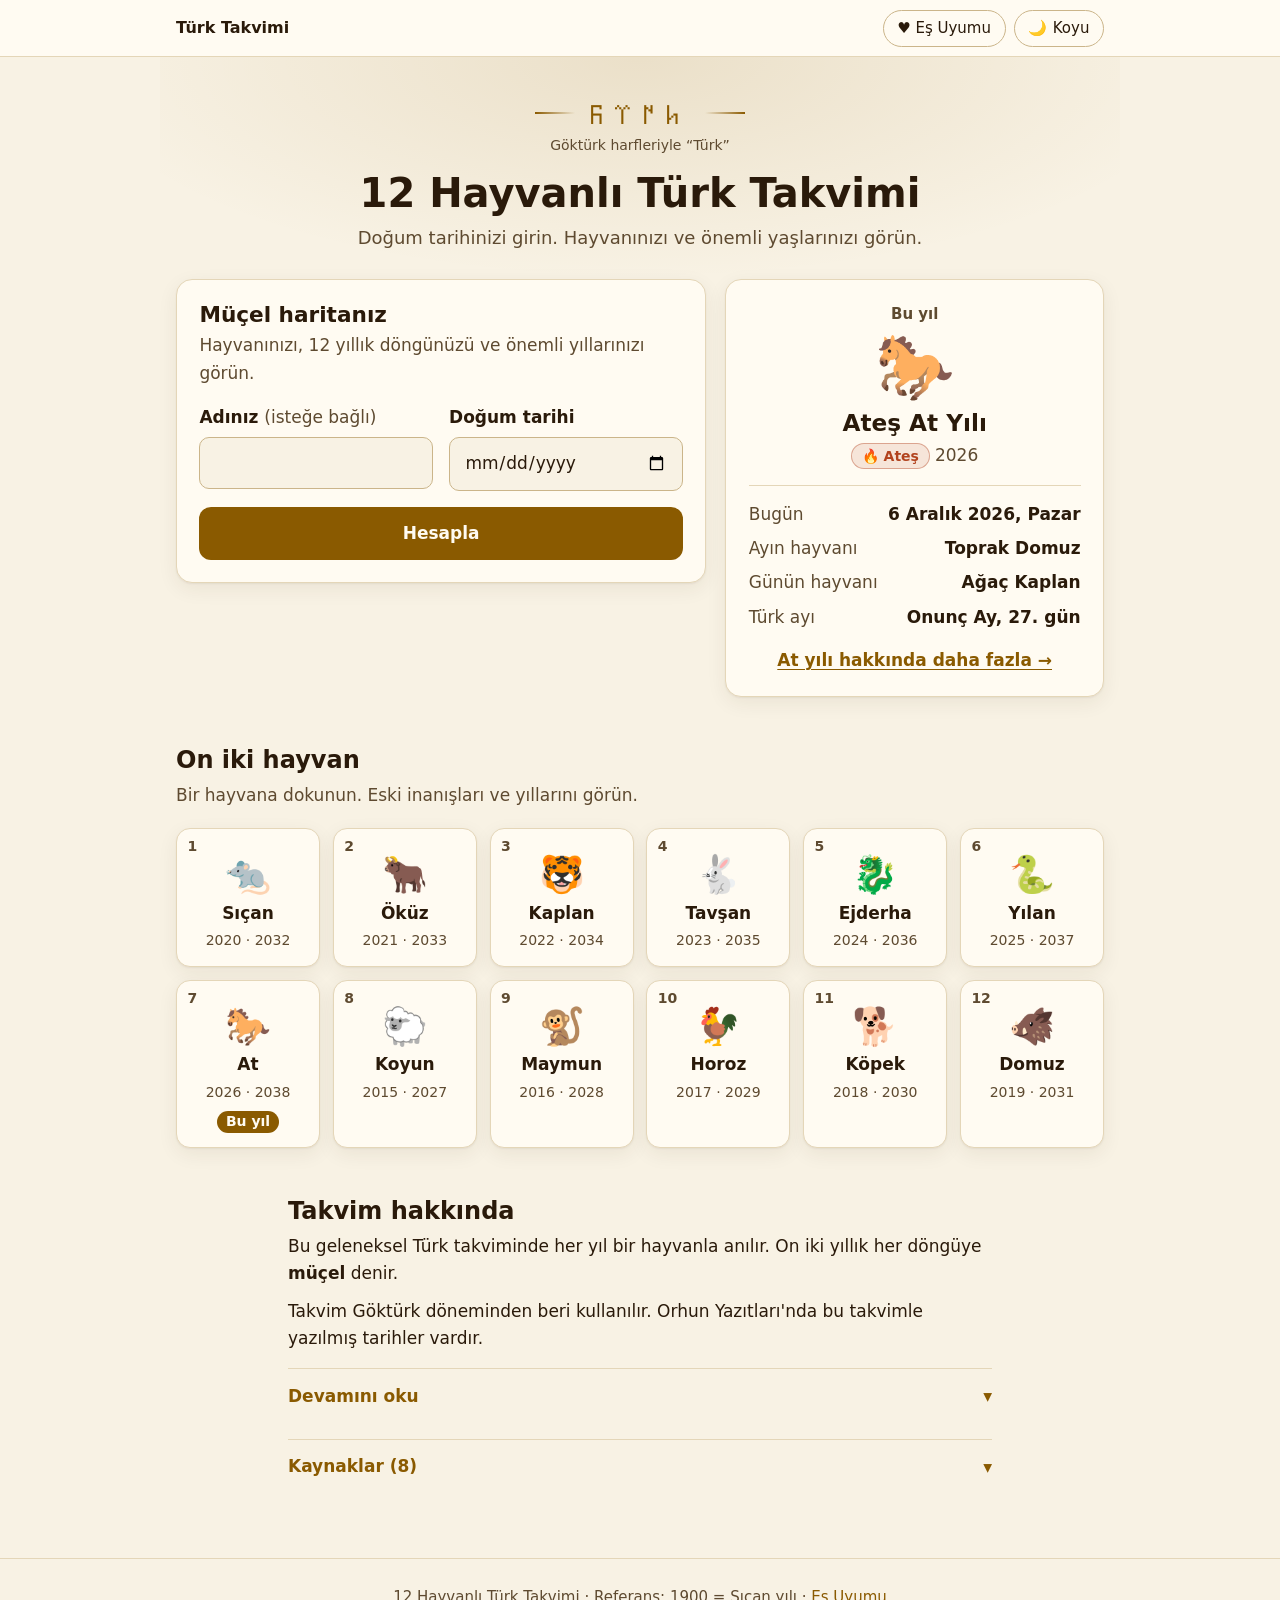
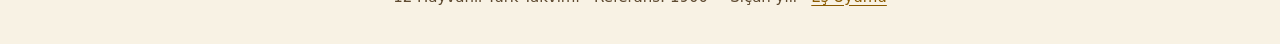
==== commit 1fe8cff2: "Main page: müçel life map, 12-year wheel and honest readings - Fix the day animal: 1 January 1900 is" ====
--- a/index.html
+++ b/index.html
@@ -88,6 +88,73 @@
     .result-block > h3 { font-size: 1.35rem; }
     .result-block > p.muted { margin-top: 0.2rem; }
 
+    /* Müçel çarkı */
+    .wheel {
+      --seg: 3.9rem;
+      container-type: inline-size;
+      position: relative;
+      width: min(100%, 23rem);
+      aspect-ratio: 1;
+      margin: 1.2rem auto 0.6rem;
+    }
+
+    .wheel::before {
+      content: "";
+      position: absolute;
+      inset: calc(var(--seg) / 2);
+      border-radius: 50%;
+      border: 2px dashed var(--line-strong);
+    }
+
+    .wheel-seg {
+      --r: calc(50cqw - var(--seg) / 2 - 4px);
+      position: absolute;
+      left: 50%;
+      top: 50%;
+      width: var(--seg);
+      height: var(--seg);
+      margin: calc(var(--seg) / -2) 0 0 calc(var(--seg) / -2);
+      transform: rotate(var(--a)) translateY(calc(-1 * var(--r))) rotate(calc(-1 * var(--a)));
+      display: flex;
+      flex-direction: column;
+      align-items: center;
+      justify-content: center;
+      line-height: 1.15;
+      border-radius: 50%;
+      border: 3px solid var(--c);
+      background: var(--surface);
+      color: var(--text);
+      cursor: pointer;
+    }
+
+    .wheel-seg[aria-pressed="true"] { background: color-mix(in srgb, var(--c) 22%, var(--surface)); }
+    .wheel-seg.is-now { box-shadow: 0 0 0 4px var(--accent); }
+    .ws-icon { font-size: 1.3rem; }
+    .ws-year { font-size: 0.875rem; font-weight: 700; }
+
+    .wheel-center {
+      position: absolute;
+      inset: 29%;
+      display: flex;
+      flex-direction: column;
+      align-items: center;
+      justify-content: center;
+      text-align: center;
+      border-radius: 50%;
+      background: var(--sunken);
+    }
+
+    .wc-icon { font-size: 2.3rem; line-height: 1.1; }
+    .wc-title { font-size: 1.15rem; font-weight: 700; }
+    .wc-sub { font-size: 0.9375rem; color: var(--muted); }
+    .wheel-legend { justify-content: center; }
+
+    .year-detail { display: grid; gap: 0.6rem; border-left: 6px solid var(--accent); }
+    .yd-title { display: flex; flex-wrap: wrap; align-items: center; gap: 0.4rem; font-size: 1.2rem; }
+    .year-detail .ix-list { margin-top: 0; }
+    .tone-line { display: flex; flex-wrap: wrap; align-items: center; gap: 0.5rem; }
+    .focus-card h4 { font-size: 1.25rem; margin: 0.15rem 0 0.4rem; }
+
     /* Üç sütun */
     .pillars {
       display: grid;
@@ -409,8 +476,8 @@
   <!-- Form + Bu yıl -->
   <div class="wrap intro-grid">
     <section class="card form-card" aria-labelledby="formTitle">
-      <h2 id="formTitle">Kritik yaş haritanız</h2>
-      <p>Hayatınızdaki dönüm yaşlarını ve o yılların hayvanlarını görün.</p>
+      <h2 id="formTitle">Müçel haritanız</h2>
+      <p>Hayvanınızı, 12 yıllık döngünüzü ve önemli yıllarınızı görün.</p>
       <form id="birthForm" onsubmit="calcCritical(event)" novalidate>
         <div class="form-row">
           <div class="field">
@@ -423,14 +490,6 @@
             <p class="field-error" id="dateError" role="alert" hidden></p>
           </div>
         </div>
-        <fieldset class="field">
-          <legend>Cinsiyet</legend>
-          <div class="seg">
-            <button type="button" class="seg-btn" id="genderF" aria-pressed="true" onclick="selectGender('female')">♀ Kadın</button>
-            <button type="button" class="seg-btn" id="genderM" aria-pressed="false" onclick="selectGender('male')">♂ Erkek</button>
-          </div>
-          <p class="field-hint">Kadınlarda 7, erkeklerde 8 yıllık beden döngüsü kullanılır.</p>
-        </fieldset>
         <button type="submit" class="btn btn-primary btn-block" id="calcBtn">Hesapla</button>
       </form>
     </section>
@@ -474,6 +533,7 @@
       <div class="more-body">
         <p>Türk halklarının doğa, hayvan ve zaman anlayışına dayanan bu geleneksel takvim sisteminde her yıl bir hayvanla simgelenir ve <strong>müçel</strong> adı verilen 12 yıllık döngülerden oluşur. Bu sistem yalnızca bir takvim değil; aynı zamanda bir dünya görüşü, mitoloji, kehanet aracı ve kişilik göstergesi olarak da tanımlanmaktadır.</p>
         <p><strong>Köken:</strong> <a href="https://tr.wikipedia.org/wiki/Orhun_yaz%C4%B1tlar%C4%B1" target="_blank" rel="noopener">Orhun Yazıtları</a>'nda "Kül Tigin Koyun Yılının on yedinci gününde öldü" gibi ifadeler bu takvimin Göktürk döneminde yaygın biçimde kullanıldığını kanıtlar. En eski yazılı kaynaklardan biri Kaşgarlı Mahmud'un <a href="https://tr.wikipedia.org/wiki/Divan%C3%BC_L%C3%BC%C4%9Fat-it-T%C3%BCrk" target="_blank" rel="noopener">Divanü Lüğat-it-Türk</a>'üdür. Kaşgarlı, bir Türk hakanının savaşın hangi yılda olduğunu sorunca danışmanlarının hatırlayamaması üzerine her yıla bir hayvan adı verilmesini emrettiğini anlatır.</p>
+        <p><strong>Müçel yaşları:</strong> Doğum hayvanınız her 12 yılda bir geri döner: 12, 24, 36… yaşlarda. Geleneksel sayımda anne karnındaki yıl da sayılır; bu yüzden bu yaşlar 13, 25, 37… diye söylenir. Kazak ve Kırgız geleneğinde müçel yılları dikkatle karşılanır. Döngünün ortasında, 6 yıl sonra, karşıt hayvanın yılı gelir.</p>
         <p><strong>Müçel:</strong> 12 yıllık her döngüye Türkçede müçel, Kazakçada müşel, Kırgızcada müçöl, Hakascada müçe denir. Gün de 12'ye bölünür; her birime çağ adı verilir. Aylar yalnızca sayısal sırayla adlandırılır (Aram ay, İkinç ay… Çakşaput ay).</p>
       </div>
     </details>
@@ -645,42 +705,7 @@
   ];
 
   // ── Critical milestone data ──────────────────────────────────────
-  const FEMALE_MILESTONES = [
-    { age: 7,  type: 'biyolojik',  title: 'Fiziksel ve Ruhsal Gelişim',      desc: 'Fiziksel ve ruhsal gelişimin ilk evresi; benliğin ilk filizlenmesi.' },
-    { age: 9,  type: 'norolojik',  title: '1. Beyin Güncellemesi',           desc: 'Ergenliğe nörolojik hazırlık. Beyin yeni bağlantılar kurarak yeniden yapılanıyor.' },
-    { age: 14, type: 'biyolojik',  title: 'Ergenlik',                        desc: 'Fiziksel değişimin hızlandığı dönüşüm eşiği.' },
-    { age: 21, type: 'biyolojik',  title: 'Biyolojik Zirvenin Başlangıcı',  desc: 'Biyolojik ve fiziksel zirvenin başlangıcı; tam yetişkinliğe adım.' },
-    { age: 28, type: 'biyolojik',  title: 'Fiziksel Zirve',                  desc: 'Fiziksel kapasitenin ve doğurganlığın en üst noktası.' },
-    { age: 32, type: 'norolojik',  title: '2. Beyin Güncellemesi',           desc: 'Stabil yetişkin modu. Mantık ve duygu dengesi yeniden kuruluyor.' },
-    { age: 35, type: 'biyolojik',  title: 'Form Değişimi',                   desc: 'Biyolojik enerjinin form değiştirmeye ve hafifçe yavaşlamaya başlaması.' },
-    { age: 42, type: 'biyolojik',  title: 'Ruhsal Derinleşme',              desc: 'Ruhsal derinleşme ve orta yaş farkındalığı; öncelikler yeniden şekilleniyor.' },
-    { age: 49, type: 'biyolojik',  title: 'Bilgelik Çağı',                  desc: 'Bilgelik çağına geçiş; geleneksel olarak menopoz başlangıcı.' },
-    { age: 56, type: 'biyolojik',  title: 'İkinci Bahar',                    desc: 'İkinci bahar; ruhsal yenilenme ve dinginlik dönemi.' },
-    { age: 60, type: 'kozmolojik', title: 'Büyük Devrin Tamamlanması',      desc: 'Doğduğunuz hayvan-element kombinasyonuna yeniden girilen "ikinci doğum" yılı.' },
-    { age: 63, type: 'biyolojik',  title: 'Derin Zihinsel Olgunluk',        desc: 'Derin zihinsel olgunluk ve içsel huzur dönemi.' },
-    { age: 66, type: 'norolojik',  title: '3. Beyin Güncellemesi',          desc: 'Erken yaşlanma; yapısal reorganizasyon.' },
-    { age: 70, type: 'biyolojik',  title: 'Aktarım Dönemi',                 desc: 'Hayatın getirdiklerini kabullenme ve bilgelik aktarımı dönemi.' },
-    { age: 83, type: 'norolojik',  title: '4. Beyin Güncellemesi',          desc: 'Geç yaşlanma; beynin son ve kalıcı yapılanması.' },
-  ];
-
-  const MALE_MILESTONES = [
-    { age: 8,  type: 'biyolojik',  title: 'Fiziksel Gelişimin İlk Evresi', desc: 'Fiziksel gelişimin ilk belirgin evresi; güç ve form oluşmaya başlıyor.' },
-    { age: 9,  type: 'norolojik',  title: '1. Beyin Güncellemesi',         desc: 'Beyin yeniden yapılanıyor; ergenliğe nörolojik hazırlık.' },
-    { age: 16, type: 'biyolojik',  title: 'Ergenlik',                      desc: 'Fiziksel gücün tam anlamıyla uyanışı.' },
-    { age: 24, type: 'biyolojik',  title: 'Biyolojik Zirve',               desc: 'Maksimum fiziksel güç ve dayanıklılık.' },
-    { age: 32, type: 'kesisim',    title: '⚡ Büyük Kesişim',              desc: 'Hem 4. biyolojik döngü hem 2. beyin güncellemesi aynı anda. Gençlikten stabil erkekliğe, mantıksal zirveye geçiş.' },
-    { age: 40, type: 'biyolojik',  title: 'Zihinsel / Ruhsal Kayma',      desc: 'Enerjinin fizikselden zihinsel ve ruhsal alana kaymaya başladığı dönüm noktası.' },
-    { age: 48, type: 'biyolojik',  title: 'Orta Yaş Olgunluğu',           desc: 'Stratejik düşünme ve deneyim olgunluğu.' },
-    { age: 56, type: 'biyolojik',  title: 'Bilgelik Çağı',                desc: 'Ruhsal derinleşme ve tecrübe olgunluğu.' },
-    { age: 60, type: 'kozmolojik', title: 'Büyük Devrin Tamamlanması',    desc: '60 yıllık zodyak çarkının sıfırlanması; doğum yılı enerji kombinasyonuna geri dönüş.' },
-    { age: 64, type: 'biyolojik',  title: 'İkinci Bahar',                  desc: 'Enerjinin farklı bir formda yeniden canlanması.' },
-    { age: 66, type: 'norolojik',  title: '3. Beyin Güncellemesi',         desc: 'Erken yaşlanma; yapısal yavaşlama ve yeniden örgütlenme.' },
-    { age: 72, type: 'biyolojik',  title: 'Derin Bilgelik',                desc: 'Derin bilgelik ve tecrübe aktarımı.' },
-    { age: 80, type: 'biyolojik',  title: 'Kabulleniş',                    desc: 'Fiziksel sınırların kabullenişi; ruhu önde tutan varoluş.' },
-    { age: 83, type: 'norolojik',  title: '4. Beyin Güncellemesi',         desc: 'Geç yaşlanma; beynin son ve kalıcı yapılanma formu.' },
-  ];
-
-  // ── Türkçe ilgi hâli ekleri (Su'yun, Toprak'ın, Köpek'in…) ─────────
+  // ── Türkçe ekler (Su'yun, Toprak'ın / Su'yu, Toprak'ı…) ──────────
   const GENITIVE = {
     'Metal': "Metal'in", 'Su': "Su'yun", 'Ağaç': "Ağaç'ın", 'Ateş': "Ateş'in", 'Toprak': "Toprak'ın",
     'Maymun': "Maymun'un", 'Horoz': "Horoz'un", 'Köpek': "Köpek'in", 'Domuz': "Domuz'un",
@@ -688,34 +713,165 @@
     'Ejderha': "Ejderha'nın", 'Yılan': "Yılan'ın", 'At': "At'ın", 'Koyun': "Koyun'un",
   };
 
+  const ACCUSATIVE = {
+    'Metal': "Metal'i", 'Su': "Su'yu", 'Ağaç': "Ağaç'ı", 'Ateş': "Ateş'i", 'Toprak': "Toprak'ı",
+  };
+
   function gen(name) {
     return GENITIVE[name] || `${name}'in`;
   }
 
-  function generateReading(milestone, animalIdx, year) {
-    const animal = ANIMALS[animalIdx];
-    const ae     = ANIMAL_ENERGIES[animalIdx];
-    const elem   = getElement(year);
-    const ed     = ELEMENT_DATA[elem.name];
-    const combo  = `${elem.name} ${animal.name}`;
-
-    const t = {
-      norolojik:  `Beyninizin yeni bir yapıya kavuştuğu bu kritik dönemde, ${gen(elem.name)} ${ed.energy} enerjisi zihinsel dönüşümünüze ${ed.gift} katıyor. ${gen(animal.name)} ${ae.energy} doğası bu ${combo} yılını fark yaratacak içgörüler için bereketli kılıyor.`,
-      biyolojik:  `${gen(elem.name)} ${ed.energy} gücü bu dönemin enerjisini besliyor; ${ed.gift} ön plana çıkıyor. ${gen(animal.name)} ${ae.energy} karakteri bu ${combo} yılını ${ae.gift} açısından özellikle anlamlı ve güçlü kılıyor.`,
-      kozmolojik: `60 yıllık büyük kozmik döngü kapanıyor. Doğduğunuz ${combo} yılının enerjisine yeniden adım atıyorsunuz. Bu "ikinci doğum" eşiğinde ${ed.gift} ve ${ae.gift} bir araya gelerek hayatınızın yeni ve derin bir bölümünü açıyor.`,
-      kesisim:    `Bu, yaşamınızdaki en güçlü dönüm noktalarından biridir. Biyolojik döngü ve beyin güncellemesi aynı anda zirvede. ${gen(elem.name)} ${ed.energy} gücü ve ${gen(animal.name)} ${ae.energy} enerjisi bu büyük kesişimde birleşiyor — ${ed.gift} ile ${ae.gift} size eşsiz bir kapı aralıyor.`,
-    };
-    return t[milestone.type] || t.biyolojik;
+  // ── Müçel haritası ───────────────────────────────────────────────
+  // Hayvanınız her 12 yılda bir döner: müçel yılı (12, 24, 36… yaş).
+  // 6 yıl sonra karşıt hayvanın yılı gelir: zıt yıl (6, 18, 30… yaş).
+  // Üçlü uyum hayvanlarının yılları destek, gizli dostun yılı sessiz destek getirir.
+
+  // İlişki değerleri — eş uyumu sayfasıyla aynı
+  const REL_VALUE = { trine: 1, secret: 1, same: 0.5, neutral: 0, clash: -1 };
+
+  // Element döngüleri: besleme (Ağaç → Ateş → Toprak → Metal → Su → Ağaç)
+  // ve sınırlama (Ağaç → Toprak → Su → Ateş → Metal → Ağaç)
+  const ELEM_ORDER = ['Ağaç', 'Ateş', 'Toprak', 'Metal', 'Su'];
+  const ELEM_VALUE = { besler: 1, ayni: 0.5, verir: 0, yonetir: 0, sinirlar: -1 };
+
+  function elementRelation(yearElem, selfElem) {
+    const i = ELEM_ORDER.indexOf(yearElem);
+    const j = ELEM_ORDER.indexOf(selfElem);
+    if (i === j) return 'ayni';
+    if ((i + 1) % 5 === j) return 'besler';     // yılın elementi sizi besler
+    if ((j + 1) % 5 === i) return 'verir';      // siz yılın elementini beslersiniz
+    if ((i + 2) % 5 === j) return 'sinirlar';   // yılın elementi sizi sınırlar
+    return 'yonetir';                            // siz yılın elementini sınırlarsınız
+  }
+
+  const ELEM_TEXT = {
+    besler:   (e, s) => `${e}, ${ACCUSATIVE[s]} besler. Enerji ve destek gelir.`,
+    ayni:     ()     => 'Aynı element: gücünüz artar.',
+    verir:    (e)    => `Siz ${ACCUSATIVE[e]} beslersiniz. Bu yıl emek ve cömertlik ister.`,
+    yonetir:  (e)    => `Siz ${ACCUSATIVE[e]} sınırlarsınız. Çabayla kazanç gelir.`,
+    sinirlar: (e, s) => `${e}, ${ACCUSATIVE[s]} sınırlar. Baskı hissedebilirsiniz; sabırlı olun.`,
+  };
+
+  const TONES = {
+    destek: { label: 'Destek yılı', cls: 'tone-green' },
+    denge:  { label: 'Dengeli yıl', cls: 'tone-neutral' },
+    dikkat: { label: 'Dikkat yılı', cls: 'tone-red' },
+  };
+
+  // Yıl türleri (doğum hayvanına göre)
+  const TYPE_META = {
+    mucel: { label: 'Müçel yılı',   hint: 'hayvanınız döner' },
+    buyuk: { label: 'Büyük müçel',  hint: 'hayvan ve element birlikte döner (60 yaş)' },
+    zit:   { label: 'Zıt yıl',      hint: 'karşıt hayvanın yılı' },
+    uyum:  { label: 'Uyum yılı',    hint: 'üçlü uyum hayvanının yılı' },
+    dost:  { label: 'Dost yılı',    hint: 'gizli dostun yılı' },
+  };
+
+  // 12 yıllık dönemler (her müçelle yeni bir dönem başlar)
+  const CHAPTERS = [
+    { name: 'Çocukluk',     desc: 'Aile, oyun ve büyüme yılları.' },
+    { name: 'Gençlik',      desc: 'Kimlik, okul ve ilk bağımsız adımlar.' },
+    { name: 'Kuruluş',      desc: 'İş, ev ve ortaklıkların kurulduğu yıllar.' },
+    { name: 'Olgunlaşma',   desc: 'Sorumluluk ve derinleşme yılları.' },
+    { name: 'Deneyim',      desc: 'Birikimin meyve verdiği yıllar.' },
+    { name: 'İkinci bahar', desc: 'Büyük müçelden sonra yeni bir başlangıç.' },
+    { name: 'Bilgelik',     desc: 'Bilginin yeni kuşaklara aktarıldığı yıllar.' },
+    { name: 'Aksakallık',   desc: 'Saygı, huzur ve uzun ömür yılları.' },
+  ];
+
+  function chapterOf(age) {
+    return CHAPTERS[Math.min(Math.floor(Math.max(age, 0) / 12), CHAPTERS.length - 1)];
+  }
+
+  function yearType(ixType, age) {
+    if (ixType === 'same')   return age === 0 ? null : age % 60 === 0 ? 'buyuk' : 'mucel';
+    if (ixType === 'clash')  return 'zit';
+    if (ixType === 'trine')  return 'uyum';
+    if (ixType === 'secret') return 'dost';
+    return null;
+  }
+
+  // Bir yılın kişiye etkisi: üç doğum hayvanıyla ilişki + element ilişkisi
+  function readYear(year, ctx) {
+    const idx   = animalIndex(year);
+    const name  = ANIMALS[idx].name;
+    const elem  = getElement(year);
+    const ixY   = getInteraction(name, ctx.yearAnimal);
+    const ixM   = getInteraction(name, ctx.monthAnimal);
+    const ixD   = getInteraction(name, ctx.dayAnimal);
+    const er    = elementRelation(elem.name, ctx.selfElement);
+    const score = REL_VALUE[ixY.type] + REL_VALUE[ixM.type] + REL_VALUE[ixD.type] + ELEM_VALUE[er];
+    const tone  = score >= 1.5 ? 'destek' : score <= -1 ? 'dikkat' : 'denge';
+    const age   = year - ctx.birthYear;
+    return { year, age, idx, animal: ANIMALS[idx], elem, ixY, ixM, ixD, er, score, tone, type: yearType(ixY.type, age) };
+  }
+
+  function relationText(r, ctx) {
+    const A = r.animal.name, B = ctx.yearAnimal;
+    if (r.age === 0) return `Doğduğunuz yıl. ${A} sizin doğum hayvanınızdır.`;
+    switch (r.ixY.type) {
+      case 'same':
+        return `${A} yılı geri döndü: bu sizin müçel yılınız. Yeni bir 12 yıllık dönem başlar. Gelenekte bu yıl dikkatle ve paylaşarak karşılanır.`;
+      case 'clash':
+        return `${A}, doğum hayvanınız ${B} ile karşıttır. Bu yıl gerilim ve değişim getirebilir. Acele kararlardan kaçının.`;
+      case 'trine': {
+        const t = TRINES.find(t => t.names.includes(A) && t.names.includes(B));
+        return `${A} ve ${B} aynı üçlüdedir (${t.label}). Bu yıl destek ve akış getirir.`;
+      }
+      case 'secret':
+        return `${A}, ${gen(B)} gizli dostudur. Bu yıl sessiz bir destek gelir.`;
+      default:
+        return `${A} yılı, ${B} için nötrdür. Sakin ve dengeli bir yıl.`;
+    }
+  }
+
+  function elementText(r, ctx) {
+    return `Yılın elementi ${r.elem.name}, sizinki ${ctx.selfElement}. ` + ELEM_TEXT[r.er](r.elem.name, ctx.selfElement);
+  }
+
+  // Bir yılın dürüst yorumu: ilişki, element, diğer sütunlar ve genel ton
+  function yearReadingHTML(r, ctx) {
+    const row = (label, animal, ix) =>
+      `<li><span class="muted">${label} (${animal}):</span> ${ixChipShort(ix)}</li>`;
+    return `
+      <p>${relationText(r, ctx)}</p>
+      <p>${elementText(r, ctx)}</p>
+      <p class="muted">Diğer sütunlarınızla:</p>
+      <ul class="ix-list">
+        ${row('Ay hayvanınız', ctx.monthAnimal, r.ixM)}
+        ${row('Gün hayvanınız', ctx.dayAnimal, r.ixD)}
+      </ul>
+      <p class="tone-line">Genel: ${toneChip(r.tone)}</p>`;
+  }
+
+  // Zaman çizgisi ve yapay zekâ için önemli yıllar (1–96 yaş)
+  function keyYears(ctx, types) {
+    const list = [];
+    for (let age = 1; age <= 96; age++) {
+      const r = readYear(ctx.birthYear + age, ctx);
+      if (r.type && types.includes(r.type)) list.push(r);
+    }
+    return list;
+  }
+
+  // n. müçel = n. 12 yıllık dönem (0–11 yaş 1. müçel). Müçel yılı bir dönemi kapatır, yenisini açar.
+  function milestoneTitle(r) {
+    const n = Math.round(r.age / 12);
+    if (r.type === 'buyuk') return `Büyük müçel · ${chapterOf(r.age).name} başlar`;
+    if (r.type === 'mucel') return `${n}. müçel tamamlanır · ${chapterOf(r.age).name} başlar`;
+    if (r.type === 'zit')   return `Zıt yıl · ${Math.floor(r.age / 12) + 1}. müçelin ortası`;
+    return r.type ? TYPE_META[r.type].label : 'Yıl';
+  }
+
+  function milestoneDesc(r) {
+    const ch = chapterOf(r.age);
+    if (r.type === 'buyuk') return `Hayvanınız ve elementiniz birlikte geri döner: 60 yıllık büyük döngü tamamlanır. Gelenekte ikinci doğum sayılır. Yeni dönem: ${ch.name}.`;
+    if (r.type === 'mucel') return `${Math.round(r.age / 12)}. müçeliniz tamamlanır. Yeni dönem: ${ch.name}. ${ch.desc}`;
+    if (r.type === 'zit')   return `Dönemin tam ortası: ${ch.name} döneminin dönüm noktası.`;
+    return '';
   }
 
   // ── Görünüm yardımcıları ─────────────────────────────────────────
-  const TYPE_META = {
-    biyolojik:  { label: 'Biyolojik',     hint: 'beden döngüsü' },
-    norolojik:  { label: 'Nörolojik',     hint: 'beyin güncellemesi' },
-    kozmolojik: { label: 'Kozmolojik',    hint: '60 yıllık büyük döngü' },
-    kesisim:    { label: 'Büyük kesişim', hint: 'beden ve beyin döngüsü aynı yıl' },
-  };
-
   const IX_SHORT = {
     trine:   '✨ Uyum',
     secret:  '🤝 Gizli dost',
@@ -732,11 +888,6 @@
     return s.charAt(0).toLocaleUpperCase('tr') + s.slice(1);
   }
 
-  // "⚡ Büyük Kesişim" → "Büyük Kesişim" (⚡ burada gerilim anlamına gelir)
-  function cleanTitle(title) {
-    return title.replace(/^⚡\s*/, '');
-  }
-
   function elemChip(name) {
     const ed = ELEMENT_DATA[name];
     if (!ed) return `<span class="chip">✦ ${name}</span>`;
@@ -744,20 +895,15 @@
   }
 
   function typeChip(type) {
-    const tm = TYPE_META[type] || TYPE_META.biyolojik;
-    return `<span class="chip t-${type}">${tm.label}</span>`;
+    return type ? `<span class="chip t-${type}">${TYPE_META[type].label}</span>` : '';
+  }
+
+  function toneChip(tone) {
+    return `<span class="chip ${TONES[tone].cls}">${TONES[tone].label}</span>`;
   }
 
   function ixChipShort(ix) {
     return `<span class="chip ix-${ix.type}">${IX_SHORT[ix.type]}</span>`;
-  }
-
-  let selectedGender = 'female';
-
-  function selectGender(g) {
-    selectedGender = g;
-    document.getElementById('genderF').setAttribute('aria-pressed', g === 'female');
-    document.getElementById('genderM').setAttribute('aria-pressed', g === 'male');
   }
 
   function setDateError(message) {
@@ -769,6 +915,8 @@
     if (message) input.focus();
   }
 
+  let _mucel = null;   // son hesaplamanın bağlamı (çark tıklamaları için)
+
   function calcCritical(event) {
     if (event) event.preventDefault();
     const val = document.getElementById('birthDate').value;
@@ -786,8 +934,8 @@
     }
     setDateError('');
 
-    const milestones  = selectedGender === 'female' ? FEMALE_MILESTONES : MALE_MILESTONES;
     const currentYear = new Date().getFullYear();
+    const thisYear    = getSolarYear(new Date());      // şu anki hayvan yılı
 
     // Doğum kartı — Modül 2 ile Gerçek Yıl kullanılır
     const birthAnimalIdx = animalIndex(gercekYil);
@@ -803,23 +951,23 @@
     const over60     = currentAge >= 60;
     const name       = (document.getElementById('nameInput')?.value || '').trim();
 
-    // Her kritik yaş için yıl, hayvan ve zaman bilgisi
-    const items = milestones.map((m, idx) => {
-      const critYear  = gercekYil + m.age;
-      const animalIdx = animalIndex(critYear);
-      const diff      = critYear - currentYear;
-      return {
-        m, idx, critYear, animalIdx, diff,
-        animal:    ANIMALS[animalIdx],
-        elem:      getElement(critYear),
-        isPast:    diff < -1,
-        isPresent: Math.abs(diff) <= 1,
-        isFuture:  diff > 1,
-      };
-    });
-    const presentItems = items.filter(it => it.isPresent);
-    const nextItem     = items.find(it => it.isFuture) || null;
-    const ctx = { birthAnimal, birthElem, birthMonthP, birthDayP };
+    const ctx = {
+      birthYear:   gercekYil,
+      yearAnimal:  birthAnimal.name,
+      monthAnimal: birthMonthP.animal,
+      dayAnimal:   birthDayP.animal,
+      selfElement: birthElem.name,
+      icon:        birthAnimal.icon,
+    };
+
+    // Şu anki müçel dönemi
+    const ageNow        = thisYear - gercekYil;
+    const cycleNo       = Math.floor(ageNow / 12) + 1;
+    const cycleStart    = gercekYil + (cycleNo - 1) * 12;
+    const nextMucelYear = cycleStart + 12;
+    const nextZit       = keyYears(ctx, ['zit']).find(r => r.year > thisYear) || null;
+    const nextMucel     = readYear(nextMucelYear, ctx);
+    _mucel = { ctx, cycleStart, thisYear };
 
     // ── Özet kartı ────────────────────────────────────────────────
     const solarNote = gercekYil !== birthYear
@@ -844,39 +992,61 @@
         </div>
       </div>`;
 
-    // ── Şu an ve sıradaki ────────────────────────────────────────
-    const focusCards = presentItems.map(it => focusCardHTML(it, 'Şu an · ' + whenText(it)));
-    if (nextItem) focusCards.push(focusCardHTML(nextItem, `Sıradaki · ${whenText(nextItem)}`));
-    if (focusCards.length) html += `<div class="focus-grid">${focusCards.join('')}</div>`;
+    // ── Müçel çarkı ──────────────────────────────────────────────
+    html += `
+      <section class="result-block reveal" style="--i:1">
+        <h3>Müçel çarkınız</h3>
+        <p class="muted">Hayvanınız her 12 yılda bir döner. Buna müçel denir. Şu an ${cycleNo}. müçel dönemindesiniz: ${chapterOf(ageNow).name} (${cycleStart}–${cycleStart + 11}).</p>
+        ${wheelHTML(ctx, cycleStart, thisYear, cycleNo)}
+        ${wheelLegendHTML()}
+        <div class="card year-detail" id="yearDetail" aria-live="polite">${yearDetailHTML(readYear(thisYear, ctx), ctx, thisYear)}</div>
+      </section>`;
+
+    // ── Sıradaki önemli yıllar ───────────────────────────────────
+    const nextCards = [nextCardHTML(nextMucel, 'Sıradaki müçel yılınız', ctx)];
+    if (nextZit) nextCards.push(nextCardHTML(nextZit, 'Sıradaki zıt yıl', ctx));
+    html += `
+      <section class="result-block reveal" style="--i:2">
+        <h3>Sıradaki önemli yıllar</h3>
+        <div class="focus-grid">${nextCards.join('')}</div>
+      </section>`;
 
     // ── Üç sütun ─────────────────────────────────────────────────
     html += `
-      <section class="result-block reveal" style="--i:2">
+      <section class="result-block reveal" style="--i:3">
         <h3>Üç sütununuz</h3>
         <p class="muted">Doğum anınız üç hayvanla okunur: yıl, ay ve gün.</p>
         <div class="pillars">
-          ${pillarHTML('Vitrin', 'yıl', 'Dışa yansıyan yüzünüz: aile mirası ve genel yaşam çerçevesi.', birthElem.name, birthAnimal.name, birthAnimal.icon)}
-          ${pillarHTML('İç Dünya', 'ay', 'Duygusal temeliniz. Gençlikte (0–24 yaş) ve aşk hayatında güçlüdür.', birthMonthP.element, birthMonthP.animal, birthMonthAnim.icon)}
-          ${pillarHTML('Öz Kimlik', 'gün', 'Gerçek hayvanınız. 32 yaştan sonra öne çıkar: öz kimlik ve evlilik.', birthDayP.element, birthDayP.animal, birthDayAnim.icon)}
+          ${pillarHTML('Vitrin', 'yıl', 'Dışa yansıyan yüzünüz: aile mirası ve toplumdaki yeriniz.', birthElem.name, birthAnimal.name, birthAnimal.icon)}
+          ${pillarHTML('İç Dünya', 'ay', 'Duygusal temeliniz: sevgi, yakın ilişkiler ve iç huzur.', birthMonthP.element, birthMonthP.animal, birthMonthAnim.icon)}
+          ${pillarHTML('Öz Kimlik', 'gün', 'Gerçek hayvanınız: öz benliğiniz ve eş ilişkiniz.', birthDayP.element, birthDayP.animal, birthDayAnim.icon)}
         </div>
         <h4 class="ix-title">Sütunlarınızın uyumu</h4>
         ${interactionsHTML(birthAnimal.name, birthMonthP.animal, birthDayP.animal)}
         ${legendHTML()}
       </section>`;
 
-    // ── Hayat çizgisi ────────────────────────────────────────────
+    // ── Hayat çizgisi: müçel ve zıt yıllar ──────────────────────
+    const lifeItems = keyYears(ctx, ['mucel', 'buyuk', 'zit']);
+    const nextItem  = lifeItems.find(r => r.year > thisYear) || null;
     html += `
-      <section class="result-block reveal" style="--i:3">
+      <section class="result-block reveal" style="--i:4">
         <h3>Hayat çizginiz</h3>
-        <p class="muted">Bir satıra dokunun. O yaşın anlamını ve yorumunu görün.</p>
-        ${typeLegendHTML(milestones)}
-        ${timelineHTML(items, ctx, nextItem)}
+        <p class="muted">Müçel yılları yeni bir dönem açar. Zıt yıllar dönemin ortasıdır. Bir satıra dokunun ve yorumunu görün.</p>
+        ${typeLegendHTML(['mucel', 'zit', 'buyuk'])}
+        ${timelineHTML(lifeItems, nextItem)}
       </section>`;
 
-    // ── Yapay Zeka Özeti ──────────────────────────────────────────
+    // ── Yapay zekâ için veri (alan adları eski sürümle uyumlu) ───
+    const toAI = r => ({
+      age: r.age, title: milestoneTitle(r), type: r.type || 'notr',
+      critYear: r.year, animal: r.animal.name, element: r.elem.name, interaction: r.ixY.type,
+      isPast: r.year < currentYear - 1, isPresent: Math.abs(r.year - currentYear) <= 1,
+      score: r.score, tone: r.tone, elementRelation: r.er,
+    });
+    const allMilestones = keyYears(ctx, ['mucel', 'buyuk', 'zit', 'uyum', 'dost']).map(toAI);
     window._aiData = {
-      name: (document.getElementById('nameInput')?.value || '').trim(),
-      gender: selectedGender,
+      name,
       birthDate: val,
       birthYear: gercekYil,
       yearPillar:  { animal: birthAnimal.name,   element: birthElem.name      },
@@ -889,63 +1059,19 @@
       },
       currentAge,
       over60,
-      allMilestones: (() => {
-        const list = milestones.map(m => {
-          const yr  = gercekYil + m.age;
-          const ai2 = animalIndex(yr);
-          const el  = getElement(yr);
-          const ix  = getInteraction(ANIMALS[ai2].name, birthAnimal.name).type;
-          const entry = {
-            age: m.age, title: m.title, type: m.type, critYear: yr,
-            animal: ANIMALS[ai2].name, element: el.name, interaction: ix,
-            isPast: yr < currentYear - 1, isPresent: Math.abs(yr - currentYear) <= 1,
-          };
-          if (m.type === 'norolojik' || m.type === 'kesisim') {
-            entry.brainScore = calcBrainScore(
-              ANIMALS[ai2].name, birthAnimal.name, birthMonthP.animal, birthDayP.animal
-            );
-          }
-          return entry;
-        });
-        // Beyin güncellemesi sonraki döneme etki eder: bir sonraki biyolojik/kozmolojik milestona skoru aktar
-        let lastBrain = null;
-        list.forEach(e => {
-          if (e.brainScore !== undefined) {
-            lastBrain = { score: e.brainScore, title: e.title, year: e.critYear };
-          } else if (lastBrain !== null) {
-            e.precedingBrainScore = lastBrain.score;
-            e.precedingBrainTitle = lastBrain.title;
-            e.precedingBrainYear  = lastBrain.year;
-            lastBrain = null;
-          }
-        });
-        return list;
-      })(),
-      currentMilestone: milestones
-        .filter(m => Math.abs((gercekYil + m.age) - currentYear) <= 1)
-        .map(m => {
-          const yr = gercekYil + m.age, ai2 = animalIndex(yr), el = getElement(yr);
-          return { age: m.age, title: m.title, type: m.type, critYear: yr,
-                   animal: ANIMALS[ai2].name, element: el.name,
-                   interaction: getInteraction(ANIMALS[ai2].name, birthAnimal.name).type };
-        })[0] || null,
-      nextMilestone: milestones
-        .filter(m => (gercekYil + m.age) > currentYear)
-        .map(m => {
-          const yr = gercekYil + m.age, ai2 = animalIndex(yr), el = getElement(yr);
-          return { age: m.age, title: m.title, type: m.type, critYear: yr,
-                   animal: ANIMALS[ai2].name, element: el.name,
-                   interaction: getInteraction(ANIMALS[ai2].name, birthAnimal.name).type };
-        })[0] || null,
+      mucel: { number: cycleNo, chapter: chapterOf(ageNow).name, startYear: cycleStart, endYear: cycleStart + 11, nextMucelYear },
+      thisYear: toAI(readYear(thisYear, ctx)),
+      allMilestones,
+      currentMilestone: allMilestones.find(m => m.isPresent) || null,
+      nextMilestone:    allMilestones.find(m => m.critYear > currentYear) || null,
     };
 
     // Paylaşım metni (bağlantı her zaman normal sayfaya gider)
-    window._shareText = `${birthAnimal.icon} Doğum hayvanım: ${birthElem.name} ${birthAnimal.name} (12 Hayvanlı Türk Takvimi).`
-      + (nextItem ? ` Sıradaki kritik yaşım: ${nextItem.m.age} – ${cleanTitle(nextItem.m.title)} (${nextItem.critYear}).` : '')
-      + ' Sen de bak:';
+    window._shareText = `${birthAnimal.icon} Doğum hayvanım: ${birthElem.name} ${birthAnimal.name} (12 Hayvanlı Türk Takvimi). `
+      + `Şu an ${cycleNo}. müçelimdeyim. Sıradaki müçel yılım: ${nextMucelYear}. Sen de bak:`;
 
     html += `
-      <section class="result-block reveal" style="--i:4">
+      <section class="result-block reveal" style="--i:5">
         <h3>Kişisel yorum</h3>
         <p class="muted">Yapay zekâ, haritanıza göre kısa bir yorum yazar.</p>
         <button type="button" class="btn btn-secondary btn-block" id="btnAI" onclick="requestAISummary()">${AI_BTN_TEXT}</button>
@@ -957,75 +1083,116 @@
     section.hidden = false;
     markUserAnimal(birthAnimalIdx);
     scrollToEl(section);
-
-    function whenText(it) {
-      if (it.isPresent) return it.diff === 0 ? 'bu yıl' : it.diff < 0 ? 'geçen yıl' : 'gelecek yıl';
-      return it.isPast ? `${-it.diff} yıl önce` : `${it.diff} yıl sonra`;
-    }
-
-    function focusCardHTML(it, label) {
-      return `<article class="card focus-card t-${it.m.type} reveal" style="--i:1">
-        <p class="eyebrow">${label}</p>
-        <h3>${cleanTitle(it.m.title)}</h3>
-        <p class="focus-meta"><span>${it.m.age} yaş · ${it.critYear}</span> ${elemChip(it.elem.name)} <span>${it.animal.icon} ${it.animal.name}</span> ${typeChip(it.m.type)}</p>
-        <p>${it.m.desc}</p>
-        <p>${generateReading(it.m, it.animalIdx, it.critYear)}</p>
-      </article>`;
-    }
-
-    function timelineHTML(list, ctx, next) {
-      const past   = list.filter(it => it.isPast);
-      const coming = list.filter(it => !it.isPast);
-      const today  = `<li class="tl-today">Bugün · ${currentYear}</li>`;
-      let out = '<ol class="tl">';
-      if (past.length) {
-        out += `<li class="tl-past">
-          <details>
-            <summary><span class="tl-marker" aria-hidden="true">🕰️</span> Geçmiş dönemler (${past.length})</summary>
-            <ol class="tl">${past.map((it, n) => timelineItemHTML(it, ctx, next, n)).join('')}</ol>
-          </details>
-        </li>`;
-      }
-      out += today;
-      out += coming.map((it, n) => timelineItemHTML(it, ctx, next, n)).join('');
-      return out + '</ol>';
-    }
-
-    function timelineItemHTML(it, ctx, next, n) {
-      const ixMain = getInteraction(it.animal.name, ctx.birthAnimal.name);
-      const status = it.isPast ? 'is-past' : it.isPresent ? 'is-present' : 'is-future';
-      const isNext = it === next;
-      const flag   = it.isPresent ? '<span class="tl-flag">Şu an</span>' : isNext ? '<span class="tl-flag">Sıradaki</span>' : '';
-      return `<li class="tl-item t-${it.m.type} ${status}${isNext ? ' is-next' : ''} reveal" style="--i:${Math.min(n, 8)}">
+  }
+
+  // ── Müçel çarkı ──────────────────────────────────────────────────
+  // 12 düğme: dönemin ilk yılı (müçel yılı) en üstte, saat yönünde
+  function wheelHTML(ctx, cycleStart, thisYear, cycleNo) {
+    let buttons = '';
+    for (let i = 0; i < 12; i++) {
+      const r   = readYear(cycleStart + i, ctx);
+      const now = r.year === thisYear;
+      const label = `${r.year}, ${r.animal.name} yılı: ${IX_SHORT[r.ixY.type].replace(/^\S+\s/, '')}, ${TONES[r.tone].label}${now ? ', bu yıl' : ''}`;
+      buttons += `<button type="button" class="wheel-seg ix-${r.ixY.type}${now ? ' is-now' : ''}" style="--a:${i * 30}deg"
+          data-year="${r.year}" aria-pressed="${now}" aria-label="${label}">
+          <span class="ws-icon" aria-hidden="true">${r.animal.icon}</span>
+          <span class="ws-year">${r.year}</span>
+        </button>`;
+    }
+    const age0 = cycleStart - ctx.birthYear;
+    return `<div class="wheel" role="group" aria-label="Müçel çarkı: ${cycleStart}–${cycleStart + 11}" onclick="selectWheelYear(event)">
+      ${buttons}
+      <div class="wheel-center" aria-hidden="true">
+        <span class="wc-icon">${ctx.icon}</span>
+        <span class="wc-title">${cycleNo}. müçel</span>
+        <span class="wc-sub">${age0}–${age0 + 11} yaş</span>
+      </div>
+    </div>`;
+  }
+
+  function wheelLegendHTML() {
+    return `<ul class="type-legend wheel-legend">
+      <li><span class="chip ix-same">⭕ Müçel yılı</span></li>
+      <li><span class="chip ix-trine">✨ Uyum</span></li>
+      <li><span class="chip ix-secret">🤝 Gizli dost</span></li>
+      <li><span class="chip ix-clash">⚡ Zıt yıl</span></li>
+      <li><span class="chip ix-neutral">· Nötr</span></li>
+    </ul>`;
+  }
+
+  function yearDetailHTML(r, ctx, thisYear) {
+    const when = r.year === thisYear ? 'Bu yıl'
+               : r.year < thisYear   ? `${thisYear - r.year} yıl önce`
+                                     : `${r.year - thisYear} yıl sonra`;
+    return `
+      <p class="eyebrow">${r.year} · ${r.age} yaş · ${when}</p>
+      <h4 class="yd-title"><span aria-hidden="true">${r.animal.icon}</span> ${r.elem.name} ${r.animal.name} yılı ${typeChip(r.type)}</h4>
+      ${yearReadingHTML(r, ctx)}`;
+  }
+
+  function selectWheelYear(event) {
+    const btn = event.target.closest('.wheel-seg');
+    if (!btn || !_mucel) return;
+    btn.parentElement.querySelectorAll('.wheel-seg').forEach(b => b.setAttribute('aria-pressed', b === btn));
+    const r = readYear(Number(btn.dataset.year), _mucel.ctx);
+    document.getElementById('yearDetail').innerHTML = yearDetailHTML(r, _mucel.ctx, _mucel.thisYear);
+  }
+
+  function nextCardHTML(r, label, ctx) {
+    const inYears = r.year - _mucel.thisYear;
+    return `<article class="card focus-card t-${r.type}">
+      <p class="eyebrow">${label} · ${inYears} yıl sonra</p>
+      <h4>${r.year} · ${r.age} yaş</h4>
+      <p class="focus-meta"><span>${r.animal.icon} ${r.elem.name} ${r.animal.name}</span> ${typeChip(r.type)} ${toneChip(r.tone)}</p>
+      <p>${milestoneDesc(r)}</p>
+    </article>`;
+  }
+
+  function timelineHTML(list, next) {
+    const thisYear = _mucel.thisYear;
+    const past     = list.filter(r => r.year < thisYear);
+    const coming   = list.filter(r => r.year >= thisYear);
+    let out = '<ol class="tl">';
+    if (past.length) {
+      out += `<li class="tl-past">
         <details>
-          <summary>
-            <span class="tl-marker" aria-hidden="true">${it.animal.icon}</span>
-            <span class="tl-age">${it.m.age}<small>yaş</small></span>
-            <span class="tl-main">
-              <span class="tl-title">${cleanTitle(it.m.title)}</span>
-              <span class="tl-meta">${it.critYear} · ${it.elem.name} ${it.animal.name} · ${whenText(it)} ${flag}</span>
-              <span class="tl-meta">${typeChip(it.m.type)}${ixMain.type !== 'neutral' ? ' ' + ixChipShort(ixMain) : ''}</span>
-            </span>
-          </summary>
-          <div class="tl-body">${milestoneBodyHTML(it, ctx)}</div>
+          <summary><span class="tl-marker" aria-hidden="true">🕰️</span> Geçmiş dönemler (${past.length})</summary>
+          <ol class="tl">${past.map((r, n) => timelineItemHTML(r, next, n)).join('')}</ol>
         </details>
       </li>`;
     }
-
-    function milestoneBodyHTML(it, ctx) {
-      let h = `<p>${it.m.desc}</p>`;
-      if (it.m.age === 60) {
-        h += `<p class="celebrate">🌟 60 yıllık büyük döngü${it.isPast ? ' tamamlandı' : ''}. Takvimin yapıldığı çağda ömür beklentisini aşan bu eşik, kozmik çarkın tam bir turunu simgeler. Doğduğunuz ${ctx.birthElem.name} ${ctx.birthAnimal.name} enerjisine yeniden adım ${it.isPast ? 'attınız' : 'atıyorsunuz'}.</p>`;
-      }
-      h += `<p>${generateReading(it.m, it.animalIdx, it.critYear)}</p>`;
-      h += `<p class="muted">Bu yaşta öne çıkan sütun: <strong>${getDominantPillar(it.m.age)}</strong></p>`;
-      h += critInteractionsHTML(it.animal.name, ctx.birthAnimal.name, ctx.birthMonthP.animal, ctx.birthDayP.animal);
-      return h;
-    }
-  }
-
-  function typeLegendHTML(milestones) {
-    const types = [...new Set(milestones.map(m => m.type))];
+    out += `<li class="tl-today">Bugün · ${thisYear}</li>`;
+    out += coming.map((r, n) => timelineItemHTML(r, next, n)).join('');
+    return out + '</ol>';
+  }
+
+  function timelineItemHTML(r, next, n) {
+    const ctx      = _mucel.ctx;
+    const thisYear = _mucel.thisYear;
+    const isNow    = r.year === thisYear;
+    const isNext   = r === next;
+    const when     = isNow ? 'bu yıl' : r.year < thisYear ? `${thisYear - r.year} yıl önce` : `${r.year - thisYear} yıl sonra`;
+    const flag     = isNow ? '<span class="tl-flag">Bu yıl</span>' : isNext ? '<span class="tl-flag">Sıradaki</span>' : '';
+    return `<li class="tl-item t-${r.type}${isNow ? ' is-present' : ''}${isNext ? ' is-next' : ''} reveal" style="--i:${Math.min(n, 8)}">
+      <details>
+        <summary>
+          <span class="tl-marker" aria-hidden="true">${r.animal.icon}</span>
+          <span class="tl-age">${r.age}<small>yaş</small></span>
+          <span class="tl-main">
+            <span class="tl-title">${milestoneTitle(r)}</span>
+            <span class="tl-meta">${r.year} · ${r.elem.name} ${r.animal.name} · ${when} ${flag}</span>
+            <span class="tl-meta">${typeChip(r.type)} ${toneChip(r.tone)}</span>
+          </span>
+        </summary>
+        <div class="tl-body">
+          <p>${milestoneDesc(r)}</p>
+          ${yearReadingHTML(r, ctx)}
+        </div>
+      </details>
+    </li>`;
+  }
+
+  function typeLegendHTML(types) {
     return `<ul class="type-legend">${types.map(t =>
       `<li>${typeChip(t)} ${TYPE_META[t].hint}</li>`).join('')}</ul>`;
   }
@@ -1041,6 +1208,7 @@
           <li><span class="chip ix-neutral">· Nötr</span> Belirgin bir etki yok.</li>
           <li><span class="chip ix-clash">⚡ Gerilim</span> Karşıt hayvanlar. Bilinçli denge ister.</li>
         </ul>
+        <p>Bir yılın genel tonu, o yılın hayvanının üç doğum hayvanınızla ilişkisinden ve yılın elementinden gelir.</p>
       </div>
     </details>`;
   }
@@ -1177,18 +1345,19 @@
 
   function getMonthPillar(date, solarYear) {
     const pos       = getMonthPosition(date);          // 0 = Kaplan ayı
-    const yearStem  = ((solarYear % 10) + 10) % 10;
-    // Kaplan ayı kök yıla göre başlangıç gövdesi:
-    // Yıl gövdesi 0-1(Ağaç): pos0 kökü=8(Su); 2-3(Ateş): 0(Ağaç); 4-5(Toprak): 2(Ateş)
-    // 6-7(Metal): 4(Toprak); 8-9(Su): 6(Metal)
-    const tigerStem = ((Math.floor(yearStem / 2) + 4) % 5) * 2;
+    const yearStem  = (((solarYear - 4) % 10) + 10) % 10;   // 0 = Ağaç (Jia) yılı, ör. 2024
+    // Kaplan ayının gövdesi yıl gövdesine bağlıdır ("beş kaplan" kuralı):
+    // Jia/Ji → Ateş (2), Yi/Geng → Toprak (4), Bing/Xin → Metal (6),
+    // Ding/Ren → Su (8), Wu/Gui → Ağaç (0). Ör. Eylül 2026 = Ateş Horoz.
+    const tigerStem = ((yearStem % 5) * 2 + 2) % 10;
     const monthStem = (tigerStem + pos) % 10;
     const elemNames = ['Ağaç','Ağaç','Ateş','Ateş','Toprak','Toprak','Metal','Metal','Su','Su'];
     return { animal: MONTH_ANIMALS[pos], element: elemNames[monthStem] };
   }
 
   // ── Modül 4: Gün Sütunu (60 günlük Jiazi döngüsü) ───────────────
-  // Referans: 1 Ocak 1900 = Ağaç Sıçan (döngünün 0. günü)
+  // Referans: 1 Ocak 1900 = Ağaç Köpek (döngünün 10. günü).
+  // Doğrulama: 1 Ekim 1949 = Ağaç Sıçan, 1 Ocak 2000 = Toprak At.
   const DAY_ANIMALS  = ['Sıçan','Öküz','Kaplan','Tavşan','Ejderha','Yılan',
                          'At','Koyun','Maymun','Horoz','Köpek','Domuz'];
   const DAY_ELEMENTS = ['Ağaç','Ağaç','Ateş','Ateş','Toprak','Toprak',
@@ -1196,8 +1365,8 @@
 
   function getDayPillar(date) {
     const jd      = dateToJD(date);
-    const epochJD = dateToJD(new Date(1900, 0, 1)); // 1 Oca 1900 = Ağaç Sıçan
-    const pos     = ((jd - epochJD) % 60 + 60) % 60;
+    const epochJD = dateToJD(new Date(1900, 0, 1)); // 1 Oca 1900 = Ağaç Köpek
+    const pos     = ((jd - epochJD + 10) % 60 + 60) % 60;
     return { animal: DAY_ANIMALS[pos % 12], element: DAY_ELEMENTS[pos % 10] };
   }
 
@@ -1253,13 +1422,17 @@
   const JD_REF_NEW_MOON = 2451550.26;
   const SYNODIC_MONTH   = 29.53058867;
 
+  // Ay yılının başı: 21 Ocak'tan sonraki ilk yeni ay (geleneksel ay-güneş yılbaşı)
+  function lunarYearStart(year) {
+    const jan21 = dateToJD(new Date(year, 0, 21));
+    return JD_REF_NEW_MOON + Math.ceil((jan21 - JD_REF_NEW_MOON) / SYNODIC_MONTH) * SYNODIC_MONTH;
+  }
+
   function turkicLunarDate(date) {
     const jd = dateToJD(date);
 
-    // New moon that started on or before January 1 of this year
-    const jan1JD = dateToJD(new Date(date.getFullYear(), 0, 1));
-    const completedAtJan1 = Math.floor((jan1JD - JD_REF_NEW_MOON) / SYNODIC_MONTH);
-    const yearStartJD = JD_REF_NEW_MOON + completedAtJan1 * SYNODIC_MONTH;
+    let yearStartJD = lunarYearStart(date.getFullYear());
+    if (jd < yearStartJD) yearStartJD = lunarYearStart(date.getFullYear() - 1);
 
     const daysSinceYearStart = jd - yearStartJD;
     const monthIdx  = Math.floor(daysSinceYearStart / SYNODIC_MONTH);   // 0-based
@@ -1297,13 +1470,6 @@
     </div>`;
   }
 
-  // Yaşa göre baskın sütun: 0–24 İç Dünya (ay), 32+ Öz Kimlik (gün)
-  function getDominantPillar(age) {
-    if (age < 25) return 'İç Dünya (ay)';
-    if (age < 32) return 'İç Dünya’dan Öz Kimlik’e geçiş';
-    return 'Öz Kimlik (gün)';
-  }
-
   // ── Etkileşim Matrisi (Interaction Matrix) ──────────────────────
   const TRINES = [
     { names: ['Koyun','Tavşan','Domuz'],    label: 'Diplomasi ve Sanat',  color: '#6dbf6d' },
@@ -1339,21 +1505,6 @@
     if (SECRET_FRIENDS[a] === b) return { type: 'secret', label: 'Gizli Dostluk', icon: '🤝' };
     if (CLASHES[a] === b)        return { type: 'clash',  label: 'Zıtlık / Gerilim', icon: '⚡' };
     return { type: 'neutral', label: 'Nötr', icon: '·' };
-  }
-
-  function scoreIx(ixType) {
-    if (ixType === 'trine')  return 1;
-    if (ixType === 'secret') return 1.5;
-    if (ixType === 'clash')  return -1;
-    return 0;
-  }
-
-  // Beyin güncellemesi skoru: kritik yıl hayvanı × 3 doğum sütunu uyumu
-  // trine=+1, gizli dostluk=+1.5, clash=-1, nötr/aynı=0 → toplam: -3 .. +4.5
-  function calcBrainScore(critAnim, bY, bM, bD) {
-    return scoreIx(getInteraction(critAnim, bY).type)
-         + scoreIx(getInteraction(critAnim, bM).type)
-         + scoreIx(getInteraction(critAnim, bD).type);
   }
 
   function interactionsHTML(yAnim, mAnim, dAnim) {
@@ -1366,12 +1517,6 @@
       + row(yAnim, dAnim, 'Yıl', 'Gün')
       + row(mAnim, dAnim, 'Ay',  'Gün')
       + `</ul>`;
-  }
-
-  function critInteractionsHTML(critAnim, bY, bM, bD) {
-    const row = (label, b) => `<li><span class="muted">${label} (${b}):</span> ${ixChipShort(getInteraction(critAnim, b))}</li>`;
-    return `<p class="muted">${critAnim} yılının doğum haritanızla ilişkisi:</p>`
-      + `<ul class="ix-list">${row('Yıl hayvanınız', bY)}${row('Ay hayvanınız', bM)}${row('Gün hayvanınız', bD)}</ul>`;
   }
 
   // ── Bu yıl kartı ─────────────────────────────────────────────────
--- a/theme.css
+++ b/theme.css
@@ -0,0 +1,470 @@
+/* ── 12 Hayvanlı Türk Takvimi · ortak tema ───────────────────────────
+   Açık tema varsayılan. Koyu tema cihaz ayarından ya da tema düğmesinden gelir.
+   Tüm metin renkleri iki temada da en az 4.5:1 kontrast verir. */
+
+:root {
+  color-scheme: light;
+  --bg:          #f8f2e4;
+  --surface:     #fffbf2;
+  --sunken:      #f1e7d2;
+  --text:        #2a1a0a;
+  --muted:       #5e4a30;
+  --accent:      #8a5a00;
+  --on-accent:   #fffbf2;
+  --line:        #e4d6b8;
+  --line-strong: #cbb58a;
+  --green:   #2a6e2f;
+  --blue:    #1f66a8;
+  --red:     #b2431e;
+  --gold:    #7d5a00;
+  --metal:   #4f6273;
+  --earth:   #8a5a2e;
+  --neutral: #6b5a44;
+  --backdrop: rgba(42, 26, 10, 0.45);
+  --shadow: 0 1px 2px rgba(60, 40, 10, 0.06), 0 6px 20px rgba(60, 40, 10, 0.07);
+  --radius: 16px;
+  --font: "Atkinson Hyperlegible Next", "Segoe UI", system-ui, -apple-system, sans-serif;
+}
+
+@media (prefers-color-scheme: dark) {
+  :root:not([data-theme="light"]) {
+    color-scheme: dark;
+    --bg:          #1b0e04;
+    --surface:     #291708;
+    --sunken:      #20120a;
+    --text:        #f5e6c8;
+    --muted:       #d1ba90;
+    --accent:      #e8c36a;
+    --on-accent:   #1b0e04;
+    --line:        #46301a;
+    --line-strong: #6b4e28;
+    --green:   #7cc97c;
+    --blue:    #6cc0ee;
+    --red:     #f08462;
+    --gold:    #e8c36a;
+    --metal:   #b4c3d1;
+    --earth:   #d0a47a;
+    --neutral: #b9a584;
+    --backdrop: rgba(0, 0, 0, 0.6);
+    --shadow: 0 1px 2px rgba(0, 0, 0, 0.3), 0 6px 20px rgba(0, 0, 0, 0.25);
+  }
+}
+
+:root[data-theme="dark"] {
+  color-scheme: dark;
+  --bg:          #1b0e04;
+  --surface:     #291708;
+  --sunken:      #20120a;
+  --text:        #f5e6c8;
+  --muted:       #d1ba90;
+  --accent:      #e8c36a;
+  --on-accent:   #1b0e04;
+  --line:        #46301a;
+  --line-strong: #6b4e28;
+  --green:   #7cc97c;
+  --blue:    #6cc0ee;
+  --red:     #f08462;
+  --gold:    #e8c36a;
+  --metal:   #b4c3d1;
+  --earth:   #d0a47a;
+  --neutral: #b9a584;
+  --backdrop: rgba(0, 0, 0, 0.6);
+  --shadow: 0 1px 2px rgba(0, 0, 0, 0.3), 0 6px 20px rgba(0, 0, 0, 0.25);
+}
+
+/* ── Temel ── */
+* { margin: 0; padding: 0; box-sizing: border-box; }
+
+html { -webkit-text-size-adjust: 100%; }
+
+body {
+  font-family: var(--font);
+  font-size: 1.0625rem;
+  line-height: 1.6;
+  background: var(--bg);
+  color: var(--text);
+  min-height: 100vh;
+}
+
+h1, h2, h3, h4 { line-height: 1.25; font-weight: 700; }
+h2 { font-size: 1.5rem; }
+h3 { font-size: 1.2rem; }
+h4 { font-size: 1.0625rem; }
+
+/* Eğik yazı okumayı zorlaştırır: vurgu kalınlıkla yapılır */
+em, i, cite { font-style: normal; font-weight: 600; }
+
+a { color: var(--accent); text-underline-offset: 3px; }
+a:hover { text-decoration-thickness: 2px; }
+
+button, input { font: inherit; color: inherit; }
+
+:focus-visible {
+  outline: 3px solid var(--accent);
+  outline-offset: 2px;
+  border-radius: 6px;
+}
+
+.muted { color: var(--muted); }
+.small { font-size: 0.9375rem; }
+.sr-only {
+  position: absolute; width: 1px; height: 1px; overflow: hidden;
+  clip: rect(0 0 0 0); white-space: nowrap;
+}
+
+/* ── Düzen ── */
+.wrap   { max-width: 60rem; margin: 0 auto; padding: 0 16px; }
+.narrow { max-width: 46rem; }
+.section { margin-top: 3rem; }
+.section > h2 { margin-bottom: 0.4rem; }
+.section-lead { color: var(--muted); margin-bottom: 1.2rem; max-width: 65ch; }
+
+/* ── Üst çubuk ── */
+.topbar {
+  border-bottom: 1px solid var(--line);
+  background: var(--surface);
+}
+
+.topbar-inner {
+  display: flex;
+  align-items: center;
+  justify-content: space-between;
+  gap: 0.5rem;
+  flex-wrap: wrap;
+  padding-top: 0.6rem;
+  padding-bottom: 0.6rem;
+}
+
+.brand {
+  font-weight: 700;
+  color: var(--text);
+  text-decoration: none;
+  font-size: 1rem;
+}
+
+.topbar-links { display: flex; align-items: center; gap: 0.5rem; }
+
+.pill {
+  display: inline-flex;
+  align-items: center;
+  gap: 0.35rem;
+  padding: 0.35rem 0.85rem;
+  border: 1px solid var(--line-strong);
+  border-radius: 999px;
+  background: var(--surface);
+  color: var(--text);
+  font-size: 0.9375rem;
+  text-decoration: none;
+  cursor: pointer;
+}
+
+.pill:hover { border-color: var(--accent); }
+
+/* ── Başlık ── */
+.hero {
+  text-align: center;
+  padding-top: 2.2rem;
+  padding-bottom: 1.6rem;
+  background: radial-gradient(ellipse 60% 100% at 50% 0%, color-mix(in srgb, var(--accent) 12%, transparent), transparent);
+}
+
+.gokturk {
+  display: inline-flex;
+  align-items: center;
+  gap: 0.9rem;
+  font-family: "Noto Sans Old Turkic", var(--font);
+  font-size: 2.1rem;
+  line-height: 1.2;
+  color: var(--accent);
+  letter-spacing: 0.25em;
+}
+
+.gokturk::before,
+.gokturk::after {
+  content: "";
+  width: 2.5rem;
+  height: 2px;
+  background: linear-gradient(to right, transparent, var(--accent));
+}
+
+.gokturk::after { background: linear-gradient(to left, transparent, var(--accent)); }
+
+.gokturk-note {
+  display: block;
+  font-size: 0.875rem;
+  color: var(--muted);
+  margin-top: 0.1rem;
+}
+
+.hero h1 {
+  font-size: clamp(1.75rem, 5vw, 2.5rem);
+  margin-top: 0.7rem;
+}
+
+.hero .lead {
+  font-size: 1.125rem;
+  color: var(--muted);
+  margin-top: 0.4rem;
+}
+
+/* ── Kart ── */
+.card {
+  background: var(--surface);
+  border: 1px solid var(--line);
+  border-radius: var(--radius);
+  box-shadow: var(--shadow);
+  padding: 1.4rem;
+}
+
+.eyebrow {
+  font-size: 0.9375rem;
+  font-weight: 600;
+  color: var(--muted);
+}
+
+/* ── Form ── */
+.field { display: flex; flex-direction: column; gap: 0.35rem; margin-bottom: 1rem; border: 0; }
+
+.field label,
+.field legend { font-weight: 600; }
+
+.field legend { margin-bottom: 0.35rem; }
+
+.opt { font-weight: 400; color: var(--muted); }
+
+.field input[type="text"],
+.field input[type="date"] {
+  width: 100%;
+  padding: 0.7rem 0.9rem;
+  font-size: 1.0625rem;
+  border: 1px solid var(--line-strong);
+  border-radius: 10px;
+  background: var(--bg);
+  color: var(--text);
+  min-height: 3rem;
+}
+
+.field input:focus-visible { outline-offset: 0; }
+
+.field-hint { font-size: 0.9375rem; color: var(--muted); }
+
+.field-error {
+  font-size: 0.9375rem;
+  font-weight: 600;
+  color: var(--red);
+}
+
+.seg { display: flex; gap: 0.5rem; }
+
+.seg-btn {
+  flex: 1;
+  padding: 0.65rem 0.8rem;
+  border: 1px solid var(--line-strong);
+  border-radius: 10px;
+  background: var(--bg);
+  color: var(--text);
+  cursor: pointer;
+  min-height: 3rem;
+}
+
+.seg-btn[aria-pressed="true"] {
+  border: 2px solid var(--accent);
+  background: color-mix(in srgb, var(--accent) 12%, var(--surface));
+  font-weight: 700;
+}
+
+/* ── Düğmeler ── */
+.btn {
+  display: inline-flex;
+  align-items: center;
+  justify-content: center;
+  gap: 0.5rem;
+  padding: 0.75rem 1.4rem;
+  border-radius: 12px;
+  border: 1px solid transparent;
+  font-weight: 700;
+  cursor: pointer;
+  min-height: 3rem;
+  text-decoration: none;
+}
+
+.btn-primary { background: var(--accent); color: var(--on-accent); }
+.btn-primary:hover { filter: brightness(1.08); }
+
+.btn-secondary {
+  background: var(--surface);
+  color: var(--text);
+  border-color: var(--line-strong);
+}
+
+.btn-secondary:hover { border-color: var(--accent); }
+.btn:disabled { cursor: progress; opacity: 0.8; }
+.btn-block { width: 100%; }
+
+.link-btn {
+  background: none;
+  border: 0;
+  padding: 0;
+  color: var(--accent);
+  font-weight: 700;
+  text-decoration: underline;
+  text-underline-offset: 3px;
+  cursor: pointer;
+}
+
+/* ── Etiketler (renkler temaya göre) ── */
+.chip {
+  --c: var(--neutral);
+  display: inline-flex;
+  align-items: center;
+  gap: 0.3rem;
+  padding: 0.1rem 0.6rem;
+  border-radius: 999px;
+  font-size: 0.875rem;
+  font-weight: 700;
+  line-height: 1.5;
+  color: var(--c);
+  background: color-mix(in srgb, var(--c) 12%, var(--surface));
+  border: 1px solid color-mix(in srgb, var(--c) 40%, transparent);
+  white-space: nowrap;
+}
+
+/* Etkileşim türleri */
+.ix-trine   { --c: var(--green); }
+.ix-secret  { --c: var(--blue); }
+.ix-clash   { --c: var(--red); }
+.ix-same    { --c: var(--gold); }
+.ix-neutral { --c: var(--neutral); }
+
+/* Yıl türleri (müçel haritası) */
+.t-mucel { --c: var(--gold); }
+.t-buyuk { --c: var(--gold); }
+.t-zit   { --c: var(--red); }
+.t-uyum  { --c: var(--green); }
+.t-dost  { --c: var(--blue); }
+
+/* Elementler */
+.el-metal  { --c: var(--metal); }
+.el-su     { --c: var(--blue); }
+.el-agac   { --c: var(--green); }
+.el-ates   { --c: var(--red); }
+.el-toprak { --c: var(--earth); }
+
+/* Genel tonlar */
+.tone-green   { --c: var(--green); }
+.tone-blue    { --c: var(--blue); }
+.tone-red     { --c: var(--red); }
+.tone-gold    { --c: var(--gold); }
+.tone-neutral { --c: var(--neutral); }
+
+/* ── Açılır bölümler ── */
+details > summary { cursor: pointer; }
+
+.more {
+  border-top: 1px solid var(--line);
+  margin-top: 1rem;
+}
+
+.more > summary {
+  list-style: none;
+  display: flex;
+  align-items: center;
+  justify-content: space-between;
+  gap: 0.5rem;
+  padding: 0.8rem 0;
+  font-weight: 700;
+  color: var(--accent);
+}
+
+.more > summary::-webkit-details-marker { display: none; }
+
+.more > summary::after {
+  content: "▾";
+  font-size: 1.1rem;
+  transition: transform 0.2s;
+}
+
+.more[open] > summary::after { transform: rotate(180deg); }
+
+.more-body > * + * { margin-top: 0.8rem; }
+.more-body { padding-bottom: 0.8rem; }
+
+/* ── Yapay zekâ yorumu ── */
+.ai-result { display: none; flex-direction: column; gap: 0.8rem; margin-top: 1rem; }
+.ai-result.visible { display: flex; }
+
+.ai-block {
+  background: var(--sunken);
+  border: 1px solid var(--line);
+  border-radius: 12px;
+  padding: 1rem 1.1rem;
+}
+
+.ai-block h4 { color: var(--accent); margin-bottom: 0.35rem; }
+.ai-block.kutlama { border-color: var(--gold); }
+.ai-error { color: var(--red); font-weight: 600; }
+
+/* ── Bildirim ── */
+.toast {
+  position: fixed;
+  left: 16px;
+  right: 16px;
+  bottom: 1.5rem;
+  width: fit-content;
+  margin: 0 auto;
+  background: var(--text);
+  color: var(--bg);
+  padding: 0.7rem 1.2rem;
+  border-radius: 999px;
+  font-weight: 700;
+  box-shadow: var(--shadow);
+  z-index: 50;
+  text-align: center;
+}
+
+/* ── Alt bilgi ── */
+.site-footer {
+  margin-top: 4rem;
+  padding: 1.6rem 0 2.2rem;
+  border-top: 1px solid var(--line);
+  color: var(--muted);
+  font-size: 0.9375rem;
+  text-align: center;
+}
+
+/* ── Yumuşak hareket (hareketi azalt ayarında kapalı) ── */
+@media (prefers-reduced-motion: no-preference) {
+  html { scroll-behavior: smooth; }
+  body { transition: background-color 0.25s, color 0.25s; }
+
+  .reveal {
+    animation: tt-rise 0.35s ease-out both;
+    animation-delay: calc(var(--i, 0) * 45ms);
+  }
+
+  .btn, .pill, .seg-btn { transition: transform 0.15s, border-color 0.15s, filter 0.15s; }
+  .btn:active, .seg-btn:active { transform: scale(0.98); }
+
+  details[open] > .more-body,
+  details[open] > .tl-body { animation: tt-rise 0.25s ease-out; }
+
+  dialog[open] { animation: tt-pop 0.25s ease-out; }
+  dialog[open]::backdrop { animation: tt-fade 0.25s ease-out; }
+
+  .toast { animation: tt-rise 0.25s ease-out; }
+}
+
+@keyframes tt-rise {
+  from { opacity: 0; transform: translateY(8px); }
+  to   { opacity: 1; transform: none; }
+}
+
+@keyframes tt-pop {
+  from { opacity: 0; transform: translateY(12px) scale(0.98); }
+  to   { opacity: 1; transform: none; }
+}
+
+@keyframes tt-fade {
+  from { opacity: 0; }
+  to   { opacity: 1; }
+}
